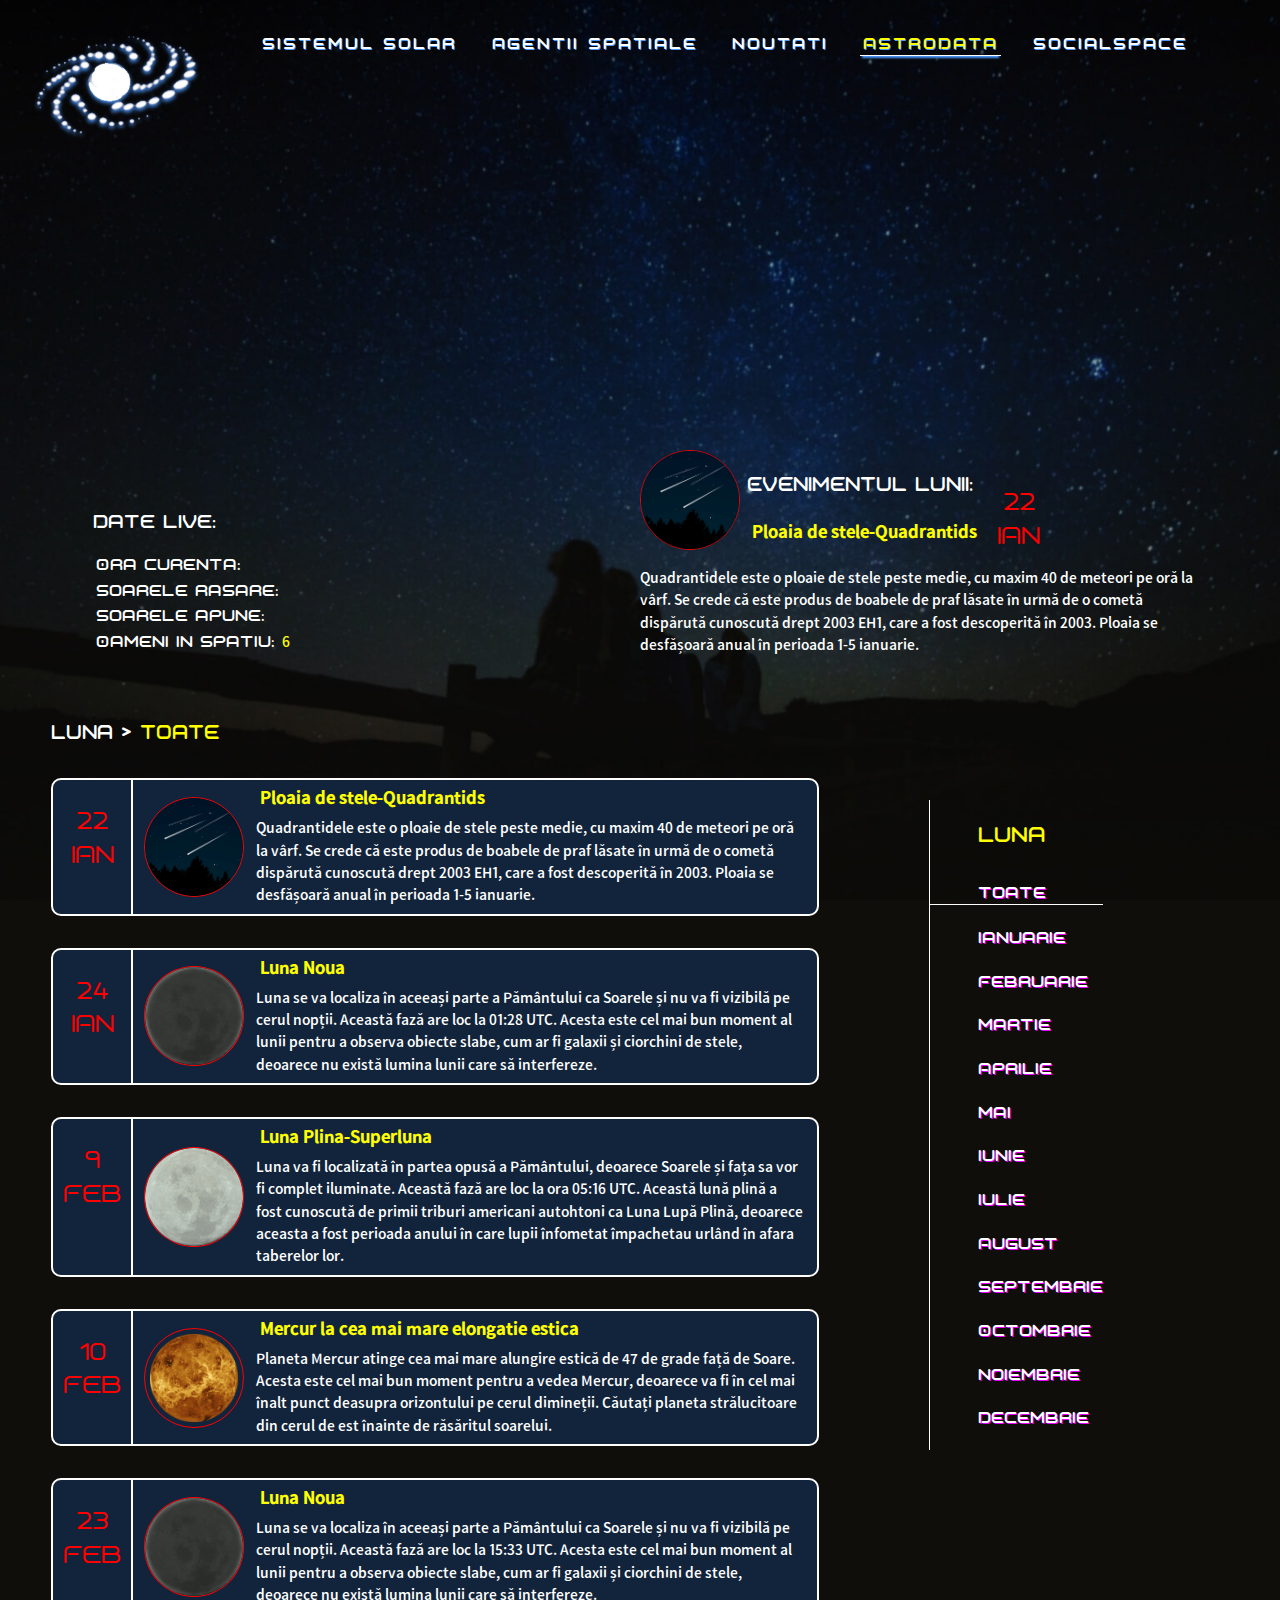
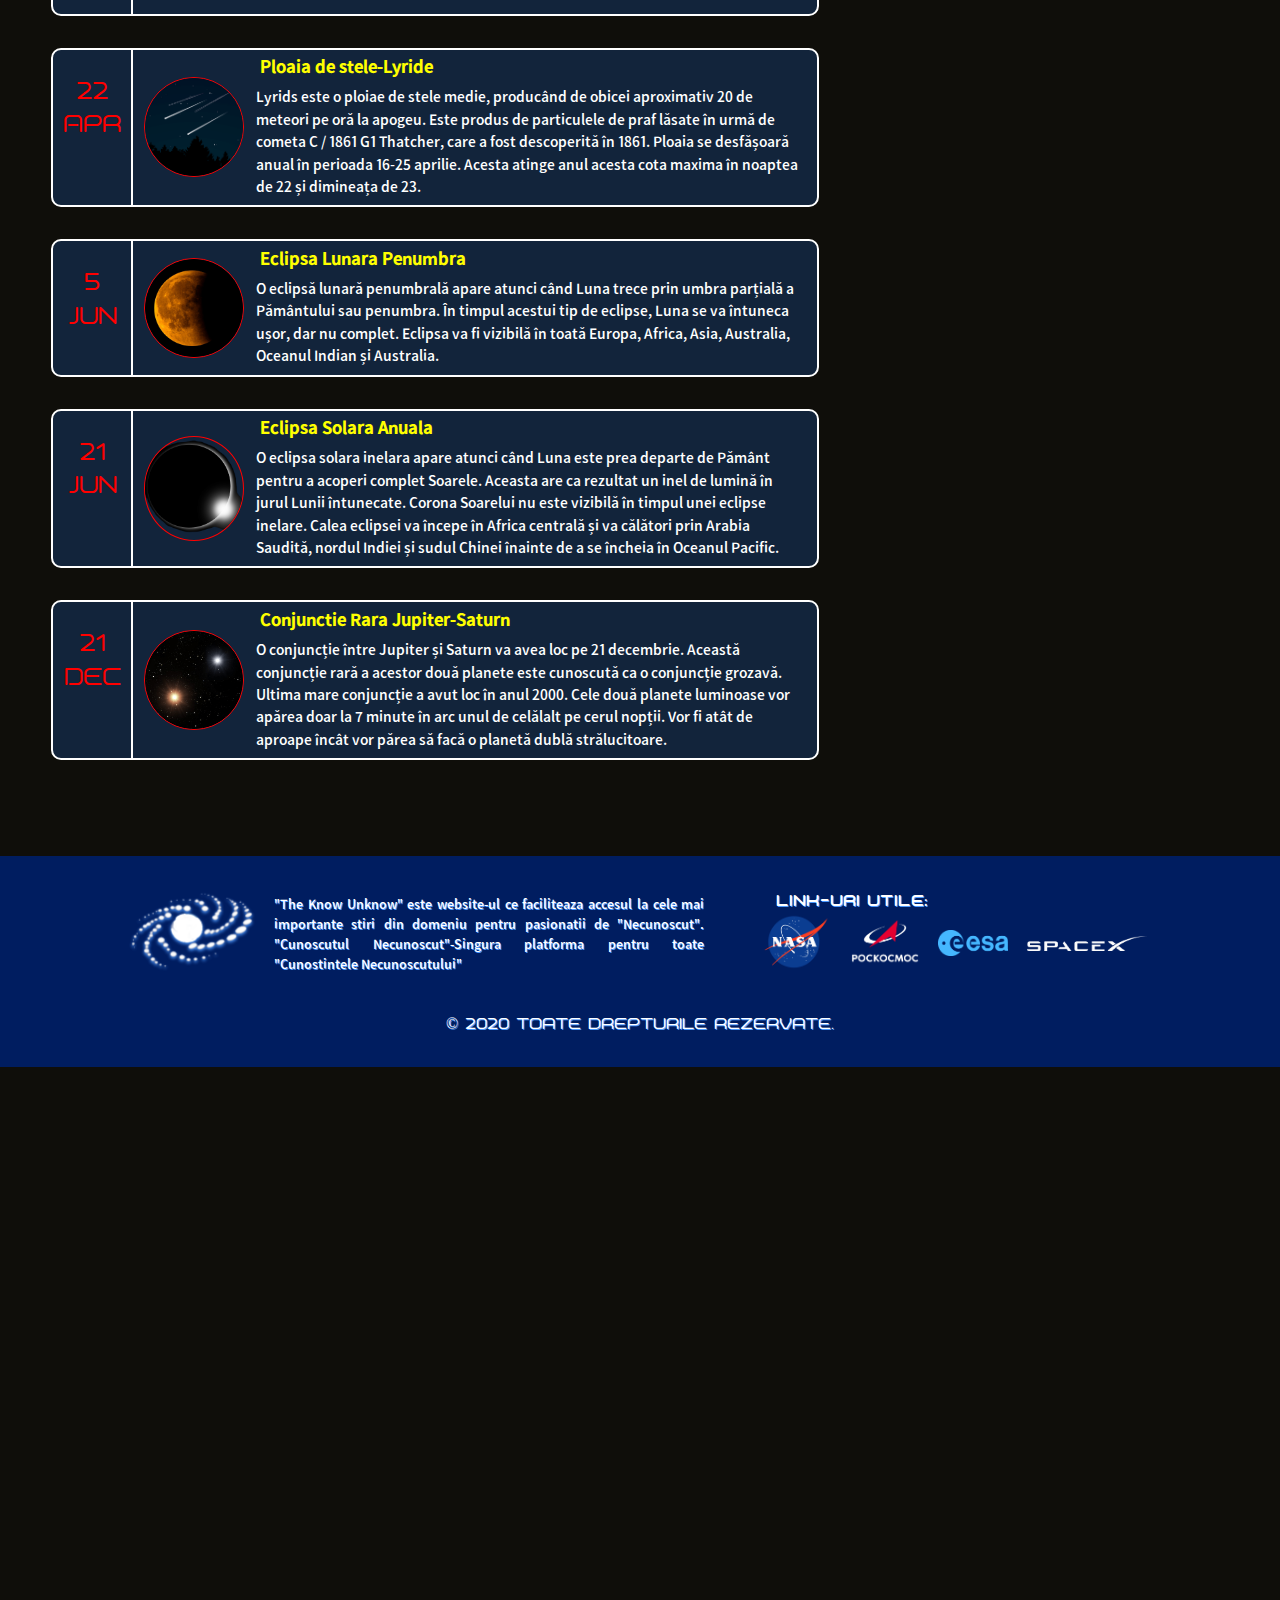
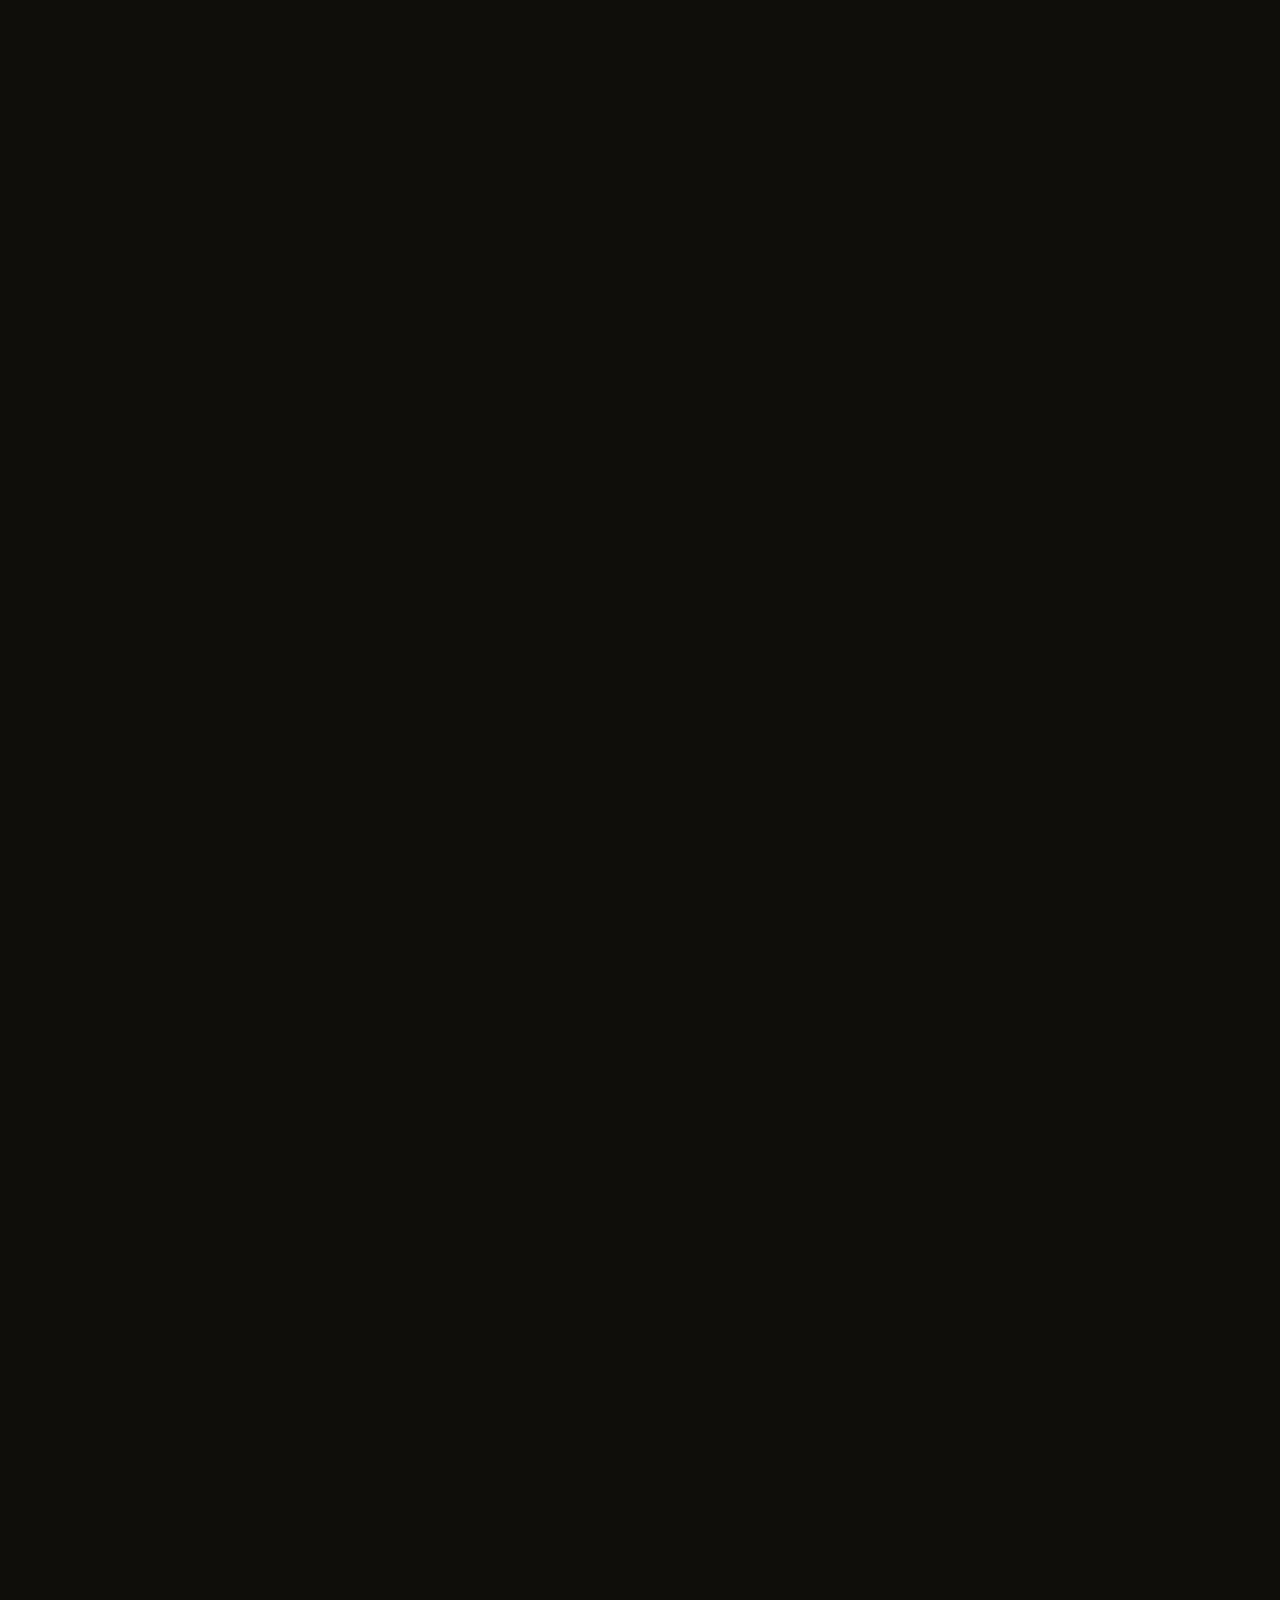
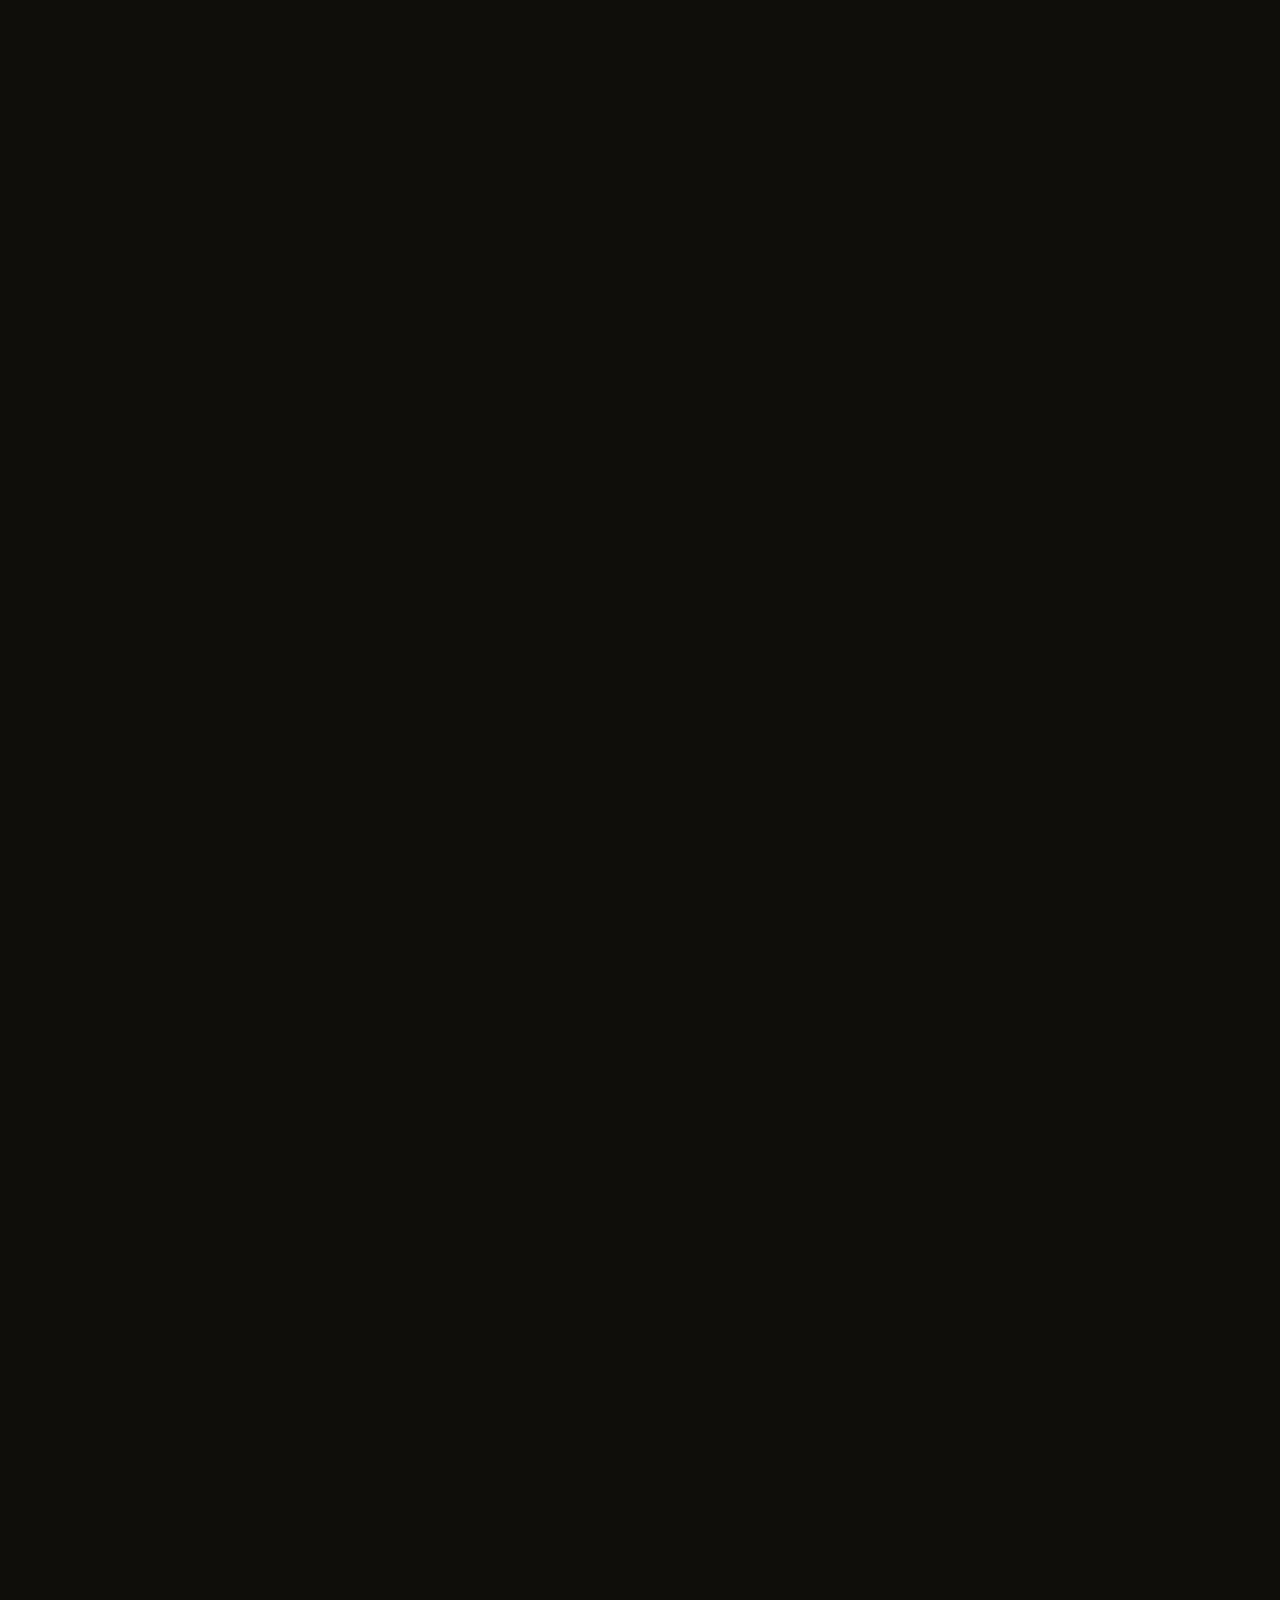
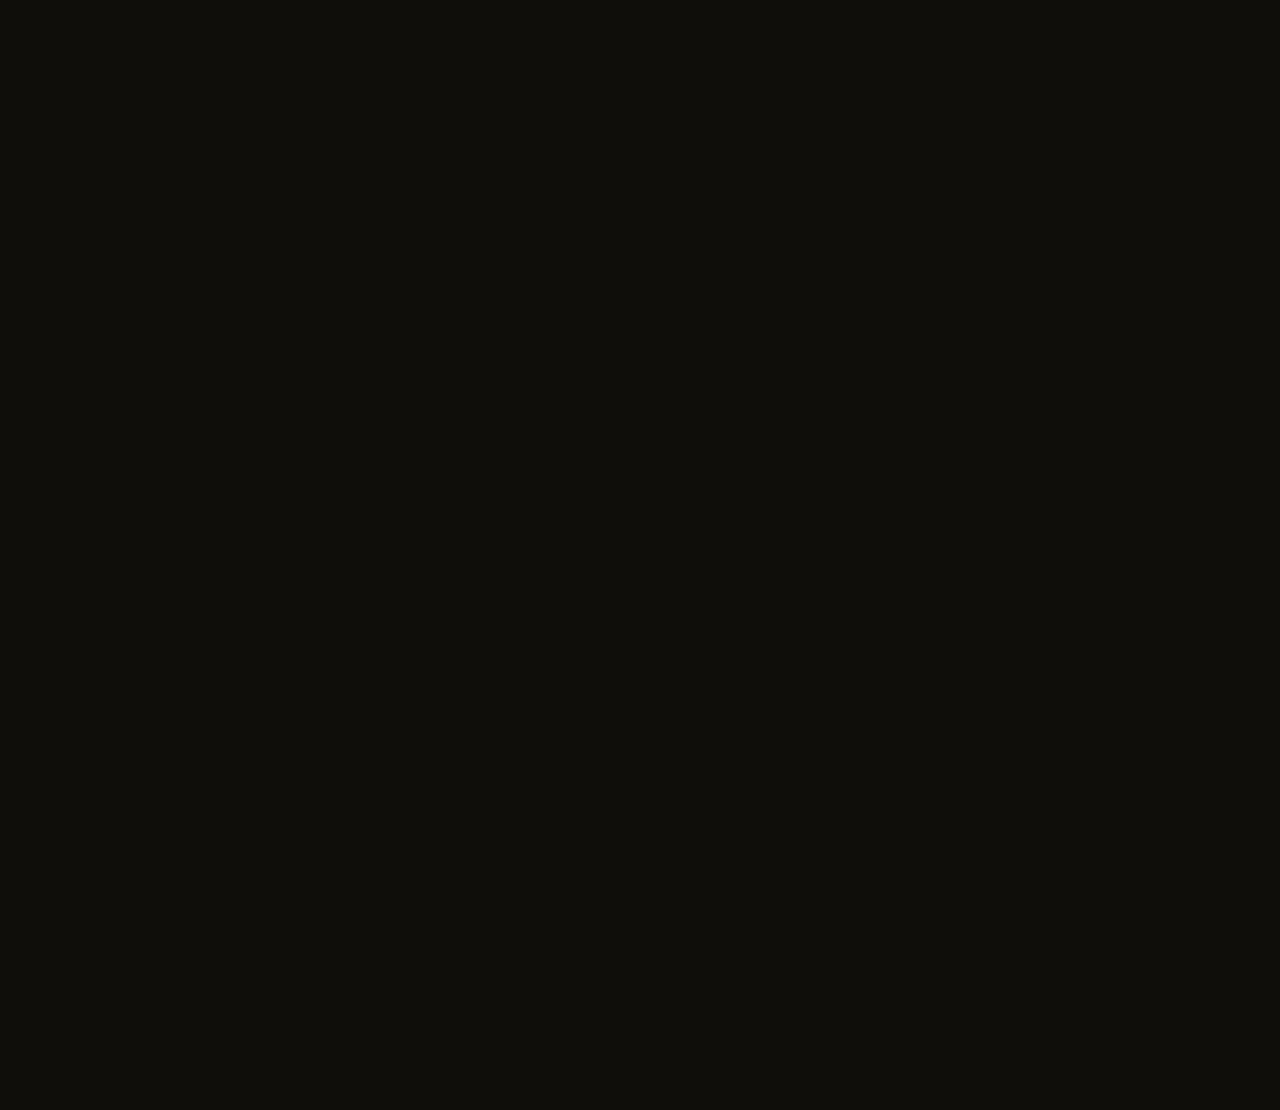
==== public/astrodata.html @ 7a8605ba "space social update" ====
<!DOCTYPE html>
<html>

    <head>
        <meta charset="utf-8">
        <title>The Known Unknown</title>
        <meta name="description"
            content="The known unknown tells the news about most recent discoveries about space and planets">
        <meta name="keywords" content="Space, planets, exploration, nasa, spacex">
        <meta name="author" content="Bogdan Mihalca">
        <!-- responsive media queries meta -->
        <meta name="viewport" content="width=device-width, initial-scale=1">
        <!-- the favIncon(top) -->
        <link rel="shortcut icon" type="image/png" href="images/logo.png" />
        <!-- CSS -->
        <link rel="stylesheet" href="css/normalize.css">
        <link rel="stylesheet" type="text/css" href="css/style.css">
        <link rel="stylesheet" type="text/css" href="js/slick/slick.css" />
        <link rel="stylesheet" href="https://use.fontawesome.com/releases/v5.8.2/css/all.css"
            integrity="sha384-oS3vJWv+0UjzBfQzYUhtDYW+Pj2yciDJxpsK1OYPAYjqT085Qq/1cq5FLXAZQ7Ay" crossorigin="anonymous">
        <!-- Javascripts -->
        <script src="https://code.jquery.com/jquery-3.4.1.min.js"
            integrity="sha256-CSXorXvZcTkaix6Yvo6HppcZGetbYMGWSFlBw8HfCJo=" crossorigin="anonymous"></script>
        <script src="js/scripts.js" type="text/javascript"></script>

        <script type="text/javascript" src="js/slick/slick.min.js"></script>
    </head>

    <body>
        <header class="default-header astrodata-header">
            <a href="index.html" class="logo"><img src="images/logo.png" alt="galaxy-logo"></a>
            <div id="hamburger-icon">
                <span></span>
                <span></span>
                <span></span>
            </div>
            <nav class="mobile-nav" id="mobile-nav">
                <ul>
                    <li>
                        <a href="#">Sistemul Solar</a>
                        <ul>
                            <li><a href="#">Soarele</a></li>
                            <li><a href="#">Mercur</a></li>
                            <li><a href="#">Venus</a></li>
                            <li><a href="#">Pamant</a></li>
                            <li><a href="mars.html">Marte</a></li>
                            <li><a href="#">Jupiter</a></li>
                            <li><a href="#">Saturn</a></li>
                            <li><a href="#">Uranus</a></li>
                            <li><a href="#">Neptun</a></li>
                        </ul>
                    </li>
                    <li>
                        <a href="#">Agentii Spatiale</a>
                        <ul>
                            <li><a href="#">Nasa</a></li>
                            <li><a href="#">Roscosmos</a></li>
                            <li><a href="#">Esa</a></li>
                            <li><a href="#">Spacex</a></li>
                        </ul>
                    </li>
                    <li><a href="news.html">Noutati</a></li>
                    <li class="active"><a href="astrodata.html">AstroData</a></li>
                    <li><a href="socialspace-login.html">SocialSpace</a></li>
                </ul>
            </nav>
            <nav class="desktop-nav">
                <ul>
                    <li class="hovering-hide">
                        <a href="#">Sistemul Solar</a>
                        <div class="planets-menu">
                            <div class="planets-line">
                                <img src="images/small-circle.png" alt="circle">
                            </div>
                            <div class="planets-slider">
                                <div><img src="images/planets/mercury.png" alt="mercury"></div>
                                <div><img src="images/planets/venus.png" alt="venus"></div>
                                <div><img src="images/planets/earth.png" alt="earth"></div>
                                <div><img src="images/planets/mars.png" alt="mars"></div>
                                <div><img src="images/planets/jupiter.png" alt="jupiter"></div>
                                <div><img src="images/planets/saturn.png" alt="saturn"></div>
                                <div><img src="images/planets/uranus.png" alt="uranus"></div>
                                <div><img src="images/planets/neptune.png" alt="neptune"></div>
                                <div><img src="images/planets/pluto.png" alt="pluto"></div>
                            </div>
                            <div class="planet-info">
                                <div class="planet-info-line">
                                    <img src="images/small-circle.png" alt="circle" id="left-circle">
                                    <img src="images/small-circle.png" alt="circle" id="right-circle">
                                </div>
                                <div class="planet-info-second-line"></div>
                                <div class="planet-info-slider">
                                    <div class="planet-card">
                                        <h1>Mercur</h1>
                                        <a href="#"><img src="images/rocket.png"></a>
                                        <p>Distanta:</p>
                                        <p id="distance">282.1 m km</p>
                                    </div>
                                    <div class="planet-card">
                                        <h1>Venus</h1>
                                        <a href="#"><img src="images/rocket.png"></a>
                                        <p>Distanta:</p>
                                        <p id="distance">349.52 m km</p>
                                    </div>
                                    <div class="planet-card">
                                        <h1>Pamant</h1>
                                        <a href="#"><img src="images/rocket.png"></a>
                                        <p>Distanta:</p>
                                        <p id="distance">0 km</p>
                                    </div>
                                    <div class="planet-card">
                                        <h1>Marte</h1>
                                        <a href="mars.html"><img src="images/rocket.png"></a>
                                        <p>Distanta:</p>
                                        <p id="distance">240.66 m km</p>
                                    </div>
                                    <div class="planet-card">
                                        <h1>Jupiter</h1>
                                        <a href="#"><img src="images/rocket.png"></a>
                                        <p>Distanta:</p>
                                        <p id="distance">379.1 m km</p>
                                    </div>
                                    <div class="planet-card">
                                        <h1>Saturn</h1>
                                        <a href="#"><img src="images/rocket.png"></a>
                                        <p>Distanta:</p>
                                        <p id="distance">1.4341 b km</p>
                                    </div>
                                    <div class="planet-card">
                                        <h1>Uranus</h1>
                                        <a href="#"><img src="images/rocket.png"></a>
                                        <p>Distanta:</p>
                                        <p id="distance">2.5263 b km</p>
                                    </div>
                                    <div class="planet-card">
                                        <h1>Neptun</h1>
                                        <a href="#"><img src="images/rocket.png"></a>
                                        <p>Distanta:</p>
                                        <p id="distance">4.6731 b km</p>
                                    </div>
                                    <div class="planet-card">
                                        <h1>Pluto</h1>
                                        <a href="#"><img src="images/rocket.png"></a>
                                        <p>Distanta:</p>
                                        <p id="distance">4.3307 b km</p>
                                    </div>
                                </div>
                            </div>
                        </div>

                    </li>
                    <li class="sub-trigger">
                        <a href="#">Agentii Spatiale</a>
                        <ul class="sub-nav">
                            <li><a href="#">Nasa</a></li>
                            <li><a href="#">Roscosmos</a></li>
                            <li><a href="#">Esa</a></li>
                            <li><a href="#">Spacex</a></li>
                            <li></li>
                        </ul>
                    </li>
                    <li><a href="news.html">Noutati</a></li>
                    <li class="active"><a href="astrodata.html">AstroData</a></li>
                    <li><a href="socialspace-login.html">SocialSpace</a></li>
                </ul>
            </nav>
        </header>
        <section id="datas-featured">
            <div id="mothly-featured">
                <h2 class="featured-mobile-title">Ploaia de stele-Quadrantids:</h2>
                <div class="rounded-red">
                    <img src="images/astrodata/shower-icon.png" alt="eclipse">
                </div>
                <div class="titles">
                    <h2 class="feature-desktop-title">Evenimentul lunii:</h2>
                    <h3>Ploaia de stele-Quadrantids</h3>
                    <p class="event-date featured-date">22<br>IAN</p>
                </div>
                <p class="event-description">Quadrantidele este o ploaie de stele peste medie, cu maxim 40 de meteori pe
                    oră la vârf. Se crede că este produs de boabele de praf lăsate în urmă de o cometă dispărută
                    cunoscută drept 2003 EH1, care a fost descoperită în 2003. Ploaia se desfășoară anual în perioada
                    1-5 ianuarie.</p>
            </div>
            <div class="live-datas">
                <h3>Date Live:</h3>
                <h4>Ora curenta: <span id="hour-live"></span></h4>
                <div class="weather-datas">
                    <h4>Vremea acum:</h4>
                    <img id="weather-img" src="images/logo.png" alt="weather">
                    <h5 class="temperature-moved"><span id="temperature"></span> &#8451;</h5>
                    <h5 id="weather-description"></h5>
                    <h5>Temp. resimtita: <span id="feels"></span> &#8451;</h5>
                    <h5>Vant: <span id="wind-speed"></span> km/h la: <span id="wind-direction"></span>&#xb0;</h5>
                </div>
                <h4>Soarele rasare: <span id="sunrise"></span></h4>
                <h4>Soarele apune: <span id="sunset"></span></h4>
                <h4>Oameni in spatiu: <span id="people">6</span></h4>
            </div>
        </section>
        <section id="datas">
            <h2>Luna > <select>
                    <option value="All">Toate</option>
                    <option value="Jan">Ianuarie</option>
                    <option value="Feb">Februarie</option>
                    <option value="Mar">Martie</option>
                    <option value="Apr">Aprilie</option>
                    <option value="Mai">Mai</option>
                    <option value="Jun">Iunie</option>
                    <option value="Jul">Iulie</option>
                    <option value="Aug">August</option>
                    <option value="Sept">Septembrie</option>
                    <option value="Oct">Octombrie</option>
                    <option value="Nov">Noiembrie</option>
                    <option value="Dec">Decembrie</option>
                </select>
                <span id="selected-month">Toate</span>
            </h2>
            <div class="event-card">
                <div class="event-date-wrapper">
                    <p class="event-date">22<br>IAN</p>
                </div>
                <img class="event-img" src="images/astrodata/shower-icon.png" alt="">
                <div class="event-text">
                    <h3>Ploaia de stele-Quadrantids</h3>
                    <p>Quadrantidele este o ploaie de stele peste medie, cu maxim 40 de meteori pe oră la vârf. Se crede
                        că este produs de boabele de praf lăsate în urmă de o cometă dispărută cunoscută drept 2003 EH1,
                        care a fost descoperită în 2003. Ploaia se desfășoară anual în perioada 1-5 ianuarie.</p>
                </div>
            </div>
            <div class="event-card">
                <div class="event-date-wrapper">
                    <p class="event-date">24<br>IAN</p>
                </div>
                <img class="event-img" src="images/astrodata/new_moon.png" alt="">
                <div class="event-text">
                    <h3>Luna Noua</h3>
                    <p>Luna se va localiza în aceeași parte a Pământului ca Soarele și nu va fi vizibilă pe cerul
                        nopții. Această fază are loc la 01:28 UTC. Acesta este cel mai bun moment al lunii pentru a
                        observa obiecte slabe, cum ar fi galaxii și ciorchini de stele, deoarece nu există lumina lunii
                        care să interfereze.</p>
                </div>
            </div>
            <div class="event-card">
                <div class="event-date-wrapper">
                    <p class="event-date">9<br>Feb</p>
                </div>
                <img class="event-img" src="images/astrodata/full-moon.png" alt="">
                <div class="event-text">
                    <h3>Luna Plina-Superluna</h3>
                    <p>Luna va fi localizată în partea opusă a Pământului, deoarece Soarele și fața sa vor fi complet
                        iluminate. Această fază are loc la ora 05:16 UTC. Această lună plină a fost cunoscută de primii
                        triburi americani autohtoni ca Luna Lupă Plină, deoarece aceasta a fost perioada anului în care
                        lupii înfometat împachetau urlând în afara taberelor lor. </p>
                </div>
            </div>
            <div class="event-card">
                <div class="event-date-wrapper">
                    <p class="event-date">10<br>Feb</p>
                </div>
                <img class="event-img" src="images/astrodata/mercur.png" alt="">
                <div class="event-text">
                    <h3>Mercur la cea mai mare elongatie estica</h3>
                    <p>Planeta Mercur atinge cea mai mare alungire estică de 47 de grade față de Soare. Acesta este cel
                        mai bun moment pentru a vedea Mercur, deoarece va fi în cel mai înalt punct deasupra orizontului
                        pe cerul dimineții. Căutați planeta strălucitoare din cerul de est înainte de răsăritul
                        soarelui.</p>
                </div>
            </div>
            <div class="event-card">
                <div class="event-date-wrapper">
                    <p class="event-date">23<br>Feb</p>
                </div>
                <img class="event-img" src="images/astrodata/new_moon.png" alt="">
                <div class="event-text">
                    <h3>Luna Noua</h3>
                    <p>Luna se va localiza în aceeași parte a Pământului ca Soarele și nu va fi vizibilă pe cerul
                        nopții. Această fază are loc la 15:33 UTC. Acesta este cel mai bun moment al lunii pentru a
                        observa obiecte slabe, cum ar fi galaxii și ciorchini de stele, deoarece nu există lumina lunii
                        care să interfereze.</p>
                </div>
            </div>
            <div class="event-card">
                <div class="event-date-wrapper">
                    <p class="event-date">22<br>Apr</p>
                </div>
                <img class="event-img" src="images/astrodata/shower-icon.png" alt="">
                <div class="event-text">
                    <h3>Ploaia de stele-Lyride</h3>
                    <p>Lyrids este o ploiae de stele medie, producând de obicei aproximativ 20 de meteori pe oră la
                        apogeu. Este produs de particulele de praf lăsate în urmă de cometa C / 1861 G1 Thatcher, care a
                        fost descoperită în 1861. Ploaia se desfășoară anual în perioada 16-25 aprilie. Acesta atinge
                        anul acesta cota maxima în noaptea de 22 și dimineața de 23.</p>
                </div>
            </div>
            <div class="event-card">
                <div class="event-date-wrapper">
                    <p class="event-date">5<br>Jun</p>
                </div>
                <img class="event-img" src="images/astrodata/moon-eclipse.png" alt="">
                <div class="event-text">
                    <h3>Eclipsa Lunara Penumbra</h3>
                    <p>O eclipsă lunară penumbrală apare atunci când Luna trece prin umbra parțială a Pământului sau
                        penumbra. În timpul acestui tip de eclipse, Luna se va întuneca ușor, dar nu complet. Eclipsa va
                        fi vizibilă în toată Europa, Africa, Asia, Australia, Oceanul Indian și Australia.</p>
                </div>
            </div>
            <div class="event-card">
                <div class="event-date-wrapper">
                    <p class="event-date">21<br>Jun</p>
                </div>
                <img class="event-img" src="images/astrodata/solar-eclipse.png" alt="">
                <div class="event-text">
                    <h3>Eclipsa Solara Anuala</h3>
                    <p>O eclipsa solara inelara apare atunci când Luna este prea departe de Pământ pentru a acoperi
                        complet Soarele. Aceasta are ca rezultat un inel de lumină în jurul Lunii întunecate. Corona
                        Soarelui nu este vizibilă în timpul unei eclipse inelare. Calea eclipsei va începe în Africa
                        centrală și va călători prin Arabia Saudită, nordul Indiei și sudul Chinei înainte de a se
                        încheia în Oceanul Pacific.</p>
                </div>
            </div>
            <div class="event-card">
                <div class="event-date-wrapper">
                    <p class="event-date">21<br>Dec</p>
                </div>
                <img class="event-img" src="images/astrodata/conjunction.png" alt="">
                <div class="event-text">
                    <h3>Conjunctie Rara Jupiter-Saturn</h3>
                    <p>O conjuncție între Jupiter și Saturn va avea loc pe 21 decembrie. Această conjuncție rară a
                        acestor două planete este cunoscută ca o conjuncție grozavă. Ultima mare conjuncție a avut loc
                        în anul 2000. Cele două planete luminoase vor apărea doar la 7 minute în arc unul de celălalt pe
                        cerul nopții. Vor fi atât de aproape încât vor părea să facă o planetă dublă strălucitoare. </p>
                </div>
            </div>
        </section>
        <aside id="events-date-aside">
            <h3>Luna</h3>
            <h4 class="active-data">Toate</h4>
            <h4>Ianuarie</h4>
            <h4>Februarie</h4>
            <h4>Martie</h4>
            <h4>Aprilie</h4>
            <h4>Mai</h4>
            <h4>Iunie</h4>
            <h4>Iulie</h4>
            <h4>August</h4>
            <h4>Septembrie</h4>
            <h4>Octombrie</h4>
            <h4>Noiembrie</h4>
            <h4>Decembrie</h4>
        </aside>
        <!-- Back to top button -->
        <a id="back-to-top"><i class="fa fa-sort-up"></i></a>
        <footer>
            <div class="footer-wraper">
                <p class="caption">"The Know Unknow" este website-ul ce faciliteaza accesul la cele mai importante stiri
                    din domeniu pentru pasionatii de "Necunoscut". "Cunoscutul Necunoscut"-Singura platforma pentru
                    toate "Cunostintele Necunoscutului"</p>
                <nav class="footer-links">
                    <p>Link-uri Utile:</p>
                    <ul>
                        <li><a href="https://www.nasa.gov"><img src="images/nasa.png" alt="nasa"></a></li>
                        <li><a href="http://en.roscosmos.ru"><img src="images/roscosmos.png" alt="roscosmos"></a></li>
                        <li><a href="https://www.esa.int"><img src="images/esa.png" alt="esa"></a></li>
                        <li class="spacex-img"><a href="https://www.spacex.com"><img src="images/spacex.png"
                                    alt="spacex"></a></li>
                    </ul>
                </nav>
                <img src="images/logo.png" alt="logo">
            </div>
            <p>&copy; 2020 Toate drepturile rezervate.</p>
        </footer>
    </body>

</html>
---- public/css/style.css ----
/*------------------------------------------
	note:The design is made using "Mobile first" approach
	
	TOC:
	   a. General Styles & Fonts
	   b. Header Styles
	   c. Featured Article Section
	   d. Aside Latest Articles
	   e. NASA Apod Section
	   f. Live From Space Section
	   g. Footer Styles
	   h. Planets Page Styles
	   i. Astrodata Page Styles
	   j. News Page Styles
	   k. Single Article Page
     l. Back to top button
     m. SocialSpace Login Page 
     n. SocialSpace Main Page
     o. SocialSpace Thread PAge
	   x. Tablet & Desktop Styles
	   
-------------------------------------------*/

/*-----------------------------
	a. General Styles & Fonts
------------------------------*/
@font-face {
  font-family: Voyager;
  src: url("../fonts/Voyager_Heavy.woff");
  font-weight: bold;
}
@font-face {
  font-family: Voyager;
  src: url("../fonts/Voyager_Light.woff");
}
@font-face {
  font-family: Merriweather;
  src: url("../fonts/Merriweather_Regular.ttf");
}
@font-face {
  font-family: Merriweather;
  src: url("../fonts/Merriweather_Bold.ttf");
  font-weight: bold;
}
@font-face {
  font-family: Merriweather;
  src: url("../fonts/Merriweather_Light.ttf");
  font-weight: 300;
}
@font-face {
  font-family: Merriweather;
  src: url("../fonts/Merriweather_Italic.ttf");
  font-style: italic;
}
@font-face {
  font-family: FallingSky;
  src: url("../fonts/FallingSky.otf");
}
@font-face {
  font-family: FallingSky;
  src: url("../fonts/FallingSkyBold.otf");
  font-weight: bold;
}
@font-face {
  font-family: FallingSky;
  src: url("../fonts/FallingSkyLight.otf");
  font-weight: 300;
}
* {
  box-sizing: border-box;
}
body {
  color: white;
  font-size: 16px;
  line-height: 1.4;
  height: 100%;
  font-family: Voyager;
  margin: 0;
  background-color: #0f0e0a;
  scroll-behavior: smooth;
}
a {
  text-decoration: none;
  outline: none;
  color: white;
}
img {
  width: 100%;
}
ul li {
  list-style: none;
}
/*-----------------------------
	b. Header Styles
------------------------------*/
.default-header {
  height: 200px;
  background-position: center;
  background-repeat: no-repeat;
  background-size: cover;
}
.default-header h2 {
  text-shadow: 1px 1px 10px #4b99ff;
  padding-left: 6%;
  font-size: 2rem;
}
.logo img {
  padding: 0.5rem 1rem;
  width: 150px;
}
/*mobile menu*/
.mobile-nav li {
  padding: 0.2rem;
}
.mobile-nav a {
  color: white;
  text-shadow: 1px 1px 10px #4b99ff;
}
.mobile-nav {
  position: fixed;
  top: 0;
  right: 0;
  padding-top: 60px;
  z-index: 1;
  display: inline-block;
  overflow-x: hidden;
  height: 100vh;
  width: 0;
  background: -webkit-linear-gradient(
    left,
    rgba(0, 0, 0, 0) 0%,
    rgba(0, 0, 0, 0.9) 30%,
    rgba(0, 0, 0, 1) 100%
  );
  background: -o-linear-gradient(
    left,
    rgba(0, 0, 0, 0) 0%,
    rgba(0, 0, 0, 0.9) 30%,
    rgba(0, 0, 0, 1) 100%
  );
  background: linear-gradient(
    to right,
    rgba(0, 0, 0, 0) 0%,
    rgba(0, 0, 0, 0.9) 30%,
    rgba(0, 0, 0, 1) 100%
  );
  transition: all 0.4s linear;
}
#hamburger-icon {
  width: 35px;
  height: 35px;
  position: absolute;
  display: inline-block;
  z-index: 2;
  top: 30px;
  right: 40px;
  transform: rotate(0deg);
  -webkit-transform: rotate(0deg);
  -moz-transform: rotate(0deg);
  -o-transform: rotate(0deg);
  transition: 0.5s ease-in-out;
  -webkit-transition: 0.5s ease-in-out;
  -moz-transition: 0.5s ease-in-out;
  -o-transition: 0.5s ease-in-out;
  cursor: pointer;
}
#hamburger-icon span {
  display: block;
  position: absolute;
  height: 3px;
  width: 100%;
  background: white;
  border-radius: 9px;
  opacity: 1;
  left: 0;
  transform: rotate(0deg);
  -webkit-transform: rotate(0deg);
  -moz-transform: rotate(0deg);
  -o-transform: rotate(0deg);
  transition: 0.25s ease-in-out;
  -webkit-transition: 0.25s ease-in-out;
  -moz-transition: 0.25s ease-in-out;
  -o-transition: 0.25s ease-in-out;
}
#hamburger-icon span:nth-child(1) {
  top: 0px;
  -webkit-transform-origin: left center;
  -moz-transform-origin: left center;
  -o-transform-origin: left center;
  transform-origin: left center;
}
#hamburger-icon span:nth-child(2) {
  top: 10px;
  -webkit-transform-origin: left center;
  -moz-transform-origin: left center;
  -o-transform-origin: left center;
  transform-origin: left center;
}
#hamburger-icon span:nth-child(3) {
  top: 20px;
  -webkit-transform-origin: left center;
  -moz-transform-origin: left center;
  -o-transform-origin: left center;
  transform-origin: left center;
}
#hamburger-icon.open span:nth-child(1) {
  -webkit-transform: rotate(45deg);
  -moz-transform: rotate(45deg);
  -o-transform: rotate(45deg);
  transform: rotate(45deg);
  top: 0px;
  left: 8px;
}
#hamburger-icon.open span:nth-child(2) {
  width: 0%;
  opacity: 0;
}
#hamburger-icon.open span:nth-child(3) {
  -webkit-transform: rotate(-45deg);
  -moz-transform: rotate(-45deg);
  -o-transform: rotate(-45deg);
  transform: rotate(-45deg);
  top: 25px;
  left: 8px;
}
.active a {
  color: yellow;
}
.desktop-nav,
.astro-img {
  display: none;
}
.home-header {
  background-image: url("../images/home_header_background.jpg");
}
.mars-header {
  background-image: url("../images/mars_header_background.jpg");
}
.astrodata-header {
  background-image: url("../images/astrodata_header_background.jpg");
}
.news-header {
  background-image: url("../images/news_header_background.jpg");
}
.socialspace-header {
  background-image: url("../images/socialspace_header_background.jpg");
}
.socialspace-login-header {
  background-image: url("../images/socialspace_login_header_background.jpg");
  height: initial !important;
}
.single-news-header {
  height: auto !important;
  margin-bottom: 2rem;
  padding-bottom: 1rem;
}

/*--------------------------------
	c. Featured Article Section
---------------------------------*/
#featured-articles {
  padding: 2rem 10%;
  position: relative;
}
.article-normal {
  border: 1px solid #1592e6;
  border-radius: 25px;
  box-shadow: 3px 3px 10px #0364d1;
  overflow: hidden;
  font-family: Merriweather;
  margin-bottom: 2rem;
  background-color: #000000;
}
.image-title {
  position: relative;
}
.image-title h2 {
  position: absolute;
  width: 100%;
  bottom: 0;
  margin: 0;
  padding: 1rem;
  font-size: 1.3rem;
  background: -webkit-linear-gradient(
    bottom,
    rgba(0, 0, 0, 0.9) 0%,
    rgba(0, 0, 0, 0.8) 50%,
    rgba(0, 0, 0, 0) 100%
  );
  background: -o-linear-gradient(
    bottom,
    rgba(0, 0, 0, 0.9) 0%,
    rgba(0, 0, 0, 0.8) 50%,
    rgba(0, 0, 0, 0) 100%
  );
  background: linear-gradient(
    to top,
    rgba(0, 0, 0, 0.9) 0%,
    rgba(0, 0, 0, 0.8) 50%,
    rgba(0, 0, 0, 0) 100%
  );
}
.image-title h3 {
  position: absolute;
  width: 100%;
  bottom: 0;
  margin: 0;
  padding: 2rem 1rem;
  font-size: 1rem;
  font-weight: 300;
  background: -webkit-linear-gradient(
    bottom,
    rgba(0, 0, 0, 0.9) 0%,
    rgba(0, 0, 0, 0.8) 50%,
    rgba(0, 0, 0, 0) 100%
  );
  background: -o-linear-gradient(
    bottom,
    rgba(0, 0, 0, 0.9) 0%,
    rgba(0, 0, 0, 0.8) 50%,
    rgba(0, 0, 0, 0) 100%
  );
  background: linear-gradient(
    to top,
    rgba(0, 0, 0, 0.9) 0%,
    rgba(0, 0, 0, 0.8) 50%,
    rgba(0, 0, 0, 0) 100%
  );
}
.article-normal .details {
  padding: 0.4rem 1rem;
  box-shadow: 0px 1px 3px -1px white;
}
.article-normal .details * {
  display: inline-block;
  margin: 0 0.2rem;
  font-weight: 300;
  font-size: 0.8rem;
}
.article-normal .details img {
  width: 20px;
  vertical-align: bottom;
}
.article-normal .author {
  font-style: italic;
}
.article-normal .text-preview {
  margin: 1rem;
}
.article-normal .view-article {
  position: relative;
  left: 80%;
  font-size: 1rem;
  bottom: 1rem;
  color: red;
}
.sml-text-btn {
  font-family: Voyager;
  color: inherit;
  cursor: pointer;
  font-size: 0.8rem;
  font-weight: bold;
  border-bottom: 1.5px solid red;
  padding-bottom: 0.4rem;
}
.sml-text-btn span {
  cursor: pointer;
  position: relative;
  color: white;
  transition: 0.5s;
}
.sml-text-btn span:after {
  font-family: "Font Awesome 5 Free";
  content: "\f101";
  font-weight: bold;
  position: absolute;
  opacity: 0;
  color: white;
  font-size: 1rem;
  top: -2px;
  right: -20px;
  transition: 0.5s;
}
.sml-text-btn:hover span {
  padding-right: 25px;
}
.sml-text-btn:hover span:after {
  opacity: 1 !important;
  right: 0;
}
.article-normal .article-galery {
  display: none;
}
.rounded-blue-btn {
  right: 0;
  background-color: #4ecbfe;
  border-radius: 5rem;
  color: white !important;
  font-weight: bold;
  font-size: 1rem;
  padding: 0.5rem;
  box-shadow: 0px 4px 4px -2px #4b99ff;
}
.rounded-blue-btn:hover {
  cursor: pointer;
  transition: all 0.5s;
  padding: 0.3rem;
  box-shadow: 0px 8px 8px -2px #4b99ff;
}
.align-right {
  position: absolute;
  right: 10%;
  bottom: 0.7rem;
}
/*-------------------------------
	d. Aside Latest Articles
---------------------------------*/
#latest-articles {
  display: none;
}
.scrollbar-custom {
  overflow-y: scroll;
  height: 138vh;
  width: 95%;
  margin: 0 auto;
}
.scrollbar-custom::-webkit-scrollbar-track {
  -webkit-box-shadow: inset 0 0 6px rgba(0, 0, 0, 0.3);
  border-radius: 10px;
  border: 2px solid #0d6db1;
  background-color: rgba(0, 0, 0, 0.1);
}

.scrollbar-custom::-webkit-scrollbar {
  width: 25px;
  background-color: rgba(0, 0, 0, 0.1);
}

.scrollbar-custom::-webkit-scrollbar-thumb {
  border-radius: 10px;
  -webkit-box-shadow: inset 0 0 6px rgba(0, 0, 0, 0.3);
  background-color: #63d2ff;
}
/*-----------------------------
	e. NASA Apod Section
------------------------------*/
#nasa-apod {
  padding: 2rem 10%;
}
#nasa-apod h4 {
  margin: 0.4rem 0;
}
#nasa-apod span {
  color: #f9f900;
}
#apod-explanation {
  display: none;
}
#apod-copy1 {
  display: none;
}
.apod {
  margin: 1rem auto;
  border-radius: 25px;
  overflow: hidden;
  border: 1px solid #f9f900;
  align-self: center;
}
/*-----------------------------
	f. live from Space
------------------------------*/
#live-from-space {
  margin-bottom: 2rem;
}
#live-from-space h2 {
  padding: 1rem 10%;
}
.videoWrapper {
  position: relative;
  padding-bottom: 56.25%; /* 16:9 */
  padding-top: 25px;
  height: 0;
}
.videoWrapper iframe {
  position: absolute;
  top: 0;
  left: 0;
  width: 100%;
  height: 100%;
}
.video {
  width: 90%;
  margin: 0 auto;
}
.live-label {
  color: white;
  text-align: center;
  display: inline-block;
  position: absolute;
  z-index: 1;
  top: 0;
  font-family: FallingSky;
  left: 0.5rem;
  font-weight: bold;
  font-size: 1rem;
  padding: 0 0.7rem;
  border-radius: 25px;
  background-color: red;
  border: 2px solid white;
}
/*------------------------
	g. Footer Styles
--------------------------*/
footer {
  text-align: center;
  background-color: #001d60;
  padding: 1rem 10%;
  text-shadow: 1px 1px #4b99ff;
}
footer ul {
  padding-left: 0;
  margin: 0.1rem;
}
footer img {
  display: block;
  width: 100px;
  margin: 0 auto;
}
footer li:hover a {
  transition: all 0.4s;
  text-shadow: 1px 1px 10px white;
}
footer a {
  font-size: 1rem;
  color: yellow;
}
footer .caption {
  font-family: FallingSky;
  font-weight: 300;
  text-align: justify;
}
.footer-links ul {
  display: flex;
  justify-content: center;
  margin-left: -20px;
  align-items: center;
  flex-wrap: wrap;
}
.footer-links li {
  width: 18%;
  margin: 0 5px;
}
.footer-links p {
  margin: 0 2.5rem;
}
.footer-links img {
  width: 50px;
}
.spacex-img {
  width: calc(100% - 60% - 40px) !important;
}
.spacex-img img {
  width: 120px !important;
}
/*-----------------------------
	h. Planets Page Styles
------------------------------*/
#gen-infos {
  padding: 1rem 6%;
}
#gen-infos .infos {
  text-align: right;
}
#gen-infos .infos div {
  text-align: left;
  display: inline-block;
  border: 1px solid white;
  background-color: #16283e;
  border-radius: 25px;
  padding: 1rem;
}
#gen-infos .infos h2 {
  font-weight: bold;
}
#gen-infos .infos p {
  font-weight: bold;
}
#gen-infos .infos span {
  color: #e0ea02;
}
#gen-infos .image .line {
  display: none;
}
#details-info {
  padding: 1rem 6%;
}
#details-info h2 {
  margin-bottom: 0;
}
#details-info p {
  margin-top: 0.4rem;
  font-family: FallingSky;
}
.text-image h2 img {
  width: 80px;
  vertical-align: bottom;
}
.text-image h2 .spacex {
  width: 200px;
}
#details-info {
  overflow: hidden;
}
.text-image {
  display: flex;
  flex-direction: column;
}
#details-info .moons {
  padding: 1rem 20%;
}
.text-image .small {
  display: flex;
  flex-wrap: wrap;
  align-items: center;
  align-content: center;
}
.text-image .wide {
  display: flex;
  flex-wrap: wrap;
  align-items: center;
  align-content: center;
}
#details-info .image-right .wide {
  margin-right: -10%;
  order: 1;
}
#details-info .image-right .small {
  order: 2;
}
#details-info .image-left .wide {
  margin-left: -10%;
}
/*-----------------------------
	i. Astrodata Page Styles
------------------------------*/
#datas-featured,
#datas {
  margin: 1rem 6%;
}
#datas h3,
#mothly-featured h3 {
  color: yellow;
  font-family: FallingSky;
  display: inline-block;
  margin: 0.3rem;
}
#datas-featured {
  position: relative;
}
#datas-featured h2,
#datas h2 {
  font-size: 1.2rem;
}
.rounded-red {
  vertical-align: bottom;
  display: inline-block;
  width: 100px;
  height: 100px;
  border-radius: 50%;
  border: 1px solid red;
}
.feature-desktop-title {
  display: none;
}
.feature-mobil-title {
  margin: 1rem;
}
.event-date {
  color: red;
  font-weight: 300;
  font-size: 1.3rem;
  display: inline-block;
  text-align: center;
}
.featured-date {
  position: absolute;
  top: 0.7rem;
  right: 1rem;
}
.titles {
  display: inline-block;
}
.event-description {
  font-family: FallingSky;
  font-weight: 300;
}
.live-datas h4 {
  margin: 0.2rem;
  font-size: 0.9rem;
}
.live-datas h5 {
  margin: 0.2rem 0.2rem 0.2rem 1rem;
  font-size: 0.8rem;
}
.live-datas span {
  color: yellow;
  font-family: FallingSky;
  font-weight: 300;
  font-size: 0.9rem;
}
#datas {
  margin: 1rem 6%;
}
.weather-datas {
  display: none;
  position: relative;
}
#weather-img {
  width: 70px;
  margin-left: 1rem;
  background-color: #1592e6;
  border-radius: 50%;
}
.temperature-moved {
  position: absolute;
  top: 1.5rem;
  left: 80px;
}
.temperature-moved {
  font-size: 1.4rem !important;
}
.temperature-moved span {
  font-size: 1.3rem !important;
}
#weather-description {
  position: absolute;
  display: inline-block;
  font-family: FallingSky;
  font-size: 1.2rem;
  font-weight: 300;
  text-transform: uppercase;
  top: 3.5rem;
  left: 80px;
}
#datas {
  margin: 1rem 6%;
}
#datas select {
  background-color: transparent;
  border: none;
  color: yellow;
  font-size: 0.9rem;
  outline: none;
  -moz-appearance: none; /* Firefox */
  -webkit-appearance: none; /* Safari and Chrome */
  appearance: none;
  padding: 0.2rem;
  text-align: center;
}
#datas select option {
  background-color: #000459;
  color: yellow;
  font-size: 0.9rem;
  border: none;
}
.event-card {
  background-color: #12243b;
  border-radius: 10px;
  border: 2px solid white;
  display: flex;
  align-items: center;
  flex-wrap: wrap;
  justify-content: flex-start;
  margin: 1rem 0;
}
.event-date-wrapper {
  width: 5rem;
  border-right: 2px solid white;
  align-self: stretch;
  display: inline-flex;
  justify-content: center;
}
.event-img {
  border: 1px solid red;
  border-radius: 50%;
  width: 80px;
  height: auto;
  margin: 0 0.7rem;
}
.event-text {
  width: calc(100% - 8rem - 80px);
}
.event-text p {
  font-family: FallingSky;
  font-weight: 300;
  font-size: 0.8rem;
  display: none;
  margin: 0 0.5rem 0.5rem 0;
}
#events-date-aside {
  display: none;
}
#selected-month {
  display: none;
}
/*-----------------------------
	i. News Page Styles
------------------------------*/
.articles-news-page {
  margin-top: -100px !important;
}
#news-page-aside {
  display: none;
}
/*-----------------------------
	k. Single Article Page
------------------------------*/
.single-article-path {
  margin: 1rem;
  font-size: 1rem;
}
.single-article-path a:hover {
  color: yellow;
}

.single-article * {
  font-family: Merriweather;
}
.single-article {
  padding: 0 6%;
}
.single-article h1 {
  margin: 1rem 0;
  font-size: 1.8rem;
  font-weight: bold;
}
.single-article .details {
  font-weight: 300;
  font-size: 0.8rem;
  margin: 0.2rem;
  padding: 0.2rem 2%;
  display: inline-block;
  border-top: 1px solid white;
}
.single-article .details img {
  width: 20px;
  vertical-align: bottom;
}
.single-article .details img,
.single-article .details .date,
.single-article .details .author {
  display: inline-block;
  margin: 0;
}
.article-text-preview {
  font-size: 1rem;
  font-weight: bold;
  margin: 1rem 0;
}
.image-copyright {
  color: gray;
  font-weight: 300;
  font-size: 0.9rem;
  font-style: italic;
  margin: 0.2rem 1rem;
}
.single-article p {
  margin: 0.5rem 0;
  font-weight: 300;
  font-size: 1rem;
}
.share-article h2 {
  font-size: 1.2rem;
  font-family: Voyager !important;
  font-weight: 300;
}
.share-article i {
  font-size: 2rem;
  margin: 0 0.5rem;
}
.share-article i:hover {
  cursor: pointer;
}
.fa-facebook-f {
  color: #4267b2;
}
.fa-twitter {
  color: #1da1f2;
}
.fa-linkedin-in {
  color: #2867b2;
}
.fa-reddit-alien {
  color: #ff4500;
}
.fa-pinterest {
  color: #bd081c;
}
.fa-flipboard {
  color: #e12828;
}
.article-comments {
  margin: 2rem 0 0 0;
  padding: 1rem 0;
  border-top: 1px solid gray;
}
.article-comments h2 {
  font-size: 1.5rem;
  font-family: Voyager !important;
  font-weight: 300;
  margin: 0;
}
.comment {
  margin: 1rem 2%;
  padding-top: 1rem;
  border-bottom: 1px solid white;
}
.comment img {
  display: inline-block;
  width: 30%;
}
.comment .comment-text {
  display: inline-block;
  width: 68%;
}
.comment .comment-text p {
  font-size: 0.8rem;
}
.comment .comment-text h2 {
  font-size: 0.9rem;
}
.comment .comment-text .date {
  font-size: 0.7rem;
}
.custom-form {
  position: relative;
  padding-bottom: 70px;
  margin-top: 0;
  margin-bottom: 5rem;
}
.custom-form h2 {
  margin: 0;
  font-family: Voyager;
  font-weight: bold;
}
.custom-form label,
.custom-form .container {
  font-family: Voyager;
  font-weight: 300;
  font-size: 1rem;
  display: inline-block;
  width: 37%;
  text-align: left;
  margin-top: 1rem;
  color: yellow;
}
.custom-form textarea {
  width: 100%;
}
.custom-form input,
.custom-form textarea {
  width: 60%;
  border-radius: 10px;
  padding: 0.5rem;
  background-color: rgba(0, 29, 96, 0.5);
  border: 1px solid yellow;
  outline: none;
  color: white;
  font-family: FallingSky;
  font-size: 1.2rem;
  box-shadow: 1px 1px 5px white;
}
.comment-lbl {
  vertical-align: top;
}
#custom-form-button {
  background-color: #e74c3c;
  color: white;
  border: 1px solid red;
  font-family: Voyager;
  font-size: 1.2rem;
  font-weight: bold;
  margin: 0.5rem;
  width: 100px;
  position: absolute;
  right: 0;
}
#custom-form-button:hover {
  cursor: pointer;
  transform: scale(1.1);
  transition: transform 0.5s;
}
/*custom checkbox from here*/
.container {
  display: block;
  position: relative;
  margin-bottom: 12px;
  cursor: pointer;
  font-size: 22px;
  -webkit-user-select: none;
  -moz-user-select: none;
  -ms-user-select: none;
  user-select: none;
}

/* Hide the browser's default checkbox */
.container input {
  position: absolute;
  opacity: 0;
  cursor: pointer;
  height: 0;
  width: 0;
}

/* Create a custom checkbox */
.checkmark {
  position: absolute;
  top: 5;
  right: 0;
  height: 25px;
  width: 25px;
  background-color: #5dade2;
  border-radius: 5px;
}

/* On mouse-over, add a grey background color */
.container:hover input ~ .checkmark {
  background-color: #e74c3c;
}

/* When the checkbox is checked, add a blue background */
.container input:checked ~ .checkmark {
  background-color: #e74c3c;
}

/* Create the checkmark/indicator (hidden when not checked) */
.checkmark:after {
  content: "";
  position: absolute;
  display: none;
}

/* Show the checkmark when checked */
.container input:checked ~ .checkmark:after {
  display: block;
}

/* Style the checkmark/indicator */
.container .checkmark:after {
  left: 9px;
  top: 5px;
  width: 5px;
  height: 10px;
  border: solid white;
  border-width: 0 3px 3px 0;
  -webkit-transform: rotate(45deg);
  -ms-transform: rotate(45deg);
  transform: rotate(45deg);
}
/*-----------------------------
	l. Back To Top Button
------------------------------*/
#back-to-top {
  display: inline-block;
  background-color: #ff9800;
  width: 50px;
  height: 40px;
  text-align: center;
  border-radius: 4px;
  position: fixed;
  bottom: 30px;
  right: 30px;
  transition: background-color 0.3s, opacity 0.5s, visibility 0.5s;
  opacity: 0;
  visibility: hidden;
  z-index: 1000;
}
#back-to-top {
  font-weight: normal;
  font-size: 4rem;
  line-height: 40px;
  vertical-align: bottom;
  color: #fff;
}
#back-to-top:hover {
  cursor: pointer;
  background-color: #4ecbfe;
}
#back-to-top:active {
  background-color: #555;
}
#back-to-top.show {
  opacity: 1;
  visibility: visible;
}
/*-----------------------------
	m. Social Space Login Page
------------------------------*/
.footer-login {
  background-color: transparent;
}
.container-login {
  display: block;
  margin: 10px auto 50px auto;
  position: relative;
  background-color: #000000;
  height: 570px;
  width: 350px;
  opacity: 0.9;
  border-radius: 25px;
  box-shadow: 5px 5px 30px #696969;
}
.container-login .header {
  color: #f5f5f5;
  padding: 15px;
  width: 350px;
  position: absolute;
  left: 20px;
  top: 0;
  font-family: "Voyager";
  letter-spacing: 5px;
  font-size: 2em;
}
.container-login #input-usern,
.container-login #input-passw,
.container-login #input-passw2,
.container-login #input-name {
  text-align: center;
  border-right: 3px solid #ff9800;
  border-left: 3px solid #ff9800;
  border-top: 3px solid #576675;
  border-bottom: 3px solid #576675;
  outline: none;
  background: transparent;
  padding: 15px;
  color: white;
  transition: all 0.5s;
  width: 300px;
  font-family: FallingSky;
}
.container-login #input-usern:hover,
.container-login #input-passw:hover,
.container-login #input-passw2:hover,
.container-login #input-name:hover {
  border-right: 3px solid #576675;
  border-left: 3px solid #576675;
  border-top: 3px solid #ff9800;
  border-bottom: 3px solid #ff9800;
}
.container-login #input-usern:focus,
.container-login #input-passw:focus,
.container-login #input-passw2:focus,
.container-login #input-name:focus {
  font-size: 20px;
  padding: 17px;
}
.container-login ::placeholder {
  color: #ff9800;
  font-size: 17px;
  font-weight: 600;
}

.content {
  position: absolute;
  left: 50%;
  transform: translate(-50%);
}

.passw {
  position: absolute;
  top: 100px;
  left: 50%;
  transform: translate(-50%);
}
.uname {
  position: absolute;
  top: 0px;
  left: 50%;
  transform: translate(-50%);
}
.usernl {
  position: absolute;
  top: 70px;
  left: 50%;
  transform: translate(-50%);
}
.passw2 {
  position: absolute;
  top: 210px;
  left: 50%;
  transform: translate(-50%);
}
.passw {
  position: absolute;
  top: 140px;
  left: 50%;
  transform: translate(-50%);
}
.passw-l {
  position: absolute;
  top: 120px;
  left: 50%;
  transform: translate(-50%);
}
#error-login {
  color: #e0ea02;
  font-size: 12px;
  position: absolute;
  top: 320px;
  margin-left: 8%;
  display: none;
}
#error-create {
  color: #e0ea02;
  font-size: 12px;
  position: absolute;
  top: 410px;
  margin-left: 8%;
  display: none;
}
.button-login {
  position: absolute;
  left: 50%;
  top: 380px;
  transform: translate(-50%);
  background: transparent;
  cursor: pointer;
  border: none;
  padding: 15px;
  font-size: 20px;
  font-family: "Voyager";
  color: red;
  outline: none;
  border-bottom: 3px solid red;
  transition: all 0.5s;
  letter-spacing: 2.5px;
}
.button-createacc {
  position: absolute;
  left: 50%;
  top: 450px;
  transform: translate(-50%);
  background: transparent;
  cursor: pointer;
  border: none;
  padding: 15px;
  font-size: 20px;
  font-family: "Voyager";
  color: red;
  outline: none;
  border-bottom: 3px solid red;
  transition: all 0.5s;
  letter-spacing: 2.5px;
}
.button-newacc {
  position: absolute;
  left: 40%;
  top: 430px;
  transform: translate(-40%);
  background: transparent;
  cursor: pointer;
  border: none;
  padding: 15px;
  font-size: 13px;
  font-family: "Voyager";
  color: red;
  outline: none;
  transition: all 0.5s;
}
.button-tologgin {
  position: absolute;
  left: 40%;
  top: 500px;
  transform: translate(-40%);
  background: transparent;
  cursor: pointer;
  border: none;
  padding: 15px;
  font-size: 13px;
  font-family: "Voyager";
  color: red;
  outline: none;
  transition: all 0.5s;
}
.google-button {
  position: absolute;
  top: 500px;
  left: 16%;
  height: 40px;
  border-width: 1px;
  background: transparent;
  color: white;
  padding: 0 10px;
  border-radius: 5px;
  white-space: nowrap;
  box-shadow: 1px 1px 0px 1px rgba(0, 0, 0, 0.05);
  -webkit-transition-property: background-color, box-shadow;
  transition-property: background-color, box-shadow;
  -webkit-transition-duration: 150ms;
  transition-duration: 150ms;
  -webkit-transition-timing-function: ease-in-out;
  transition-timing-function: ease-in-out;
  padding: 0;
}
.google-button:focus,
.google-button:hover {
  box-shadow: 1px 4px 5px 1px rgba(0, 0, 0, 0.1);
}
.google-button__icon {
  display: inline-block;
  vertical-align: middle;
  margin: 8px 0 8px 8px;
  width: 18px;
  height: 18px;
  box-sizing: border-box;
}
/*-----------------------------
	n. Social Space Main Page
------------------------------*/

.user-info {
  margin-top: -10vh;
  margin-bottom: 100px;
  padding: 0 10px;
  display: flex;
  align-items: center;
  justify-content: space-around;
}

.profile-astro {
  position: relative;
  width: 25%;
}
#user-photo {
  width: 50px;
  position: relative;
  left: 15px;
  top: 15px;
}
#user-ph-overlay {
  width: 80px;
  position: absolute;
  top: 0;
  left: 0;
}
.user-txt-info {
  margin-top: 10px;
  width: 60%;
}
.user-info p {
  font-size: 0.9rem;
}
#user-name,
#user-email {
  color: yellow;
  font-family: "FAllingSky";
}
#log-out-btn {
  background: url("../images/sosspaceimg/log-out.png");
  background-size: contain;
  background-repeat: no-repeat;
  border: 0;
  cursor: pointer;
  width: 50px;
  height: 50px;
}
#log-out-btn:hover {
  transition: all ease 0.2s;
  width: 60px;
  height: 60px;
}
#threads-section {
  margin-left: 5%;
}
#threads-section > h2 {
  margin-left: 2%;
}
#socialspace-aside {
  display: none;
}
#threadsHolder {
  margin-bottom: 100px;
  margin-top: 100px;
  margin-right: 7%;
  border-right: 2px solid white;
  box-shadow: 3px 0 2px -2px #0364d1;
}
.sospace-body {
  background-color: #020202 !important;
}
.blue-shadow-card {
  background-color: #12243b;
  border: 2px solid white;
  box-shadow: 3px 3px 4px 1px #0364d1;
}
.thread-article {
  border-radius: 15px 15px 0 15px;
  margin: 10px 20px 50px 0;
  position: relative;
}
.article-conn-line {
  width: 25px;
  height: 2px;
  background-color: white;
  position: relative;
  bottom: -2px;
  left: calc(100% - 1px);
  box-shadow: 3px 3px 10px #0364d1;
}
.thread-article h3 {
  border-bottom: 1px solid white;
  padding-left: 10px;
  margin-top: 5px;
  margin-bottom: 5px;
  font-size: 1em;
}
.thread-article p {
  margin: 5px 10px;
  color: yellow;
  font-family: FallingSky;
  font-size: 0.9em;
}
.thread-article .message {
  font-size: 0.7em;
}
.right-article-part {
  border-top: 1px solid gray;
  text-align: right;
}
.right-article-part div {
  text-align: left;
}
.right-article-part h5 {
  margin: 5px 10px 5px 5px;
  color: gainsboro;
  font-size: 0.7em;
}

.opn-thread-btn {
  background-color: #4ecbfe;
  border-radius: 0.5rem 0 0.5rem 0;
  color: white !important;
  font-weight: bold;
  font-size: 0.7em;
  padding: 0.5rem;
  box-shadow: 0px 4px 4px -2px #4b99ff;
  cursor: pointer;
  display: inline-block;
  margin-left: 5%;
  justify-self: right;
  outline: none;
}
.load {
  position: relative;
  left: 40%;
  top: 40px;
  width: 100px;
  height: 100px;
  border-radius: 50%;
  background: linear-gradient(
    45deg,
    transparent,
    transparent 40%,
    rgb(55, 75, 255)
  );
  animation: animate 1s linear infinite;
}
@keyframes animate {
  0% {
    transform: rotate(0deg);
    filter: hue-rotate(0deg);
  }
  100% {
    transform: rotate(360deg);
    filter: hue-rotate(90deg);
  }
}
.load:before {
  content: "";
  position: absolute;
  top: 5px;
  left: 5px;
  right: 5px;
  bottom: 5px;
  background: black;
  border-radius: 50%;
  z-index: 1000;
}
.load:after {
  content: "";
  position: absolute;
  top: 0px;
  left: 0px;
  right: 0px;
  bottom: 0px;
  background: linear-gradient(
    45deg,
    transparent,
    transparent 40%,
    rgb(55, 75, 255)
  );
  border-radius: 50%;
  z-index: 1000;
  z-index: 1;
  filter: blur(20px);
}
.new-thread-btn {
  background-color: #4ecbfe;
  border-radius: 5rem;
  color: white !important;
  font-weight: bold;
  font-size: 1rem;
  padding: 0.5rem;
  cursor: pointer;
  float: right;
  margin-right: 10%;
  margin-bottom: 20px;
  transition: all 0.5s;
}
.make-hv-orange:hover {
  background-color: #ff9800;
}
.modal {
  display: none;
  position: fixed;
  z-index: 3;
  padding-top: 100px;
  left: 0;
  top: 0;
  width: 100%;
  height: 100%;
  overflow: auto;
  background-color: rgb(18 24 32);
  transition: all 2s;
}
.modal-content {
  background-color: #12243b;
  margin: auto;
  padding: 20px;
  border: 1px solid #888;
  width: 90%;
}
.close-modal {
  color: #aaaaaa;
  position: relative;
  left: 97%;
  bottom: 35px;
  font-size: 50px;
  font-weight: bold;
}

.close-modal:hover,
.close-modal:focus {
  color: #ff9800;
  text-decoration: none;
  cursor: pointer;
}
.modal-inner {
  margin-top: -70px;
}
.new-thread-form label {
  font-weight: 300;
  font-size: 1rem;
  color: yellow;
  display: block;
  margin: 30px 0 10px 0;
}
.new-thread-form input,
.new-thread-form textarea {
  width: 100%;
  border-radius: 10px;
  padding: 0.5rem;
  background-color: rgba(0, 29, 96, 0.5);
  border: 1px solid yellow;
  outline: none;
  color: white;
  font-family: FallingSky;
  font-size: 1rem;
  font-weight: 300;
  box-shadow: 1px 1px 5px white;
}
#newThreadCreate {
  color: white;
  background-color: #e74c3c;
  position: relative;
  padding: 5px 10px;
  border-radius: 10px;
  cursor: pointer;
  font-weight: 700;
  letter-spacing: 1.5px;
  left: 100%;
  transform: translateX(-100%);
  transition: all 0.5s;
}
#newThreadCreate:hover {
  background-color: yellow;
  color: #e74c3c;
}
#error-newThread {
  color: red;
  font-size: 12px;
  font-family: FallingSky;
  display: none;
}
.newth-terms {
  font-size: 0.8em;
  font-family: FallingSky;
}
/*-----------------------------
	o. SocialSpace Thread Page
------------------------------*/
.thread-details {
  margin-left: 3%;
  margin-right: 3%;
  border-bottom: 1px solid white;
}
.thread-details h5 {
  margin: 5px 0;
  color: gray;
}
.th-title-back {
  padding: 0 10px;
  display: inline-block;
  border-bottom: 1px solid white;
  font-size: 1.1em;
}
#messageHolder {
  margin-right: 3%;
  border-right: 2px solid white;
  box-shadow: 3px 0 2px -2px #0364d1;
}
.th-title-back {
  color: yellow;
}
.message-article {
  border-radius: 10px 10px 0 10px;
  margin: 25px 0 25px 0;
  padding: 10px;
  border-bottom: 2px solid white;
  box-shadow: -3px 3px 4px 1px #0364d1;
  position: relative;
}

.msg-user-area {
  display: inline-flex;
  padding-bottom: 10px;
  flex-direction: row;
  align-items: flex-end;
  padding-right: 3%;
  border-bottom: 1px solid gray;
}
.profile-astro-msg {
  width: 100px;
  position: relative;
}
.user-photo-msg {
  padding-top: 17px;
  padding-left: 18px;
  width: 60px;
}
.user-ph-overlay-msg {
  position: absolute;
  width: 70px;
  left: 5%;
  top: 0;
}
.user-name-msg {
  color: yellow;
  font-size: 1em;
  margin-bottom: 0;
}
.message-box p {
  font-family: FallingSky;
  font-weight: 300;
  font-size: 1em;
}

.details-msg p {
  margin: 0;
  display: inline-block;
  border-top: 1px solid white;
  font-size: 0.8em;
}
#post-message {
  margin-bottom: 50px;
}
#post-message h2 {
  font-size: 1em;
  border-top: 1px solid white;
  display: inline-block;
}
#error-newMessage {
  color: red;
  font-size: 12px;
  font-family: FallingSky;
  margin: 0;
  margin-top: -20px;
  display: none;
}
#newMessage {
  font-family: FallingSky;
  font-weight: 300;
  font-size: 0.9em;
  padding: 1px 6px;
  display: block;
  width: 95%;
  min-height: 40px;
  border-bottom: 1px solid white;
  outline: none;
  border-radius: 5px 5px 0 5px;
  background-color: rgba(0, 29, 96, 0.5);
}
#newMessage[contenteditable]:empty::before {
  content: "write a message";
  color: gray;
}
#newMessagePost {
  margin-right: 5%;
  padding: 5px 10px;
  float: right;
  margin-top: -15px;
  background-color: #4ecbfe;
  border-radius: 5px;
  border: 1px solid white;
  color: white;
  cursor: pointer;
  transition: all 0.5s;
  outline: none;
}
#newMessagePost:hover {
  background-color: red;
}
.dlt-msg-btn {
  background-color: transparent;
  color: red;
  border: 0;
  font-size: 1.5em;
  cursor: pointer;
}
.upt-msg-btn {
  background-color: transparent;
  color: #4ecbfe;
  border: 0;
  font-size: 1.5em;
  cursor: pointer;
}
.auth-msg-options {
  position: absolute;
  right: 20px;
}
#ConfirmDelete {
  background-color: tomato;
  color: white;
  border: 0;
  border-radius: 5px;
  padding: 5px 10px;
}
#CancelDelete {
  margin-left: 20px;
  background-color: #4b99ff;
  color: white;
  border: 0;
  border-radius: 5px;
  padding: 5px 10px;
}
#updateMessage {
  display: block;
  min-height: 40px;
  border-bottom: 1px solid white;
  outline: none;
  padding-left: 10px;
  border-radius: 5px 5px 0 5px;
  background-color: rgba(250, 204, 0, 0.8);
}
#error-editMessage {
  color: red;
  font-size: 12px;
  font-family: FallingSky;
  margin: 0;
  margin-top: -20px;
  display: none;
}
#updateMessagePost {
  color: white;
  background-color: mediumseagreen;
  border: 0;
  border-radius: 5px;
  padding: 5px 10px;
  cursor: pointer;
  position: absolute;
  width: 70px;
  right: 90px;
  bottom: 30px;
}
#cancelUpdateMessage {
  color: white;
  background-color: #4b99ff;
  border: 0;
  border-radius: 5px;
  padding: 5px 10px;
  cursor: pointer;
  position: absolute;
  width: 70px;
  right: 10px;
  bottom: 30px;
}
/*-------------------------------
	x. Tablet & Desktop Styles
---------------------------------*/

/*Tablet*/
@media only screen and (min-width: 768px) {
  /*-----------------------------
		b. Header Styles
	------------------------------*/
  .default-header {
    height: 300px;
  }
  .default-header h2 {
    padding: 0;
    position: absolute;
    left: 6%;
    font-size: 3rem;
  }

  /*--------------------------------
		c. Featured Article Section
	---------------------------------*/
  .article-normal {
    display: flex;
  }
  .article-normal .content-preview {
    width: 70%;
  }
  .article-normal .article-galery {
    display: inline-flex;
    flex-direction: column;
    align-items: stretch;
    flex-wrap: wrap;
    width: 30%;
  }
  .article-normal .article-galery div {
    flex-grow: 1;
  }
  .image-title .tag-top {
    position: absolute;
    top: 1rem;
    left: 1rem;
    background: rgba(0, 0, 0, 0.5);
    padding: 0.3rem 0.7rem;
  }
  .image-title .tag-top p {
    font-family: Voyager;
    font-weight: bold;
    font-size: 1rem;
    letter-spacing: 0.2rem;
    margin: 0;
  }
  /*-----------------------------
		e. NASA Apod Section
	------------------------------*/
  #apod-explanation {
    display: block;
    font-family: FallingSky;
    font-size: 0.8rem;
    font-weight: 300;
  }

  /*------------------------
		g. Footer Styles
	--------------------------*/
  footer {
    padding: 1rem 5%;
  }
  .footer-nav ul {
    display: flex;
    justify-content: space-between;
  }
  footer li {
    margin: 0.2rem 0.5rem;
  }
  footer .footer-wraper {
    text-align: left;
    display: flex;
    align-items: center;
    justify-content: center;
    font-weight: bold;
    flex-wrap: wrap;
  }
  footer img {
    display: inline-block;
    width: 150px;
    margin: 0 0.5rem;
    order: 1;
  }
  .footer-links {
    order: 2;
    margin-left: 2rem;
  }
  .footer-links ul {
    margin-left: auto;
  }
  /*-----------------------------
		h. Planets Page Styles
	------------------------------*/
  #gen-infos {
    padding: 1rem 4%;
    margin-top: -20%;
  }
  #gen-infos .infos {
    margin-top: 15%;
    vertical-align: top;
    display: inline-block;
    width: 45%;
  }
  #gen-infos .image {
    display: inline-block;
    width: 54%;
    position: relative;
  }
  #gen-infos .image .line {
    display: initial;
    width: 65%;
    height: 40%;
    border-top: 1px solid white;
    border-left: 1px solid white;
    position: absolute;
    top: 15%;
    left: -0.5rem;
  }
  #gen-infos .image .line img {
    width: 50px;
    height: 50px;
    position: absolute;
    top: -25px;
    right: -25px;
  }
  #details-info .image-right .small {
    margin-top: -130px;
  }
  #details-info .image-left .small {
    margin-top: -80px;
  }
  /*-----------------------------
		i. Astrodata Page Styles
	------------------------------*/
  #datas-featured {
    display: flex;
    justify-content: space-between;
    align-items: flex-end;
  }
  #mothly-featured,
  .live-datas {
    display: inline-block;
  }
  #mothly-featured {
    width: 60%;
    position: relative;
    order: 2;
  }
  .live-datas {
    width: 40%;
  }
  .event-date {
    font-size: 1.5rem;
  }
  .event-text p {
    display: block;
  }
  .event-img {
    width: 100px;
  }
  /*-----------------------------
		k. Single Article Page
	------------------------------*/
  .featured-article-img {
    display: block;
    width: 100%;
    margin: 1rem auto;
  }
  .image-copyright {
    margin-left: 6%;
  }
  .single-article {
    padding: 0 12%;
  }
  .comment {
    width: 80%;
  }
  .comment img {
    display: inline-block;
    width: 150px;
  }
  .comment .comment-text {
    display: inline-block;
    width: calc(100% - 160px);
  }
  .comment .comment-text p {
    font-size: 1rem;
  }
  .comment .comment-text h2 {
    font-size: 1.2rem;
  }
  .comment .comment-text .date {
    font-size: 0.9rem;
  }
  /*-----------------------------
	m. Social Space Login Page
  ------------------------------*/
  .user-txt-info {
    width: initial;
  }
  /*-----------------------------
	n. Social Space Main Page
  ------------------------------*/
  .user-info {
    margin-top: -15vh;
  }
  .user-info {
    margin-top: -10vh;
    margin-bottom: 100px;
    display: flex;
    align-items: center;
    justify-content: left;
  }
  .profile-astro {
    width: auto;
    margin: 0 50px;
  }
  .right-article-part h5 {
    display: inline-block;
    margin-left: 5%;
  }
  .modal-content {
    width: 75%;
  }
}

/*Desktop*/
@media only screen and (min-width: 1024px) {
  /*------------------------
		b. Header Styles
	--------------------------*/
  .logo img {
    width: 230px;
    margin: 0 auto;
  }
  /*hidding the mobile navigation*/
  .mobile-nav,
  #hamburger-icon {
    display: none;
  }
  .default-header {
    height: 100vh;
  }

  /*desktop menu*/
  .active a:first-child {
    color: yellow;
    border-bottom: 1px solid white;
    box-shadow: 0px 4px 2px -2px #4b99ff;
  }
  .desktop-nav {
    width: calc(80% - 4rem);
    display: inline-block;
    vertical-align: top;
    margin: 0.5rem;
  }
  .desktop-nav > ul {
    display: flex;
    justify-content: space-around;
    padding-left: 0;
  }
  .desktop-nav li {
    padding: 0.5rem;
    display: inline-block;
    vertical-align: top;
  }
  .desktop-nav > ul > li:hover > a {
    transition: 0.2s all;
    border-bottom: 1px solid white;
    box-shadow: 0px 4px 2px -2px #4b99ff;
  }
  .sub-nav {
    z-index: 1;
    position: absolute;
    padding-left: 0;
    padding-top: 1rem;
    margin-top: -1px;
    margin-left: 1px;
    border-left: 1px solid white;
    border-radius: 2px;
    border-bottom: 1px solid white;
    box-shadow: -2px 2px 2px #4b99ff;
    visibility: hidden;
  }
  .desktop-nav a {
    color: white;
    padding: 0.2rem;
    font-size: 1.2vw;
    font-weight: bold;
    letter-spacing: 2px;
    text-shadow: 1px 1px #4b99ff;
  }
  .planets-menu {
    position: absolute;
    width: 75%;
    z-index: 2;
  }
  .planets-line {
    height: 18vh;
    width: 5rem;
    position: absolute;
    margin-top: -2px;
    margin-left: 1px;
    border-left: 1px solid white;
    border-bottom: 1px solid white;
    border-radius: 2px;
    box-shadow: -2px 2px 2px #4b99ff;
  }
  .planets-line img {
    width: 50px;
    height: 50px;
    position: absolute;
    bottom: -25px;
    right: -25px;
    z-index: 2;
  }
  .planets-slider {
    display: inline-block;
    width: 70%;
    margin-top: 1rem;
    margin-left: 5.3rem;
  }
  .slick-list {
    padding: 60px 0 100px 0 !important;
    outline: none !important;
  }
  .slick-slide {
    outline: none !important;
    margin: 0.5rem 1rem;
    cursor: pointer;
  }
  .slick-center {
    -webkit-transform: scale(1.5);
    -moz-transform: scale(1.5);
    transform: scale(1.5) translateY(45px);
    transition: transform 0.5s ease;
  }
  .planet-info {
    text-align: center;
    margin-top: -40px;
    position: relative;
    margin-left: 85px;
  }
  .planet-info-line {
    position: relative;
    width: 20%;
    margin-left: 28%;
    border-bottom-left-radius: 50px;
    border-bottom-right-radius: 50px;
    border-bottom: 2px solid white;
    height: 50px;
    box-shadow: 0px 4px 4px -2px #4b99ff;
  }
  .planet-info-line #left-circle {
    width: 50px;
    height: 50px;
    position: absolute;
    top: -25px;
    left: -25px;
    z-index: 5;
  }
  .planet-info-line #right-circle {
    width: 50px;
    height: 50px;
    position: absolute;
    top: -25px;
    right: -25px;
    z-index: 5;
  }
  .planet-info-second-line {
    width: 50%;
    height: 20vh;
    position: absolute;
    margin-top: -50px;
    margin-left: -2%;
    border-right: 1px solid white;
    border-bottom: 2px solid white;
    box-shadow: 2px 2px 2px #4b99ff;
    z-index: 2;
  }
  .planet-info-slider {
    display: inline-block;
    position: absolute;
    width: 18rem;
    overflow: hidden;
    left: -40px;
    top: 20vh;
    transform: translateY(-60px);
  }
  .planet-card {
    background-color: rgba(25, 25, 112, 0.7);
    border: 2px solid white;
    border-radius: 10px;
    padding: 0.5rem;
    width: 15rem;
    text-align: left;
    box-shadow: 0px 1px 5px 1px #4b99ff;
  }
  .planet-card h1 {
    margin: 0;
    font-size: 1.7rem;
    font-weight: bold;
    text-shadow: 1px 1px #4b99ff;
  }
  .planet-card a {
    position: absolute;
    bottom: 0;
    right: 0;
    padding: 1rem;
  }
  .planet-card img {
    width: 50px;
  }
  .planet-card p {
    font-size: 1.3rem;
    margin: 0.5rem;
  }
  .planet-card .distance {
    font-size: 1rem;
    text-align: right;
    margin-right: 90px;
  }
  .planet-info .slick-slider {
    position: absolute;
  }
  .planet-info .slick-list {
    padding: 0 !important;
  }
  .astro-img {
    display: initial;
    position: absolute;
    bottom: 0;
    right: 0;
    width: 25%;
    opacity: 0.3;
  }
  .hovering-hide .planets-menu {
    visibility: hidden;
  }
  .hovering-hide:hover .planets-menu,
  .sub-trigger:hover .sub-nav {
    visibility: visible;
    z-index: 3;
  }
  .default-header h2 {
    font-size: 5rem;
    bottom: 40%;
  }

  /*--------------------------------
		c. Featured Article Section
	---------------------------------*/
  #featured-articles {
    padding: 2rem 2%;
    margin: 0 2% 0 6%;
    width: 60%;
    display: inline-block;
  }
  .align-right {
    bottom: 0;
    right: 3%;
  }

  /*--------------------------------
		d. Aside Latest Articles
	---------------------------------*/

  #latest-articles {
    display: inline-block;
    vertical-align: top;
    width: 25%;
    margin: 2rem 4% 2rem 1rem;
    border: 1px solid #1592e6;
    border-radius: 25px;
    height: 150vh;
    box-shadow: 3px 3px 10px #0364d1;
    background-color: rgba(0, 76, 255, 0.3);
  }
  #latest-articles h2 {
    text-align: center;
  }
  #latest-articles .forced-overflow {
    height: 10000px;
  }

  .article-card-small {
    width: 90%;
    margin: 0 auto 2rem auto;
    border-radius: 15px;
    overflow: hidden;
  }
  .image-tag {
    position: relative;
  }
  .image-tag p {
    position: absolute;
    top: 0;
    right: 0;
    background-color: black;
    font-size: 0.8rem;
    font-family: Merryweather;
    font-weight: 300;
    padding: 0.5rem 1rem;
  }
  .article-card-small .details {
    background-color: black;
    margin-top: -10px;
    padding: 1rem;
    position: relative;
  }
  .article-card-small .details h3 {
    display: inline-block;
    width: 48%;
    text-align: center;
    font-family: FallingSky;
    font-size: 1.3rem;
    letter-spacing: 2px;
    font-weight: bold;
    margin: 0 1%;
  }
  .article-card-small .details p {
    font-family: FallingSky;
  }
  .article-card-small .details .category-tag {
    font-size: 0.8rem;
    width: 50%;
    text-align: center;
    padding: 2%;
    font-family: Voyager;
    font-weight: bold;
    background-color: #4ecbfe;
    position: absolute;
    top: 0.5rem;
    right: 0;
  }
  .view-latest {
    position: relative;
    left: 70%;
    bottom: 1rem;
  }
  /*-----------------------------
		e. NASA Apod Section
	------------------------------*/
  #nasa-apod {
    display: flex;
    justify-content: center;
    margin: 2rem 0;
    padding: 0 5%;
    background: rgb(15, 14, 10);
    background: -webkit-linear-gradient(
      left,
      rgba(15, 14, 10, 1) 0%,
      rgba(15, 14, 10, 1) 40%,
      rgba(136, 153, 255, 1) 100%
    );
    background: -o-linear-gradient(
      left,
      rgba(15, 14, 10, 1) 0%,
      rgba(15, 14, 10, 1) 40%,
      rgba(136, 153, 255, 1) 100%
    );
    background: linear-gradient(
      to right,
      rgba(15, 14, 10, 1) 0%,
      rgba(15, 14, 10, 1) 40%,
      rgba(136, 153, 255, 0.6) 100%
    );
  }
  .apod-details,
  .apod {
    align-self: center;
    display: inline-block;
    width: 40%;
    margin: 1rem 2.2%;
  }
  .apod {
    border: 1.5px solid #f9f900;
    margin: 2.5rem 2.5%;
    width: 40%;
    box-shadow: 4px 4px 10px -2px white;
  }
  /*-----------------------------
		f. live from Space
	------------------------------*/
  .video {
    width: 70%;
  }
  .live-label {
    font-size: 1.5rem;
    top: -1rem;
  }
  /*-----------------------------
		g. Footer Styles
	------------------------------*/
  footer {
    padding: 1rem 2%;
  }
  .footer-wrapper {
    justify-content: center;
    flex-wrap: nowrap;
  }
  .footer-links img {
    width: 70px;
  }
  footer .caption {
    order: 2;
    width: 35%;
    font-size: 0.9rem;
  }
  /*-----------------------------
		h. Planets Page Styles
	------------------------------*/
  #details-info .moons {
    padding: 0;
  }
  .text-image {
    margin: 2rem 0;
    display: flex;
    flex-direction: row;
    flex-wrap: nowrap;
    justify-content: space-between;
  }
  .text-image .small {
    width: 38%;
    display: flex;
    flex-wrap: wrap;
    align-items: center;
    align-content: center;
  }
  .text-image .wide {
    display: flex;
    flex-wrap: wrap;
    align-items: center;
    align-content: center;
    width: 58%;
  }
  #details-info .image-right .small,
  #details-info .image-left .small {
    width: 40%;
    margin-top: 0;
  }
  #details-info .image-right .wide {
    width: 70%;
    order: 3;
  }
  #details-info .image-left .wide {
    width: 70%;
  }
  /*-----------------------------
		i. Astrodata Page Styles
	------------------------------*/
  #datas-featured {
    margin-top: -50vh;
  }
  #mothly-featured {
    width: 50%;
  }
  .featured-date {
    right: calc(100% - 25rem);
  }
  .live-datas {
    padding: 1rem;
  }
  .live-datas h4 {
    font-size: 1rem;
  }
  .featured-mobile-title {
    display: none;
  }
  .feature-desktop-title {
    display: block;
  }
  .live-datas h5 {
    font-size: 0.9rem;
  }
  .live-datas span {
    font-size: 1rem;
  }
  #datas select {
    display: none;
  }
  #datas {
    display: inline-block;
    width: 60%;
    margin: 1rem 4% 4rem 4%;
  }
  .event-card {
    margin-top: 2rem;
    margin-bottom: 2rem;
  }
  #events-date-aside {
    display: inline-block;
    margin-top: 7rem;
    margin-left: 4%;
    vertical-align: top;
    padding-right: 3;
    border-left: 1px solid white;
  }
  #events-date-aside * {
    padding-left: 3rem;
  }
  #events-date-aside h3 {
    font-size: 1.3rem;
    color: yellow;
    margin-bottom: 2rem;
  }
  #events-date-aside h4 {
    text-shadow: 1px 1px #e600ff;
  }
  #events-date-aside h4:hover {
    cursor: pointer;
    color: yellow;
  }
  .active-data {
    border-bottom: 1px solid white;
  }
  .event-text p {
    font-size: 1rem;
  }
  #selected-month {
    display: inline;
    color: yellow;
  }
  /*-----------------------------
		i. News Page Styles
	------------------------------*/
  .articles-news-page {
    margin-top: -25vh !important;
  }
  #news-page-aside {
    display: inline-block;
    width: 30%;
    vertical-align: top;
    margin-top: -20vh;
    padding-left: 3rem;
  }
  #news-page-aside .categories a {
    display: inline-block;
    margin: 0.5rem;
    letter-spacing: 0.1rem;
    padding: 0.5rem 1rem;
    border: 1px solid #4ecbfe;
    border-radius: 25px;
  }
  #news-page-aside .categories a:hover {
    color: #4ecbfe;
    box-shadow: 1px 1px 3px white;
  }
  #news-page-aside .categories h3 {
    color: #4ecbfe;
  }
  #most-read-articles .news-side-art {
    width: 80% !important;
    border: 1px solid yellow;
    box-shadow: 3px 2px 10px white;
    margin: 2rem auto 2rem 0;
  }
  #most-read-articles {
    margin-top: 5rem;
  }
  #most-read-articles h3 {
    color: yellow;
  }
  /*-----------------------------
		k. Single Article Page
	------------------------------*/
  #single-article-header {
    height: auto;
  }
  .single-article-path {
    margin: 1rem auto 1rem 3rem;
  }
  .custom-form label,
  .custom-form .container {
    width: 10rem;
  }
  .custom-form {
    width: 60%;
  }
  #custom-form-button {
    right: 14%;
  }
  /*-----------------------------
	m. Social Space Login Page
  ------------------------------*/
  .socialspace-login-header {
    height: 100% !important;
  }
  .container-login {
    margin-top: -100px;
  }
  /*-----------------------------
	n. Social Space Main Page
  ------------------------------*/
  .user-info {
    margin-top: -50vh;
  }
  #threads-section {
    display: inline-block;
    width: 60%;
    margin-right: 3%;
    margin-bottom: 100px;
  }
  #socialspace-aside {
    display: inline-block;
    vertical-align: top;
    width: 30%;
  }
  .modal-content {
    width: 40%;
  }
}
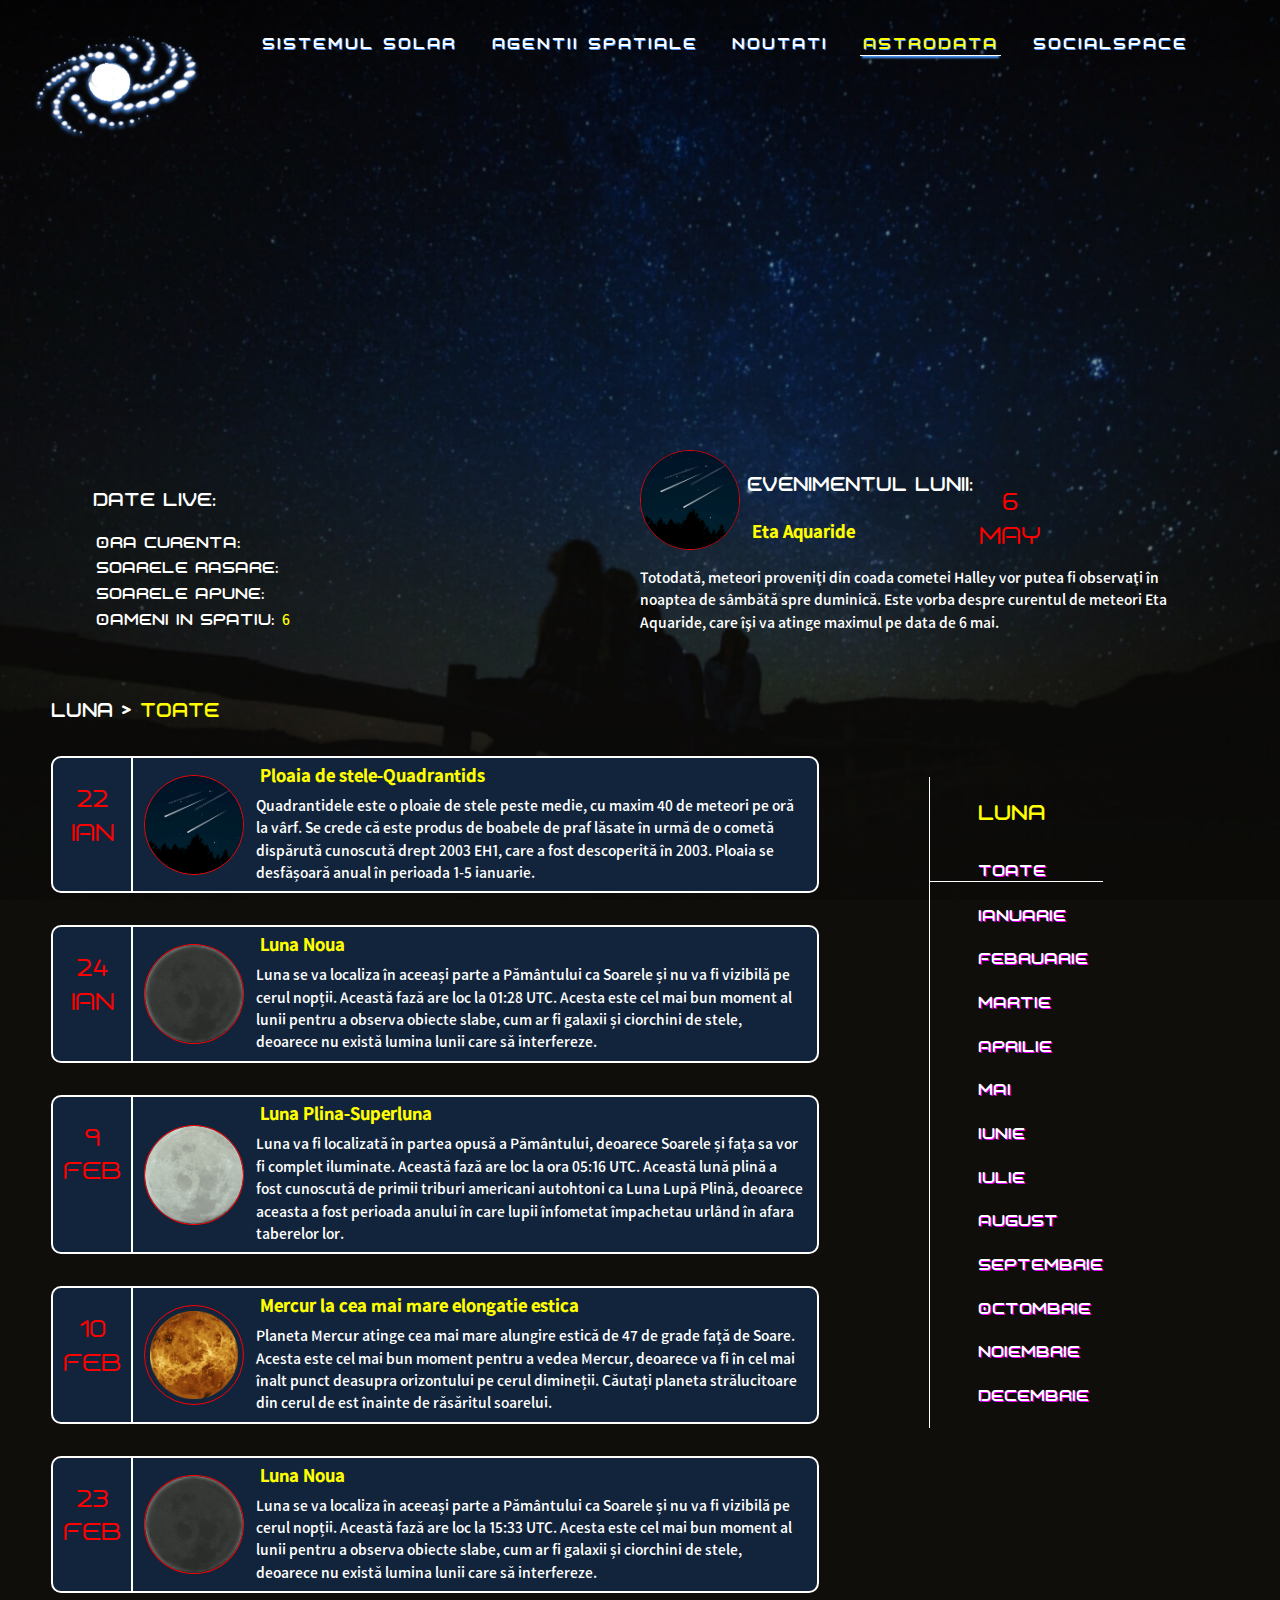
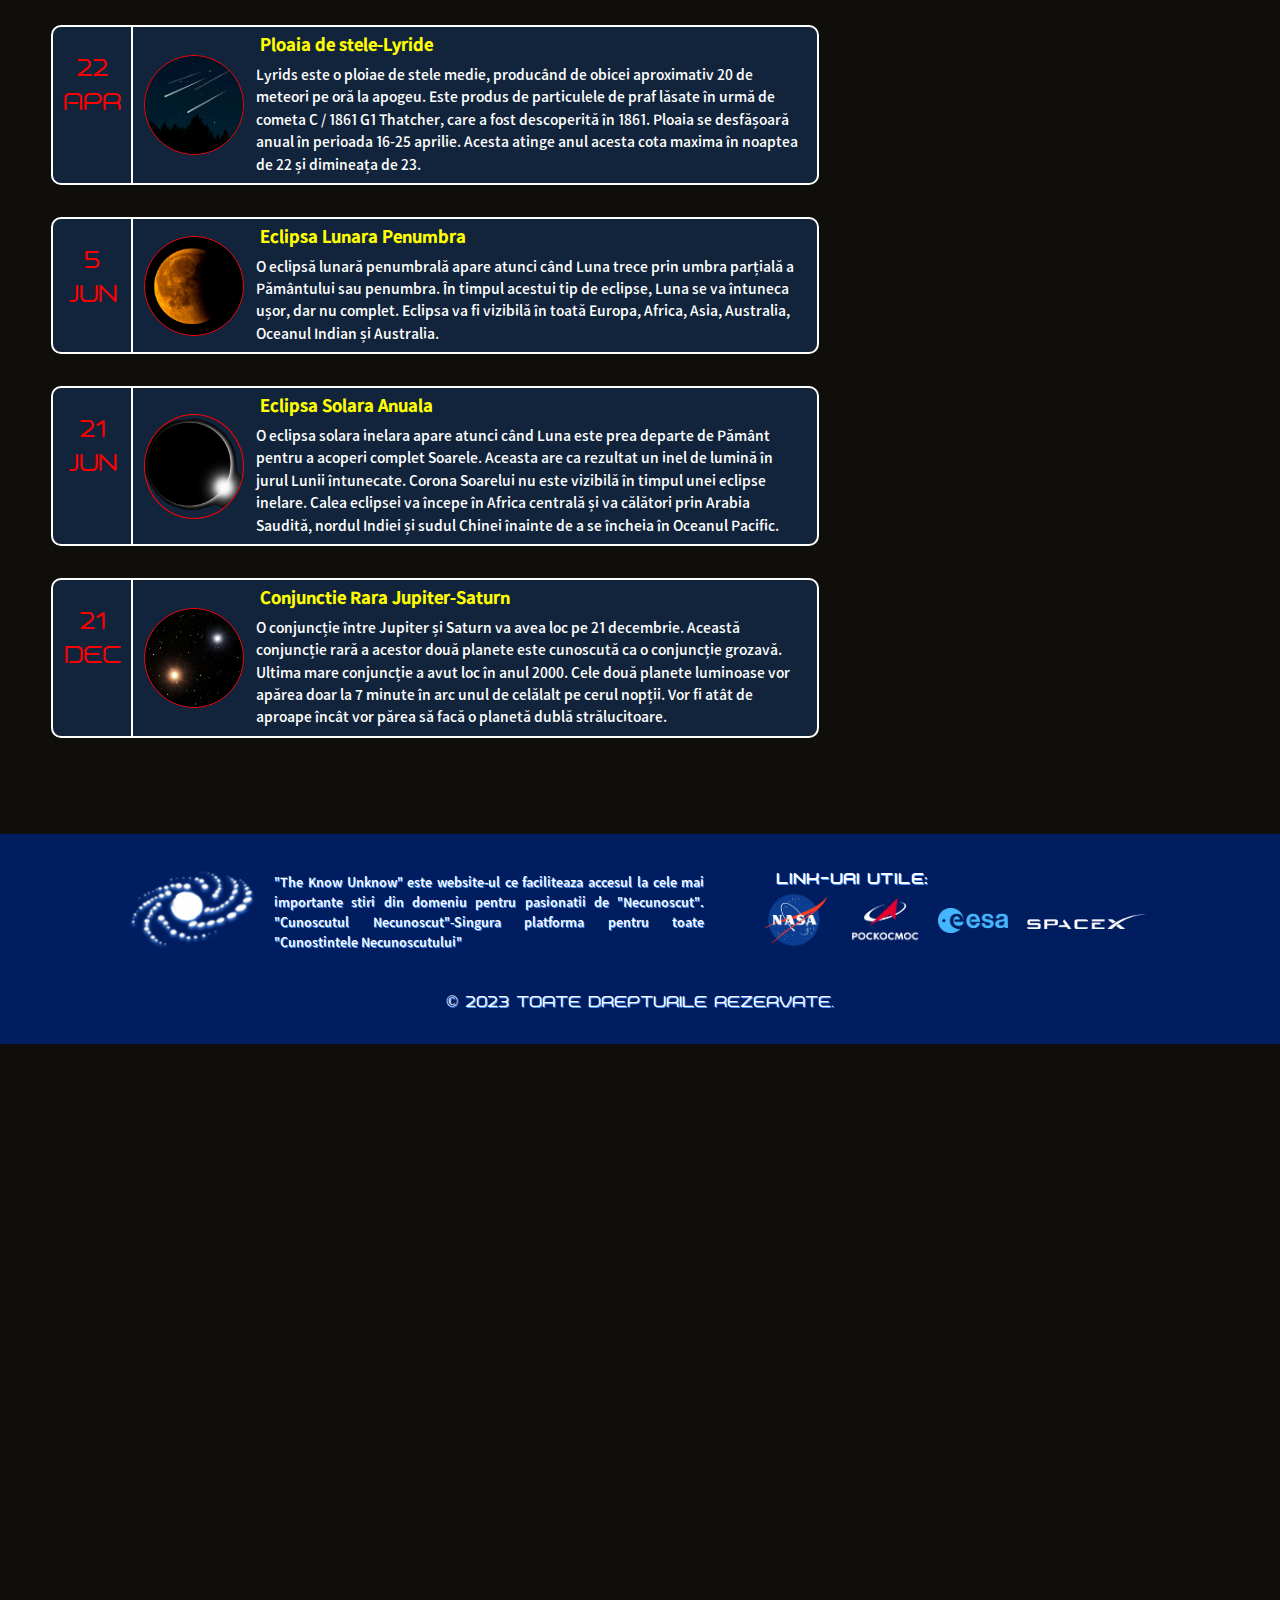
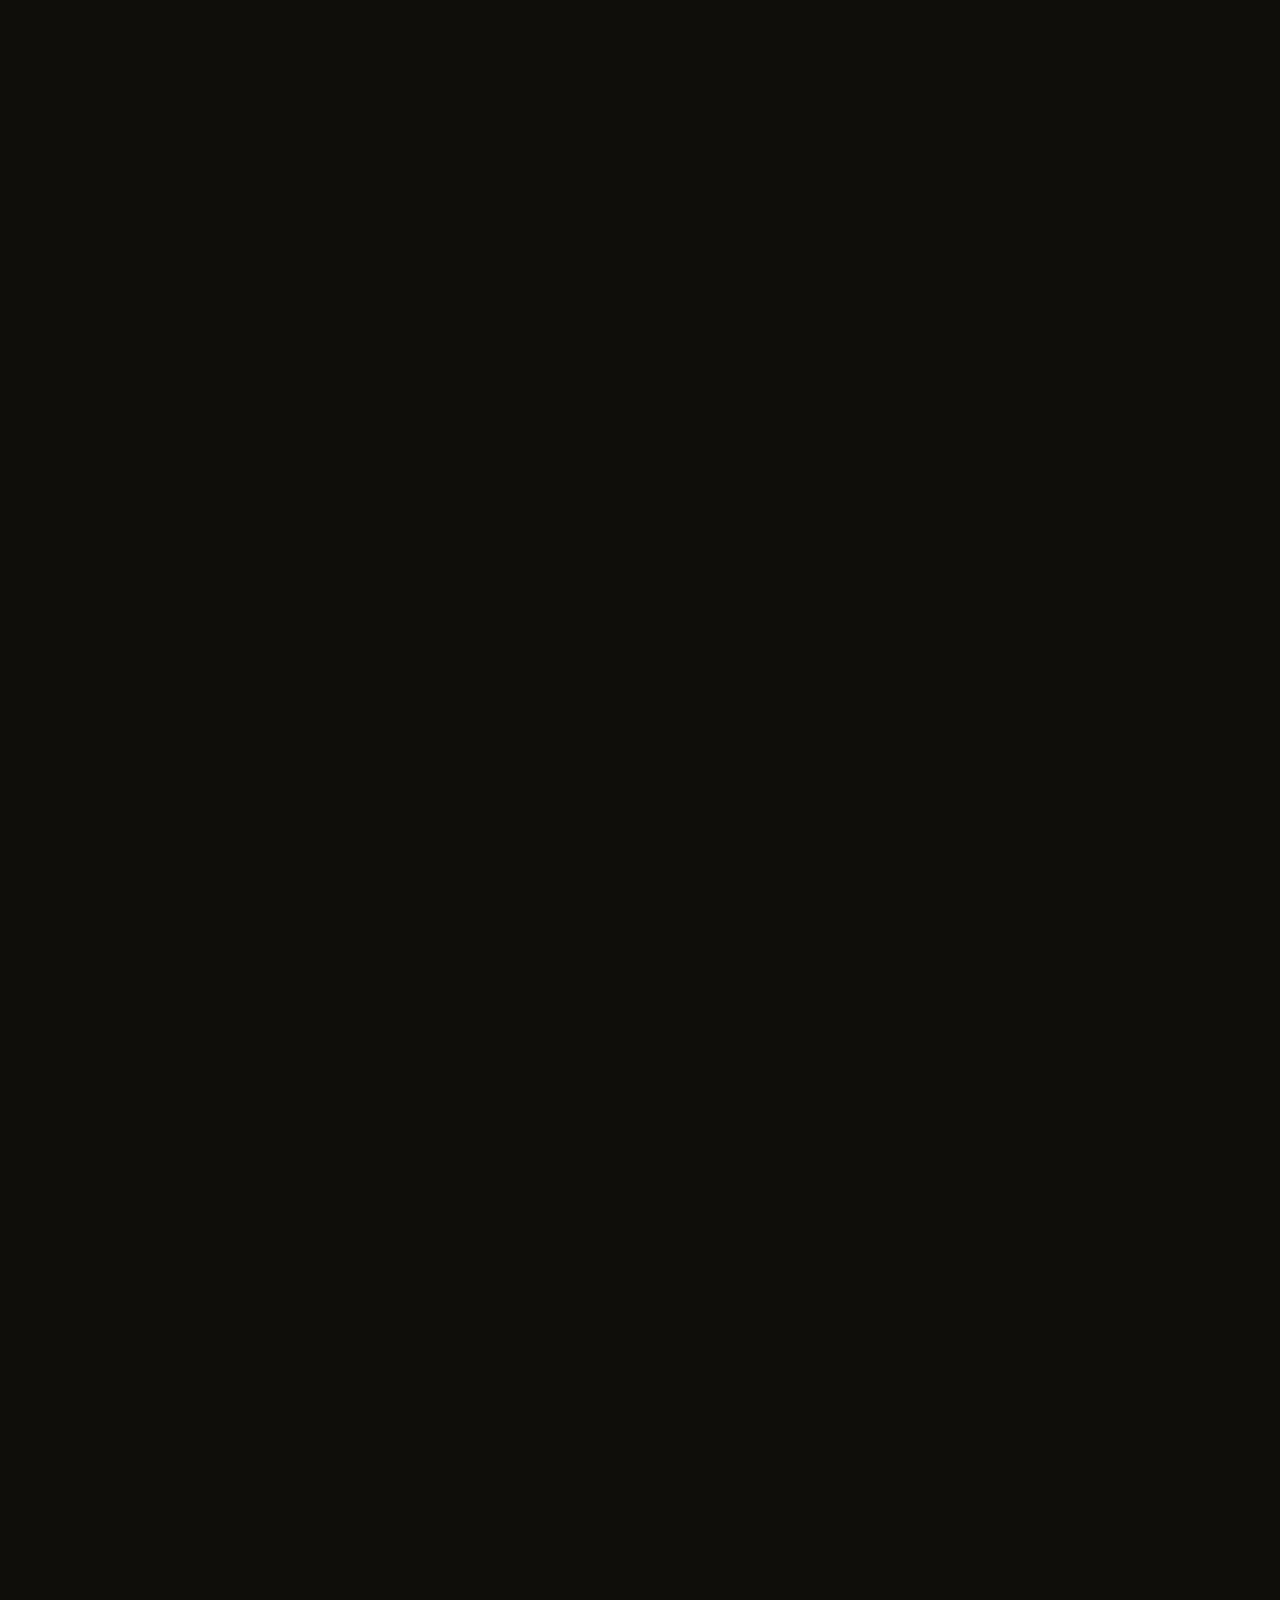
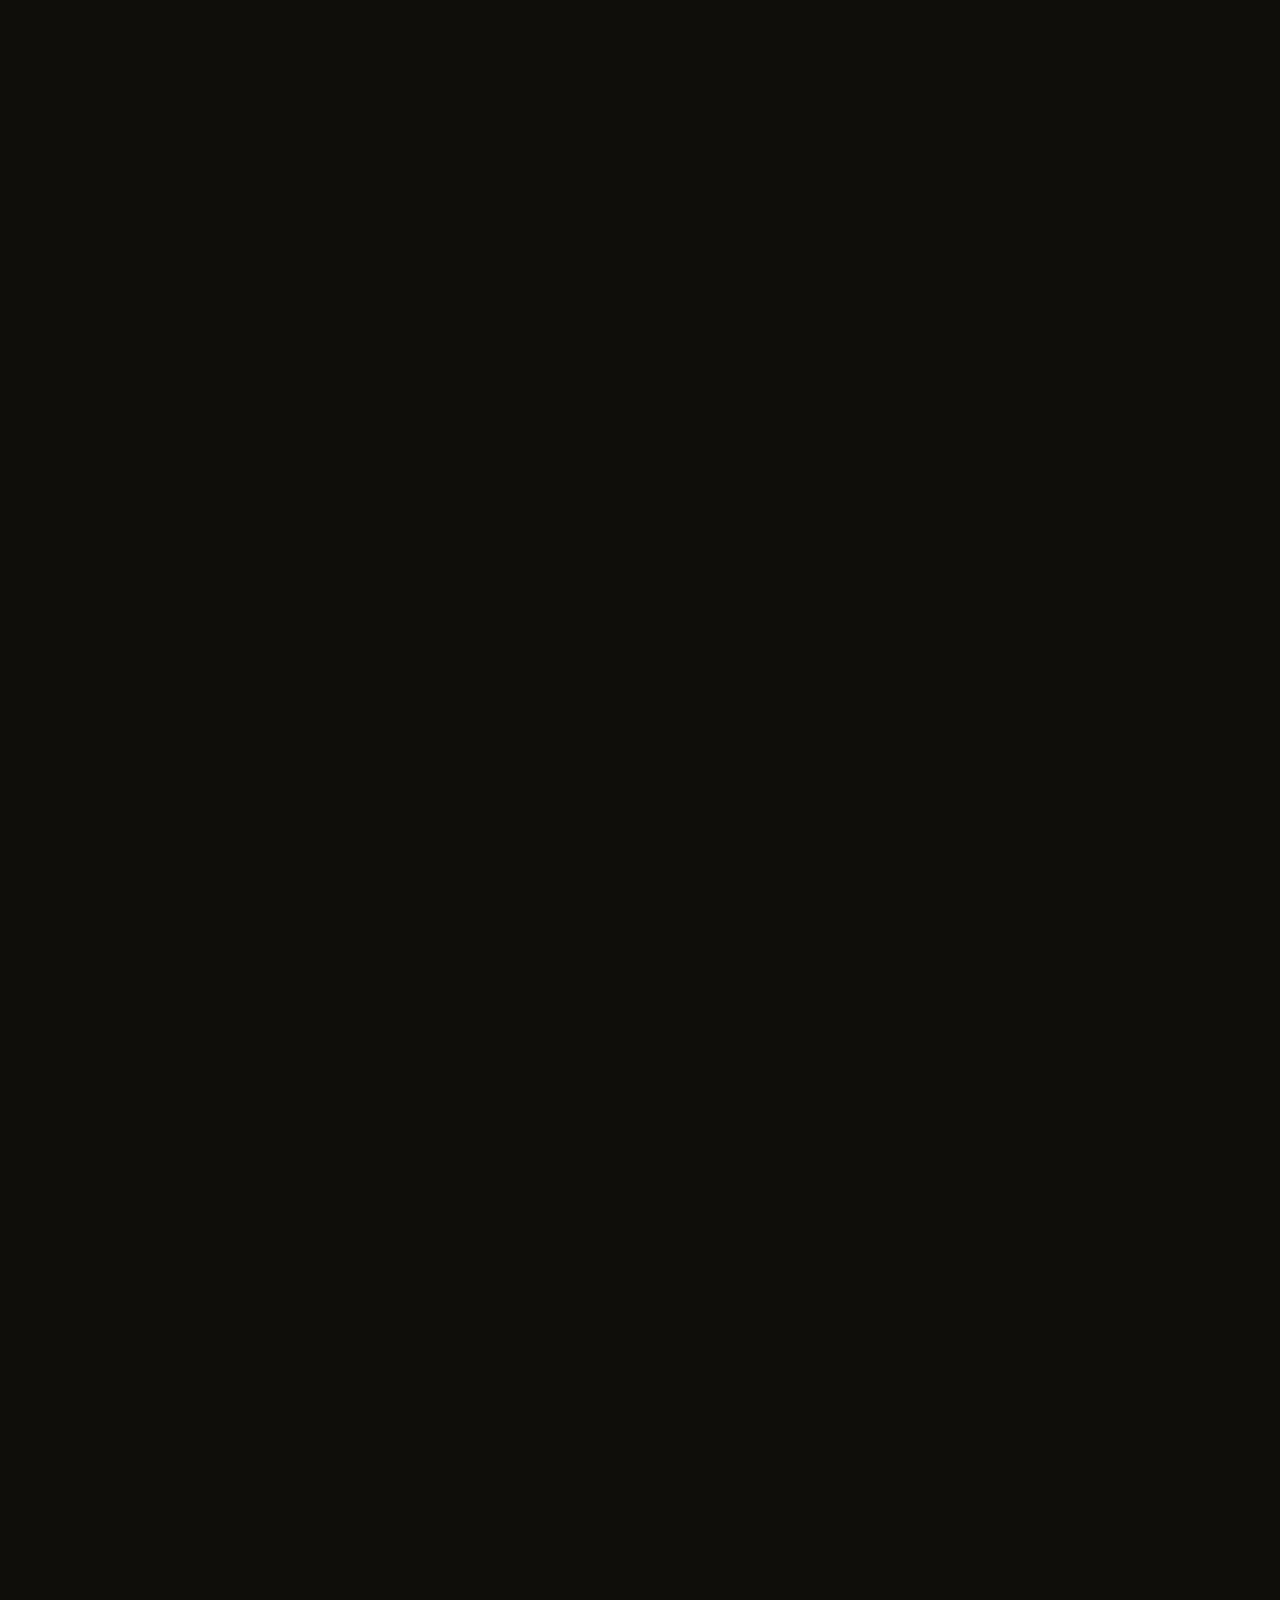
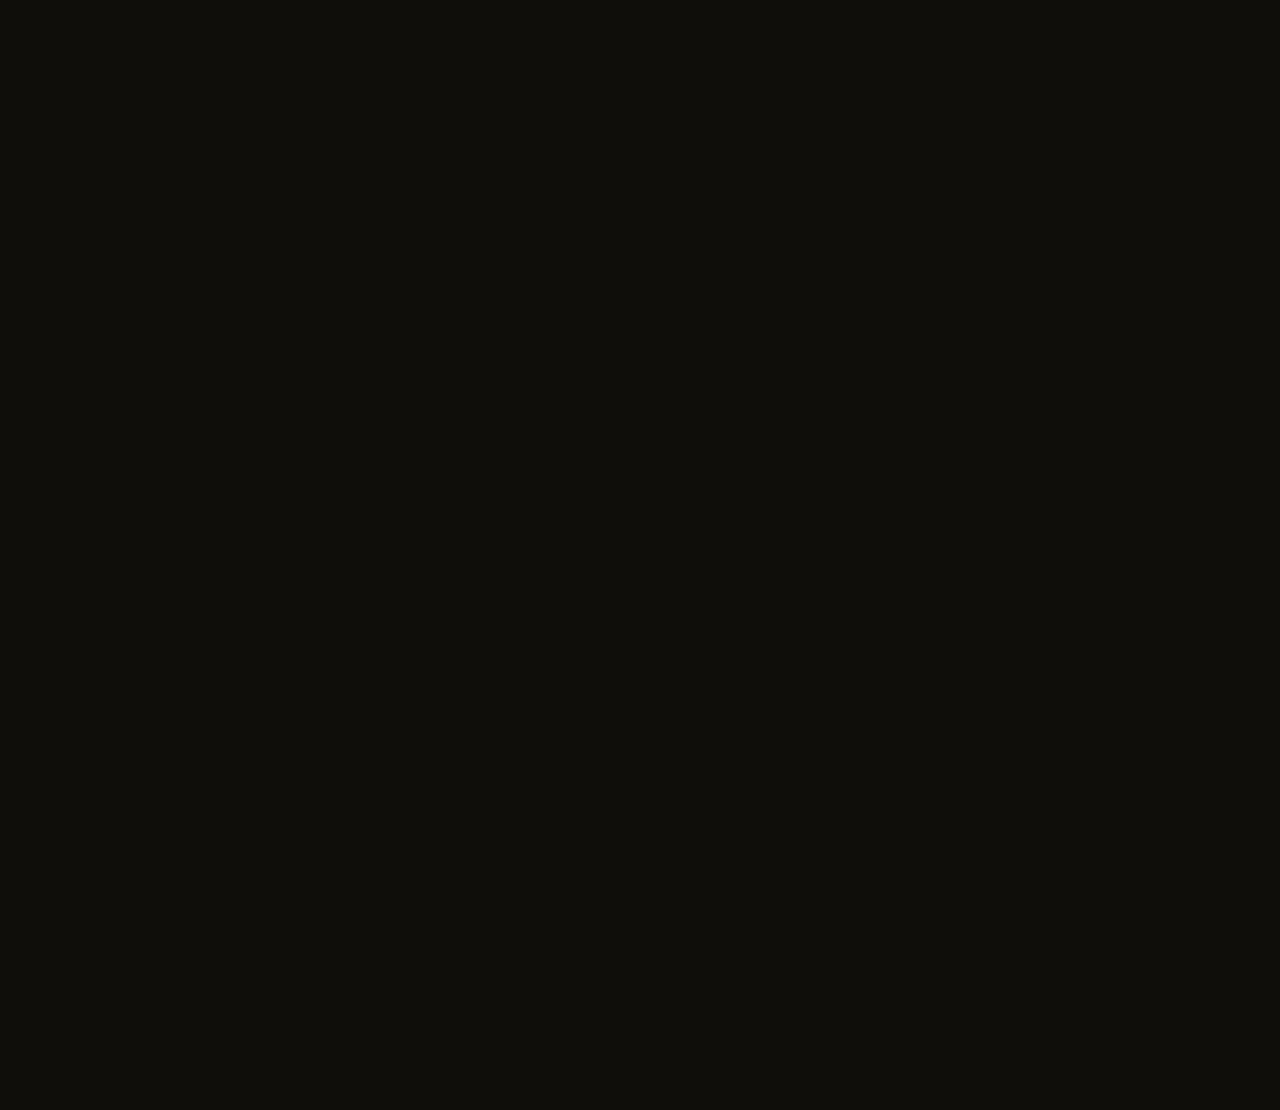
==== commit 1e2880c9: "updated data" ====
--- a/public/astrodata.html
+++ b/public/astrodata.html
@@ -1,374 +1,373 @@
 <!DOCTYPE html>
 <html>
 
-    <head>
-        <meta charset="utf-8">
-        <title>The Known Unknown</title>
-        <meta name="description"
-            content="The known unknown tells the news about most recent discoveries about space and planets">
-        <meta name="keywords" content="Space, planets, exploration, nasa, spacex">
-        <meta name="author" content="Bogdan Mihalca">
-        <!-- responsive media queries meta -->
-        <meta name="viewport" content="width=device-width, initial-scale=1">
-        <!-- the favIncon(top) -->
-        <link rel="shortcut icon" type="image/png" href="images/logo.png" />
-        <!-- CSS -->
-        <link rel="stylesheet" href="css/normalize.css">
-        <link rel="stylesheet" type="text/css" href="css/style.css">
-        <link rel="stylesheet" type="text/css" href="js/slick/slick.css" />
-        <link rel="stylesheet" href="https://use.fontawesome.com/releases/v5.8.2/css/all.css"
-            integrity="sha384-oS3vJWv+0UjzBfQzYUhtDYW+Pj2yciDJxpsK1OYPAYjqT085Qq/1cq5FLXAZQ7Ay" crossorigin="anonymous">
-        <!-- Javascripts -->
-        <script src="https://code.jquery.com/jquery-3.4.1.min.js"
-            integrity="sha256-CSXorXvZcTkaix6Yvo6HppcZGetbYMGWSFlBw8HfCJo=" crossorigin="anonymous"></script>
-        <script src="js/scripts.js" type="text/javascript"></script>
-
-        <script type="text/javascript" src="js/slick/slick.min.js"></script>
-    </head>
-
-    <body>
-        <header class="default-header astrodata-header">
-            <a href="index.html" class="logo"><img src="images/logo.png" alt="galaxy-logo"></a>
-            <div id="hamburger-icon">
-                <span></span>
-                <span></span>
-                <span></span>
-            </div>
-            <nav class="mobile-nav" id="mobile-nav">
+<head>
+    <meta charset="utf-8">
+    <title>The Known Unknown</title>
+    <meta name="description"
+        content="The known unknown tells the news about most recent discoveries about space and planets">
+    <meta name="keywords" content="Space, planets, exploration, nasa, spacex">
+    <meta name="author" content="Bogdan Mihalca">
+    <!-- responsive media queries meta -->
+    <meta name="viewport" content="width=device-width, initial-scale=1">
+    <!-- the favIncon(top) -->
+    <link rel="shortcut icon" type="image/png" href="images/logo.png" />
+    <!-- CSS -->
+    <link rel="stylesheet" href="css/normalize.css">
+    <link rel="stylesheet" type="text/css" href="css/style.css">
+    <link rel="stylesheet" type="text/css" href="js/slick/slick.css" />
+    <link rel="stylesheet" href="https://use.fontawesome.com/releases/v5.8.2/css/all.css"
+        integrity="sha384-oS3vJWv+0UjzBfQzYUhtDYW+Pj2yciDJxpsK1OYPAYjqT085Qq/1cq5FLXAZQ7Ay" crossorigin="anonymous">
+    <!-- Javascripts -->
+    <script src="https://code.jquery.com/jquery-3.4.1.min.js"
+        integrity="sha256-CSXorXvZcTkaix6Yvo6HppcZGetbYMGWSFlBw8HfCJo=" crossorigin="anonymous"></script>
+    <script src="js/scripts.js" type="text/javascript"></script>
+
+    <script type="text/javascript" src="js/slick/slick.min.js"></script>
+</head>
+
+<body>
+    <header class="default-header astrodata-header">
+        <a href="index.html" class="logo"><img src="images/logo.png" alt="galaxy-logo"></a>
+        <div id="hamburger-icon">
+            <span></span>
+            <span></span>
+            <span></span>
+        </div>
+        <nav class="mobile-nav" id="mobile-nav">
+            <ul>
+                <li>
+                    <a href="#">Sistemul Solar</a>
+                    <ul>
+                        <li><a href="#">Soarele</a></li>
+                        <li><a href="#">Mercur</a></li>
+                        <li><a href="#">Venus</a></li>
+                        <li><a href="#">Pamant</a></li>
+                        <li><a href="mars.html">Marte</a></li>
+                        <li><a href="#">Jupiter</a></li>
+                        <li><a href="#">Saturn</a></li>
+                        <li><a href="#">Uranus</a></li>
+                        <li><a href="#">Neptun</a></li>
+                    </ul>
+                </li>
+                <li>
+                    <a href="#">Agentii Spatiale</a>
+                    <ul>
+                        <li><a href="#">Nasa</a></li>
+                        <li><a href="#">Roscosmos</a></li>
+                        <li><a href="#">Esa</a></li>
+                        <li><a href="#">Spacex</a></li>
+                    </ul>
+                </li>
+                <li><a href="news.html">Noutati</a></li>
+                <li class="active"><a href="astrodata.html">AstroData</a></li>
+                <li><a href="socialspace-login.html">SocialSpace</a></li>
+            </ul>
+        </nav>
+        <nav class="desktop-nav">
+            <ul>
+                <li class="hovering-hide">
+                    <a href="#">Sistemul Solar</a>
+                    <div class="planets-menu">
+                        <div class="planets-line">
+                            <img src="images/small-circle.png" alt="circle">
+                        </div>
+                        <div class="planets-slider">
+                            <div><img src="images/planets/mercury.png" alt="mercury"></div>
+                            <div><img src="images/planets/venus.png" alt="venus"></div>
+                            <div><img src="images/planets/earth.png" alt="earth"></div>
+                            <div><img src="images/planets/mars.png" alt="mars"></div>
+                            <div><img src="images/planets/jupiter.png" alt="jupiter"></div>
+                            <div><img src="images/planets/saturn.png" alt="saturn"></div>
+                            <div><img src="images/planets/uranus.png" alt="uranus"></div>
+                            <div><img src="images/planets/neptune.png" alt="neptune"></div>
+                            <div><img src="images/planets/pluto.png" alt="pluto"></div>
+                        </div>
+                        <div class="planet-info">
+                            <div class="planet-info-line">
+                                <img src="images/small-circle.png" alt="circle" id="left-circle">
+                                <img src="images/small-circle.png" alt="circle" id="right-circle">
+                            </div>
+                            <div class="planet-info-second-line"></div>
+                            <div class="planet-info-slider">
+                                <div class="planet-card">
+                                    <h1>Mercur</h1>
+                                    <a href="#"><img src="images/rocket.png"></a>
+                                    <p>Distanta:</p>
+                                    <p id="distance">282.1 m km</p>
+                                </div>
+                                <div class="planet-card">
+                                    <h1>Venus</h1>
+                                    <a href="#"><img src="images/rocket.png"></a>
+                                    <p>Distanta:</p>
+                                    <p id="distance">349.52 m km</p>
+                                </div>
+                                <div class="planet-card">
+                                    <h1>Pamant</h1>
+                                    <a href="#"><img src="images/rocket.png"></a>
+                                    <p>Distanta:</p>
+                                    <p id="distance">0 km</p>
+                                </div>
+                                <div class="planet-card">
+                                    <h1>Marte</h1>
+                                    <a href="mars.html"><img src="images/rocket.png"></a>
+                                    <p>Distanta:</p>
+                                    <p id="distance">240.66 m km</p>
+                                </div>
+                                <div class="planet-card">
+                                    <h1>Jupiter</h1>
+                                    <a href="#"><img src="images/rocket.png"></a>
+                                    <p>Distanta:</p>
+                                    <p id="distance">379.1 m km</p>
+                                </div>
+                                <div class="planet-card">
+                                    <h1>Saturn</h1>
+                                    <a href="#"><img src="images/rocket.png"></a>
+                                    <p>Distanta:</p>
+                                    <p id="distance">1.4341 b km</p>
+                                </div>
+                                <div class="planet-card">
+                                    <h1>Uranus</h1>
+                                    <a href="#"><img src="images/rocket.png"></a>
+                                    <p>Distanta:</p>
+                                    <p id="distance">2.5263 b km</p>
+                                </div>
+                                <div class="planet-card">
+                                    <h1>Neptun</h1>
+                                    <a href="#"><img src="images/rocket.png"></a>
+                                    <p>Distanta:</p>
+                                    <p id="distance">4.6731 b km</p>
+                                </div>
+                                <div class="planet-card">
+                                    <h1>Pluto</h1>
+                                    <a href="#"><img src="images/rocket.png"></a>
+                                    <p>Distanta:</p>
+                                    <p id="distance">4.3307 b km</p>
+                                </div>
+                            </div>
+                        </div>
+                    </div>
+
+                </li>
+                <li class="sub-trigger">
+                    <a href="#">Agentii Spatiale</a>
+                    <ul class="sub-nav">
+                        <li><a href="#">Nasa</a></li>
+                        <li><a href="#">Roscosmos</a></li>
+                        <li><a href="#">Esa</a></li>
+                        <li><a href="#">Spacex</a></li>
+                        <li></li>
+                    </ul>
+                </li>
+                <li><a href="news.html">Noutati</a></li>
+                <li class="active"><a href="astrodata.html">AstroData</a></li>
+                <li><a href="socialspace-login.html">SocialSpace</a></li>
+            </ul>
+        </nav>
+    </header>
+    <section id="datas-featured">
+        <div id="mothly-featured">
+            <h2 class="featured-mobile-title">Eta Aquaride:</h2>
+            <div class="rounded-red">
+                <img src="images/astrodata/shower-icon.png" alt="eclipse">
+            </div>
+            <div class="titles">
+                <h2 class="feature-desktop-title">Evenimentul lunii:</h2>
+                <h3>Eta Aquaride</h3>
+                <p class="event-date featured-date">6<br>MAY</p>
+            </div>
+            <p class="event-description">Totodată, meteori proveniţi din coada cometei Halley vor putea fi observaţi în
+                noaptea de sâmbătă spre duminică. Este
+                vorba despre curentul de meteori Eta Aquaride, care îşi va atinge maximul pe data de 6 mai.</p>
+        </div>
+        <div class="live-datas">
+            <h3>Date Live:</h3>
+            <h4>Ora curenta: <span id="hour-live"></span></h4>
+            <div class="weather-datas">
+                <h4>Vremea acum:</h4>
+                <img id="weather-img" src="images/logo.png" alt="weather">
+                <h5 class="temperature-moved"><span id="temperature"></span> &#8451;</h5>
+                <h5 id="weather-description"></h5>
+                <h5>Temp. resimtita: <span id="feels"></span> &#8451;</h5>
+                <h5>Vant: <span id="wind-speed"></span> km/h la: <span id="wind-direction"></span>&#xb0;</h5>
+            </div>
+            <h4>Soarele rasare: <span id="sunrise"></span></h4>
+            <h4>Soarele apune: <span id="sunset"></span></h4>
+            <h4>Oameni in spatiu: <span id="people">6</span></h4>
+        </div>
+    </section>
+    <section id="datas">
+        <h2>Luna > <select>
+                <option value="All">Toate</option>
+                <option value="Jan">Ianuarie</option>
+                <option value="Feb">Februarie</option>
+                <option value="Mar">Martie</option>
+                <option value="Apr">Aprilie</option>
+                <option value="Mai">Mai</option>
+                <option value="Jun">Iunie</option>
+                <option value="Jul">Iulie</option>
+                <option value="Aug">August</option>
+                <option value="Sept">Septembrie</option>
+                <option value="Oct">Octombrie</option>
+                <option value="Nov">Noiembrie</option>
+                <option value="Dec">Decembrie</option>
+            </select>
+            <span id="selected-month">Toate</span>
+        </h2>
+        <div class="event-card">
+            <div class="event-date-wrapper">
+                <p class="event-date">22<br>IAN</p>
+            </div>
+            <img class="event-img" src="images/astrodata/shower-icon.png" alt="">
+            <div class="event-text">
+                <h3>Ploaia de stele-Quadrantids</h3>
+                <p>Quadrantidele este o ploaie de stele peste medie, cu maxim 40 de meteori pe oră la vârf. Se crede
+                    că este produs de boabele de praf lăsate în urmă de o cometă dispărută cunoscută drept 2003 EH1,
+                    care a fost descoperită în 2003. Ploaia se desfășoară anual în perioada 1-5 ianuarie.</p>
+            </div>
+        </div>
+        <div class="event-card">
+            <div class="event-date-wrapper">
+                <p class="event-date">24<br>IAN</p>
+            </div>
+            <img class="event-img" src="images/astrodata/new_moon.png" alt="">
+            <div class="event-text">
+                <h3>Luna Noua</h3>
+                <p>Luna se va localiza în aceeași parte a Pământului ca Soarele și nu va fi vizibilă pe cerul
+                    nopții. Această fază are loc la 01:28 UTC. Acesta este cel mai bun moment al lunii pentru a
+                    observa obiecte slabe, cum ar fi galaxii și ciorchini de stele, deoarece nu există lumina lunii
+                    care să interfereze.</p>
+            </div>
+        </div>
+        <div class="event-card">
+            <div class="event-date-wrapper">
+                <p class="event-date">9<br>Feb</p>
+            </div>
+            <img class="event-img" src="images/astrodata/full-moon.png" alt="">
+            <div class="event-text">
+                <h3>Luna Plina-Superluna</h3>
+                <p>Luna va fi localizată în partea opusă a Pământului, deoarece Soarele și fața sa vor fi complet
+                    iluminate. Această fază are loc la ora 05:16 UTC. Această lună plină a fost cunoscută de primii
+                    triburi americani autohtoni ca Luna Lupă Plină, deoarece aceasta a fost perioada anului în care
+                    lupii înfometat împachetau urlând în afara taberelor lor. </p>
+            </div>
+        </div>
+        <div class="event-card">
+            <div class="event-date-wrapper">
+                <p class="event-date">10<br>Feb</p>
+            </div>
+            <img class="event-img" src="images/astrodata/mercur.png" alt="">
+            <div class="event-text">
+                <h3>Mercur la cea mai mare elongatie estica</h3>
+                <p>Planeta Mercur atinge cea mai mare alungire estică de 47 de grade față de Soare. Acesta este cel
+                    mai bun moment pentru a vedea Mercur, deoarece va fi în cel mai înalt punct deasupra orizontului
+                    pe cerul dimineții. Căutați planeta strălucitoare din cerul de est înainte de răsăritul
+                    soarelui.</p>
+            </div>
+        </div>
+        <div class="event-card">
+            <div class="event-date-wrapper">
+                <p class="event-date">23<br>Feb</p>
+            </div>
+            <img class="event-img" src="images/astrodata/new_moon.png" alt="">
+            <div class="event-text">
+                <h3>Luna Noua</h3>
+                <p>Luna se va localiza în aceeași parte a Pământului ca Soarele și nu va fi vizibilă pe cerul
+                    nopții. Această fază are loc la 15:33 UTC. Acesta este cel mai bun moment al lunii pentru a
+                    observa obiecte slabe, cum ar fi galaxii și ciorchini de stele, deoarece nu există lumina lunii
+                    care să interfereze.</p>
+            </div>
+        </div>
+        <div class="event-card">
+            <div class="event-date-wrapper">
+                <p class="event-date">22<br>Apr</p>
+            </div>
+            <img class="event-img" src="images/astrodata/shower-icon.png" alt="">
+            <div class="event-text">
+                <h3>Ploaia de stele-Lyride</h3>
+                <p>Lyrids este o ploiae de stele medie, producând de obicei aproximativ 20 de meteori pe oră la
+                    apogeu. Este produs de particulele de praf lăsate în urmă de cometa C / 1861 G1 Thatcher, care a
+                    fost descoperită în 1861. Ploaia se desfășoară anual în perioada 16-25 aprilie. Acesta atinge
+                    anul acesta cota maxima în noaptea de 22 și dimineața de 23.</p>
+            </div>
+        </div>
+        <div class="event-card">
+            <div class="event-date-wrapper">
+                <p class="event-date">5<br>Jun</p>
+            </div>
+            <img class="event-img" src="images/astrodata/moon-eclipse.png" alt="">
+            <div class="event-text">
+                <h3>Eclipsa Lunara Penumbra</h3>
+                <p>O eclipsă lunară penumbrală apare atunci când Luna trece prin umbra parțială a Pământului sau
+                    penumbra. În timpul acestui tip de eclipse, Luna se va întuneca ușor, dar nu complet. Eclipsa va
+                    fi vizibilă în toată Europa, Africa, Asia, Australia, Oceanul Indian și Australia.</p>
+            </div>
+        </div>
+        <div class="event-card">
+            <div class="event-date-wrapper">
+                <p class="event-date">21<br>Jun</p>
+            </div>
+            <img class="event-img" src="images/astrodata/solar-eclipse.png" alt="">
+            <div class="event-text">
+                <h3>Eclipsa Solara Anuala</h3>
+                <p>O eclipsa solara inelara apare atunci când Luna este prea departe de Pământ pentru a acoperi
+                    complet Soarele. Aceasta are ca rezultat un inel de lumină în jurul Lunii întunecate. Corona
+                    Soarelui nu este vizibilă în timpul unei eclipse inelare. Calea eclipsei va începe în Africa
+                    centrală și va călători prin Arabia Saudită, nordul Indiei și sudul Chinei înainte de a se
+                    încheia în Oceanul Pacific.</p>
+            </div>
+        </div>
+        <div class="event-card">
+            <div class="event-date-wrapper">
+                <p class="event-date">21<br>Dec</p>
+            </div>
+            <img class="event-img" src="images/astrodata/conjunction.png" alt="">
+            <div class="event-text">
+                <h3>Conjunctie Rara Jupiter-Saturn</h3>
+                <p>O conjuncție între Jupiter și Saturn va avea loc pe 21 decembrie. Această conjuncție rară a
+                    acestor două planete este cunoscută ca o conjuncție grozavă. Ultima mare conjuncție a avut loc
+                    în anul 2000. Cele două planete luminoase vor apărea doar la 7 minute în arc unul de celălalt pe
+                    cerul nopții. Vor fi atât de aproape încât vor părea să facă o planetă dublă strălucitoare. </p>
+            </div>
+        </div>
+    </section>
+    <aside id="events-date-aside">
+        <h3>Luna</h3>
+        <h4 class="active-data">Toate</h4>
+        <h4>Ianuarie</h4>
+        <h4>Februarie</h4>
+        <h4>Martie</h4>
+        <h4>Aprilie</h4>
+        <h4>Mai</h4>
+        <h4>Iunie</h4>
+        <h4>Iulie</h4>
+        <h4>August</h4>
+        <h4>Septembrie</h4>
+        <h4>Octombrie</h4>
+        <h4>Noiembrie</h4>
+        <h4>Decembrie</h4>
+    </aside>
+    <!-- Back to top button -->
+    <a id="back-to-top"><i class="fa fa-sort-up"></i></a>
+    <footer>
+        <div class="footer-wraper">
+            <p class="caption">"The Know Unknow" este website-ul ce faciliteaza accesul la cele mai importante stiri
+                din domeniu pentru pasionatii de "Necunoscut". "Cunoscutul Necunoscut"-Singura platforma pentru
+                toate "Cunostintele Necunoscutului"</p>
+            <nav class="footer-links">
+                <p>Link-uri Utile:</p>
                 <ul>
-                    <li>
-                        <a href="#">Sistemul Solar</a>
-                        <ul>
-                            <li><a href="#">Soarele</a></li>
-                            <li><a href="#">Mercur</a></li>
-                            <li><a href="#">Venus</a></li>
-                            <li><a href="#">Pamant</a></li>
-                            <li><a href="mars.html">Marte</a></li>
-                            <li><a href="#">Jupiter</a></li>
-                            <li><a href="#">Saturn</a></li>
-                            <li><a href="#">Uranus</a></li>
-                            <li><a href="#">Neptun</a></li>
-                        </ul>
-                    </li>
-                    <li>
-                        <a href="#">Agentii Spatiale</a>
-                        <ul>
-                            <li><a href="#">Nasa</a></li>
-                            <li><a href="#">Roscosmos</a></li>
-                            <li><a href="#">Esa</a></li>
-                            <li><a href="#">Spacex</a></li>
-                        </ul>
-                    </li>
-                    <li><a href="news.html">Noutati</a></li>
-                    <li class="active"><a href="astrodata.html">AstroData</a></li>
-                    <li><a href="socialspace-login.html">SocialSpace</a></li>
+                    <li><a href="https://www.nasa.gov"><img src="images/nasa.png" alt="nasa"></a></li>
+                    <li><a href="http://en.roscosmos.ru"><img src="images/roscosmos.png" alt="roscosmos"></a></li>
+                    <li><a href="https://www.esa.int"><img src="images/esa.png" alt="esa"></a></li>
+                    <li class="spacex-img"><a href="https://www.spacex.com"><img src="images/spacex.png"
+                                alt="spacex"></a></li>
                 </ul>
             </nav>
-            <nav class="desktop-nav">
-                <ul>
-                    <li class="hovering-hide">
-                        <a href="#">Sistemul Solar</a>
-                        <div class="planets-menu">
-                            <div class="planets-line">
-                                <img src="images/small-circle.png" alt="circle">
-                            </div>
-                            <div class="planets-slider">
-                                <div><img src="images/planets/mercury.png" alt="mercury"></div>
-                                <div><img src="images/planets/venus.png" alt="venus"></div>
-                                <div><img src="images/planets/earth.png" alt="earth"></div>
-                                <div><img src="images/planets/mars.png" alt="mars"></div>
-                                <div><img src="images/planets/jupiter.png" alt="jupiter"></div>
-                                <div><img src="images/planets/saturn.png" alt="saturn"></div>
-                                <div><img src="images/planets/uranus.png" alt="uranus"></div>
-                                <div><img src="images/planets/neptune.png" alt="neptune"></div>
-                                <div><img src="images/planets/pluto.png" alt="pluto"></div>
-                            </div>
-                            <div class="planet-info">
-                                <div class="planet-info-line">
-                                    <img src="images/small-circle.png" alt="circle" id="left-circle">
-                                    <img src="images/small-circle.png" alt="circle" id="right-circle">
-                                </div>
-                                <div class="planet-info-second-line"></div>
-                                <div class="planet-info-slider">
-                                    <div class="planet-card">
-                                        <h1>Mercur</h1>
-                                        <a href="#"><img src="images/rocket.png"></a>
-                                        <p>Distanta:</p>
-                                        <p id="distance">282.1 m km</p>
-                                    </div>
-                                    <div class="planet-card">
-                                        <h1>Venus</h1>
-                                        <a href="#"><img src="images/rocket.png"></a>
-                                        <p>Distanta:</p>
-                                        <p id="distance">349.52 m km</p>
-                                    </div>
-                                    <div class="planet-card">
-                                        <h1>Pamant</h1>
-                                        <a href="#"><img src="images/rocket.png"></a>
-                                        <p>Distanta:</p>
-                                        <p id="distance">0 km</p>
-                                    </div>
-                                    <div class="planet-card">
-                                        <h1>Marte</h1>
-                                        <a href="mars.html"><img src="images/rocket.png"></a>
-                                        <p>Distanta:</p>
-                                        <p id="distance">240.66 m km</p>
-                                    </div>
-                                    <div class="planet-card">
-                                        <h1>Jupiter</h1>
-                                        <a href="#"><img src="images/rocket.png"></a>
-                                        <p>Distanta:</p>
-                                        <p id="distance">379.1 m km</p>
-                                    </div>
-                                    <div class="planet-card">
-                                        <h1>Saturn</h1>
-                                        <a href="#"><img src="images/rocket.png"></a>
-                                        <p>Distanta:</p>
-                                        <p id="distance">1.4341 b km</p>
-                                    </div>
-                                    <div class="planet-card">
-                                        <h1>Uranus</h1>
-                                        <a href="#"><img src="images/rocket.png"></a>
-                                        <p>Distanta:</p>
-                                        <p id="distance">2.5263 b km</p>
-                                    </div>
-                                    <div class="planet-card">
-                                        <h1>Neptun</h1>
-                                        <a href="#"><img src="images/rocket.png"></a>
-                                        <p>Distanta:</p>
-                                        <p id="distance">4.6731 b km</p>
-                                    </div>
-                                    <div class="planet-card">
-                                        <h1>Pluto</h1>
-                                        <a href="#"><img src="images/rocket.png"></a>
-                                        <p>Distanta:</p>
-                                        <p id="distance">4.3307 b km</p>
-                                    </div>
-                                </div>
-                            </div>
-                        </div>
-
-                    </li>
-                    <li class="sub-trigger">
-                        <a href="#">Agentii Spatiale</a>
-                        <ul class="sub-nav">
-                            <li><a href="#">Nasa</a></li>
-                            <li><a href="#">Roscosmos</a></li>
-                            <li><a href="#">Esa</a></li>
-                            <li><a href="#">Spacex</a></li>
-                            <li></li>
-                        </ul>
-                    </li>
-                    <li><a href="news.html">Noutati</a></li>
-                    <li class="active"><a href="astrodata.html">AstroData</a></li>
-                    <li><a href="socialspace-login.html">SocialSpace</a></li>
-                </ul>
-            </nav>
-        </header>
-        <section id="datas-featured">
-            <div id="mothly-featured">
-                <h2 class="featured-mobile-title">Ploaia de stele-Quadrantids:</h2>
-                <div class="rounded-red">
-                    <img src="images/astrodata/shower-icon.png" alt="eclipse">
-                </div>
-                <div class="titles">
-                    <h2 class="feature-desktop-title">Evenimentul lunii:</h2>
-                    <h3>Ploaia de stele-Quadrantids</h3>
-                    <p class="event-date featured-date">22<br>IAN</p>
-                </div>
-                <p class="event-description">Quadrantidele este o ploaie de stele peste medie, cu maxim 40 de meteori pe
-                    oră la vârf. Se crede că este produs de boabele de praf lăsate în urmă de o cometă dispărută
-                    cunoscută drept 2003 EH1, care a fost descoperită în 2003. Ploaia se desfășoară anual în perioada
-                    1-5 ianuarie.</p>
-            </div>
-            <div class="live-datas">
-                <h3>Date Live:</h3>
-                <h4>Ora curenta: <span id="hour-live"></span></h4>
-                <div class="weather-datas">
-                    <h4>Vremea acum:</h4>
-                    <img id="weather-img" src="images/logo.png" alt="weather">
-                    <h5 class="temperature-moved"><span id="temperature"></span> &#8451;</h5>
-                    <h5 id="weather-description"></h5>
-                    <h5>Temp. resimtita: <span id="feels"></span> &#8451;</h5>
-                    <h5>Vant: <span id="wind-speed"></span> km/h la: <span id="wind-direction"></span>&#xb0;</h5>
-                </div>
-                <h4>Soarele rasare: <span id="sunrise"></span></h4>
-                <h4>Soarele apune: <span id="sunset"></span></h4>
-                <h4>Oameni in spatiu: <span id="people">6</span></h4>
-            </div>
-        </section>
-        <section id="datas">
-            <h2>Luna > <select>
-                    <option value="All">Toate</option>
-                    <option value="Jan">Ianuarie</option>
-                    <option value="Feb">Februarie</option>
-                    <option value="Mar">Martie</option>
-                    <option value="Apr">Aprilie</option>
-                    <option value="Mai">Mai</option>
-                    <option value="Jun">Iunie</option>
-                    <option value="Jul">Iulie</option>
-                    <option value="Aug">August</option>
-                    <option value="Sept">Septembrie</option>
-                    <option value="Oct">Octombrie</option>
-                    <option value="Nov">Noiembrie</option>
-                    <option value="Dec">Decembrie</option>
-                </select>
-                <span id="selected-month">Toate</span>
-            </h2>
-            <div class="event-card">
-                <div class="event-date-wrapper">
-                    <p class="event-date">22<br>IAN</p>
-                </div>
-                <img class="event-img" src="images/astrodata/shower-icon.png" alt="">
-                <div class="event-text">
-                    <h3>Ploaia de stele-Quadrantids</h3>
-                    <p>Quadrantidele este o ploaie de stele peste medie, cu maxim 40 de meteori pe oră la vârf. Se crede
-                        că este produs de boabele de praf lăsate în urmă de o cometă dispărută cunoscută drept 2003 EH1,
-                        care a fost descoperită în 2003. Ploaia se desfășoară anual în perioada 1-5 ianuarie.</p>
-                </div>
-            </div>
-            <div class="event-card">
-                <div class="event-date-wrapper">
-                    <p class="event-date">24<br>IAN</p>
-                </div>
-                <img class="event-img" src="images/astrodata/new_moon.png" alt="">
-                <div class="event-text">
-                    <h3>Luna Noua</h3>
-                    <p>Luna se va localiza în aceeași parte a Pământului ca Soarele și nu va fi vizibilă pe cerul
-                        nopții. Această fază are loc la 01:28 UTC. Acesta este cel mai bun moment al lunii pentru a
-                        observa obiecte slabe, cum ar fi galaxii și ciorchini de stele, deoarece nu există lumina lunii
-                        care să interfereze.</p>
-                </div>
-            </div>
-            <div class="event-card">
-                <div class="event-date-wrapper">
-                    <p class="event-date">9<br>Feb</p>
-                </div>
-                <img class="event-img" src="images/astrodata/full-moon.png" alt="">
-                <div class="event-text">
-                    <h3>Luna Plina-Superluna</h3>
-                    <p>Luna va fi localizată în partea opusă a Pământului, deoarece Soarele și fața sa vor fi complet
-                        iluminate. Această fază are loc la ora 05:16 UTC. Această lună plină a fost cunoscută de primii
-                        triburi americani autohtoni ca Luna Lupă Plină, deoarece aceasta a fost perioada anului în care
-                        lupii înfometat împachetau urlând în afara taberelor lor. </p>
-                </div>
-            </div>
-            <div class="event-card">
-                <div class="event-date-wrapper">
-                    <p class="event-date">10<br>Feb</p>
-                </div>
-                <img class="event-img" src="images/astrodata/mercur.png" alt="">
-                <div class="event-text">
-                    <h3>Mercur la cea mai mare elongatie estica</h3>
-                    <p>Planeta Mercur atinge cea mai mare alungire estică de 47 de grade față de Soare. Acesta este cel
-                        mai bun moment pentru a vedea Mercur, deoarece va fi în cel mai înalt punct deasupra orizontului
-                        pe cerul dimineții. Căutați planeta strălucitoare din cerul de est înainte de răsăritul
-                        soarelui.</p>
-                </div>
-            </div>
-            <div class="event-card">
-                <div class="event-date-wrapper">
-                    <p class="event-date">23<br>Feb</p>
-                </div>
-                <img class="event-img" src="images/astrodata/new_moon.png" alt="">
-                <div class="event-text">
-                    <h3>Luna Noua</h3>
-                    <p>Luna se va localiza în aceeași parte a Pământului ca Soarele și nu va fi vizibilă pe cerul
-                        nopții. Această fază are loc la 15:33 UTC. Acesta este cel mai bun moment al lunii pentru a
-                        observa obiecte slabe, cum ar fi galaxii și ciorchini de stele, deoarece nu există lumina lunii
-                        care să interfereze.</p>
-                </div>
-            </div>
-            <div class="event-card">
-                <div class="event-date-wrapper">
-                    <p class="event-date">22<br>Apr</p>
-                </div>
-                <img class="event-img" src="images/astrodata/shower-icon.png" alt="">
-                <div class="event-text">
-                    <h3>Ploaia de stele-Lyride</h3>
-                    <p>Lyrids este o ploiae de stele medie, producând de obicei aproximativ 20 de meteori pe oră la
-                        apogeu. Este produs de particulele de praf lăsate în urmă de cometa C / 1861 G1 Thatcher, care a
-                        fost descoperită în 1861. Ploaia se desfășoară anual în perioada 16-25 aprilie. Acesta atinge
-                        anul acesta cota maxima în noaptea de 22 și dimineața de 23.</p>
-                </div>
-            </div>
-            <div class="event-card">
-                <div class="event-date-wrapper">
-                    <p class="event-date">5<br>Jun</p>
-                </div>
-                <img class="event-img" src="images/astrodata/moon-eclipse.png" alt="">
-                <div class="event-text">
-                    <h3>Eclipsa Lunara Penumbra</h3>
-                    <p>O eclipsă lunară penumbrală apare atunci când Luna trece prin umbra parțială a Pământului sau
-                        penumbra. În timpul acestui tip de eclipse, Luna se va întuneca ușor, dar nu complet. Eclipsa va
-                        fi vizibilă în toată Europa, Africa, Asia, Australia, Oceanul Indian și Australia.</p>
-                </div>
-            </div>
-            <div class="event-card">
-                <div class="event-date-wrapper">
-                    <p class="event-date">21<br>Jun</p>
-                </div>
-                <img class="event-img" src="images/astrodata/solar-eclipse.png" alt="">
-                <div class="event-text">
-                    <h3>Eclipsa Solara Anuala</h3>
-                    <p>O eclipsa solara inelara apare atunci când Luna este prea departe de Pământ pentru a acoperi
-                        complet Soarele. Aceasta are ca rezultat un inel de lumină în jurul Lunii întunecate. Corona
-                        Soarelui nu este vizibilă în timpul unei eclipse inelare. Calea eclipsei va începe în Africa
-                        centrală și va călători prin Arabia Saudită, nordul Indiei și sudul Chinei înainte de a se
-                        încheia în Oceanul Pacific.</p>
-                </div>
-            </div>
-            <div class="event-card">
-                <div class="event-date-wrapper">
-                    <p class="event-date">21<br>Dec</p>
-                </div>
-                <img class="event-img" src="images/astrodata/conjunction.png" alt="">
-                <div class="event-text">
-                    <h3>Conjunctie Rara Jupiter-Saturn</h3>
-                    <p>O conjuncție între Jupiter și Saturn va avea loc pe 21 decembrie. Această conjuncție rară a
-                        acestor două planete este cunoscută ca o conjuncție grozavă. Ultima mare conjuncție a avut loc
-                        în anul 2000. Cele două planete luminoase vor apărea doar la 7 minute în arc unul de celălalt pe
-                        cerul nopții. Vor fi atât de aproape încât vor părea să facă o planetă dublă strălucitoare. </p>
-                </div>
-            </div>
-        </section>
-        <aside id="events-date-aside">
-            <h3>Luna</h3>
-            <h4 class="active-data">Toate</h4>
-            <h4>Ianuarie</h4>
-            <h4>Februarie</h4>
-            <h4>Martie</h4>
-            <h4>Aprilie</h4>
-            <h4>Mai</h4>
-            <h4>Iunie</h4>
-            <h4>Iulie</h4>
-            <h4>August</h4>
-            <h4>Septembrie</h4>
-            <h4>Octombrie</h4>
-            <h4>Noiembrie</h4>
-            <h4>Decembrie</h4>
-        </aside>
-        <!-- Back to top button -->
-        <a id="back-to-top"><i class="fa fa-sort-up"></i></a>
-        <footer>
-            <div class="footer-wraper">
-                <p class="caption">"The Know Unknow" este website-ul ce faciliteaza accesul la cele mai importante stiri
-                    din domeniu pentru pasionatii de "Necunoscut". "Cunoscutul Necunoscut"-Singura platforma pentru
-                    toate "Cunostintele Necunoscutului"</p>
-                <nav class="footer-links">
-                    <p>Link-uri Utile:</p>
-                    <ul>
-                        <li><a href="https://www.nasa.gov"><img src="images/nasa.png" alt="nasa"></a></li>
-                        <li><a href="http://en.roscosmos.ru"><img src="images/roscosmos.png" alt="roscosmos"></a></li>
-                        <li><a href="https://www.esa.int"><img src="images/esa.png" alt="esa"></a></li>
-                        <li class="spacex-img"><a href="https://www.spacex.com"><img src="images/spacex.png"
-                                    alt="spacex"></a></li>
-                    </ul>
-                </nav>
-                <img src="images/logo.png" alt="logo">
-            </div>
-            <p>&copy; 2020 Toate drepturile rezervate.</p>
-        </footer>
-    </body>
+            <img src="images/logo.png" alt="logo">
+        </div>
+        <p>&copy; 2023 Toate drepturile rezervate.</p>
+    </footer>
+</body>
 
 </html>--- a/public/css/style.css
+++ b/public/css/style.css
@@ -29,46 +29,56 @@
   src: url("../fonts/Voyager_Heavy.woff");
   font-weight: bold;
 }
+
 @font-face {
   font-family: Voyager;
   src: url("../fonts/Voyager_Light.woff");
 }
+
 @font-face {
   font-family: Merriweather;
   src: url("../fonts/Merriweather_Regular.ttf");
 }
+
 @font-face {
   font-family: Merriweather;
   src: url("../fonts/Merriweather_Bold.ttf");
   font-weight: bold;
 }
+
 @font-face {
   font-family: Merriweather;
   src: url("../fonts/Merriweather_Light.ttf");
   font-weight: 300;
 }
+
 @font-face {
   font-family: Merriweather;
   src: url("../fonts/Merriweather_Italic.ttf");
   font-style: italic;
 }
+
 @font-face {
   font-family: FallingSky;
   src: url("../fonts/FallingSky.otf");
 }
+
 @font-face {
   font-family: FallingSky;
   src: url("../fonts/FallingSkyBold.otf");
   font-weight: bold;
 }
+
 @font-face {
   font-family: FallingSky;
   src: url("../fonts/FallingSkyLight.otf");
   font-weight: 300;
 }
+
 * {
   box-sizing: border-box;
 }
+
 body {
   color: white;
   font-size: 16px;
@@ -79,17 +89,21 @@
   background-color: #0f0e0a;
   scroll-behavior: smooth;
 }
+
 a {
   text-decoration: none;
   outline: none;
   color: white;
 }
+
 img {
   width: 100%;
 }
+
 ul li {
   list-style: none;
 }
+
 /*-----------------------------
 	b. Header Styles
 ------------------------------*/
@@ -99,23 +113,28 @@
   background-repeat: no-repeat;
   background-size: cover;
 }
+
 .default-header h2 {
   text-shadow: 1px 1px 10px #4b99ff;
   padding-left: 6%;
   font-size: 2rem;
 }
+
 .logo img {
   padding: 0.5rem 1rem;
   width: 150px;
 }
+
 /*mobile menu*/
 .mobile-nav li {
   padding: 0.2rem;
 }
+
 .mobile-nav a {
   color: white;
   text-shadow: 1px 1px 10px #4b99ff;
 }
+
 .mobile-nav {
   position: fixed;
   top: 0;
@@ -126,26 +145,21 @@
   overflow-x: hidden;
   height: 100vh;
   width: 0;
-  background: -webkit-linear-gradient(
-    left,
-    rgba(0, 0, 0, 0) 0%,
-    rgba(0, 0, 0, 0.9) 30%,
-    rgba(0, 0, 0, 1) 100%
-  );
-  background: -o-linear-gradient(
-    left,
-    rgba(0, 0, 0, 0) 0%,
-    rgba(0, 0, 0, 0.9) 30%,
-    rgba(0, 0, 0, 1) 100%
-  );
-  background: linear-gradient(
-    to right,
-    rgba(0, 0, 0, 0) 0%,
-    rgba(0, 0, 0, 0.9) 30%,
-    rgba(0, 0, 0, 1) 100%
-  );
+  background: -webkit-linear-gradient(left,
+      rgba(0, 0, 0, 0) 0%,
+      rgba(0, 0, 0, 0.9) 30%,
+      rgba(0, 0, 0, 1) 100%);
+  background: -o-linear-gradient(left,
+      rgba(0, 0, 0, 0) 0%,
+      rgba(0, 0, 0, 0.9) 30%,
+      rgba(0, 0, 0, 1) 100%);
+  background: linear-gradient(to right,
+      rgba(0, 0, 0, 0) 0%,
+      rgba(0, 0, 0, 0.9) 30%,
+      rgba(0, 0, 0, 1) 100%);
   transition: all 0.4s linear;
 }
+
 #hamburger-icon {
   width: 35px;
   height: 35px;
@@ -164,6 +178,7 @@
   -o-transition: 0.5s ease-in-out;
   cursor: pointer;
 }
+
 #hamburger-icon span {
   display: block;
   position: absolute;
@@ -182,6 +197,7 @@
   -moz-transition: 0.25s ease-in-out;
   -o-transition: 0.25s ease-in-out;
 }
+
 #hamburger-icon span:nth-child(1) {
   top: 0px;
   -webkit-transform-origin: left center;
@@ -189,6 +205,7 @@
   -o-transform-origin: left center;
   transform-origin: left center;
 }
+
 #hamburger-icon span:nth-child(2) {
   top: 10px;
   -webkit-transform-origin: left center;
@@ -196,6 +213,7 @@
   -o-transform-origin: left center;
   transform-origin: left center;
 }
+
 #hamburger-icon span:nth-child(3) {
   top: 20px;
   -webkit-transform-origin: left center;
@@ -203,6 +221,7 @@
   -o-transform-origin: left center;
   transform-origin: left center;
 }
+
 #hamburger-icon.open span:nth-child(1) {
   -webkit-transform: rotate(45deg);
   -moz-transform: rotate(45deg);
@@ -211,10 +230,12 @@
   top: 0px;
   left: 8px;
 }
+
 #hamburger-icon.open span:nth-child(2) {
   width: 0%;
   opacity: 0;
 }
+
 #hamburger-icon.open span:nth-child(3) {
   -webkit-transform: rotate(-45deg);
   -moz-transform: rotate(-45deg);
@@ -223,32 +244,42 @@
   top: 25px;
   left: 8px;
 }
+
 .active a {
   color: yellow;
 }
+
 .desktop-nav,
 .astro-img {
   display: none;
 }
+
 .home-header {
   background-image: url("../images/home_header_background.jpg");
 }
+
 .mars-header {
   background-image: url("../images/mars_header_background.jpg");
 }
+
 .astrodata-header {
   background-image: url("../images/astrodata_header_background.jpg");
 }
+
 .news-header {
   background-image: url("../images/news_header_background.jpg");
 }
-.socialspace-header {
+
+.social-bg {
   background-image: url("../images/socialspace_header_background.jpg");
-}
+  min-height: 100vh;
+}
+
 .socialspace-login-header {
   background-image: url("../images/socialspace_login_header_background.jpg");
   height: initial !important;
 }
+
 .single-news-header {
   height: auto !important;
   margin-bottom: 2rem;
@@ -262,6 +293,7 @@
   padding: 2rem 10%;
   position: relative;
 }
+
 .article-normal {
   border: 1px solid #1592e6;
   border-radius: 25px;
@@ -271,9 +303,11 @@
   margin-bottom: 2rem;
   background-color: #000000;
 }
+
 .image-title {
   position: relative;
 }
+
 .image-title h2 {
   position: absolute;
   width: 100%;
@@ -281,25 +315,20 @@
   margin: 0;
   padding: 1rem;
   font-size: 1.3rem;
-  background: -webkit-linear-gradient(
-    bottom,
-    rgba(0, 0, 0, 0.9) 0%,
-    rgba(0, 0, 0, 0.8) 50%,
-    rgba(0, 0, 0, 0) 100%
-  );
-  background: -o-linear-gradient(
-    bottom,
-    rgba(0, 0, 0, 0.9) 0%,
-    rgba(0, 0, 0, 0.8) 50%,
-    rgba(0, 0, 0, 0) 100%
-  );
-  background: linear-gradient(
-    to top,
-    rgba(0, 0, 0, 0.9) 0%,
-    rgba(0, 0, 0, 0.8) 50%,
-    rgba(0, 0, 0, 0) 100%
-  );
-}
+  background: -webkit-linear-gradient(bottom,
+      rgba(0, 0, 0, 0.9) 0%,
+      rgba(0, 0, 0, 0.8) 50%,
+      rgba(0, 0, 0, 0) 100%);
+  background: -o-linear-gradient(bottom,
+      rgba(0, 0, 0, 0.9) 0%,
+      rgba(0, 0, 0, 0.8) 50%,
+      rgba(0, 0, 0, 0) 100%);
+  background: linear-gradient(to top,
+      rgba(0, 0, 0, 0.9) 0%,
+      rgba(0, 0, 0, 0.8) 50%,
+      rgba(0, 0, 0, 0) 100%);
+}
+
 .image-title h3 {
   position: absolute;
   width: 100%;
@@ -308,45 +337,45 @@
   padding: 2rem 1rem;
   font-size: 1rem;
   font-weight: 300;
-  background: -webkit-linear-gradient(
-    bottom,
-    rgba(0, 0, 0, 0.9) 0%,
-    rgba(0, 0, 0, 0.8) 50%,
-    rgba(0, 0, 0, 0) 100%
-  );
-  background: -o-linear-gradient(
-    bottom,
-    rgba(0, 0, 0, 0.9) 0%,
-    rgba(0, 0, 0, 0.8) 50%,
-    rgba(0, 0, 0, 0) 100%
-  );
-  background: linear-gradient(
-    to top,
-    rgba(0, 0, 0, 0.9) 0%,
-    rgba(0, 0, 0, 0.8) 50%,
-    rgba(0, 0, 0, 0) 100%
-  );
-}
+  background: -webkit-linear-gradient(bottom,
+      rgba(0, 0, 0, 0.9) 0%,
+      rgba(0, 0, 0, 0.8) 50%,
+      rgba(0, 0, 0, 0) 100%);
+  background: -o-linear-gradient(bottom,
+      rgba(0, 0, 0, 0.9) 0%,
+      rgba(0, 0, 0, 0.8) 50%,
+      rgba(0, 0, 0, 0) 100%);
+  background: linear-gradient(to top,
+      rgba(0, 0, 0, 0.9) 0%,
+      rgba(0, 0, 0, 0.8) 50%,
+      rgba(0, 0, 0, 0) 100%);
+}
+
 .article-normal .details {
   padding: 0.4rem 1rem;
   box-shadow: 0px 1px 3px -1px white;
 }
+
 .article-normal .details * {
   display: inline-block;
   margin: 0 0.2rem;
   font-weight: 300;
   font-size: 0.8rem;
 }
+
 .article-normal .details img {
   width: 20px;
   vertical-align: bottom;
 }
+
 .article-normal .author {
   font-style: italic;
 }
+
 .article-normal .text-preview {
   margin: 1rem;
 }
+
 .article-normal .view-article {
   position: relative;
   left: 80%;
@@ -354,6 +383,7 @@
   bottom: 1rem;
   color: red;
 }
+
 .sml-text-btn {
   font-family: Voyager;
   color: inherit;
@@ -363,12 +393,14 @@
   border-bottom: 1.5px solid red;
   padding-bottom: 0.4rem;
 }
+
 .sml-text-btn span {
   cursor: pointer;
   position: relative;
   color: white;
   transition: 0.5s;
 }
+
 .sml-text-btn span:after {
   font-family: "Font Awesome 5 Free";
   content: "\f101";
@@ -381,16 +413,20 @@
   right: -20px;
   transition: 0.5s;
 }
+
 .sml-text-btn:hover span {
   padding-right: 25px;
 }
+
 .sml-text-btn:hover span:after {
   opacity: 1 !important;
   right: 0;
 }
+
 .article-normal .article-galery {
   display: none;
 }
+
 .rounded-blue-btn {
   right: 0;
   background-color: #4ecbfe;
@@ -401,29 +437,34 @@
   padding: 0.5rem;
   box-shadow: 0px 4px 4px -2px #4b99ff;
 }
+
 .rounded-blue-btn:hover {
   cursor: pointer;
   transition: all 0.5s;
   padding: 0.3rem;
   box-shadow: 0px 8px 8px -2px #4b99ff;
 }
+
 .align-right {
   position: absolute;
   right: 10%;
   bottom: 0.7rem;
 }
+
 /*-------------------------------
 	d. Aside Latest Articles
 ---------------------------------*/
 #latest-articles {
   display: none;
 }
+
 .scrollbar-custom {
   overflow-y: scroll;
   height: 138vh;
   width: 95%;
   margin: 0 auto;
 }
+
 .scrollbar-custom::-webkit-scrollbar-track {
   -webkit-box-shadow: inset 0 0 6px rgba(0, 0, 0, 0.3);
   border-radius: 10px;
@@ -441,24 +482,30 @@
   -webkit-box-shadow: inset 0 0 6px rgba(0, 0, 0, 0.3);
   background-color: #63d2ff;
 }
+
 /*-----------------------------
 	e. NASA Apod Section
 ------------------------------*/
 #nasa-apod {
   padding: 2rem 10%;
 }
+
 #nasa-apod h4 {
   margin: 0.4rem 0;
 }
+
 #nasa-apod span {
   color: #f9f900;
 }
+
 #apod-explanation {
   display: none;
 }
+
 #apod-copy1 {
   display: none;
 }
+
 .apod {
   margin: 1rem auto;
   border-radius: 25px;
@@ -466,21 +513,26 @@
   border: 1px solid #f9f900;
   align-self: center;
 }
+
 /*-----------------------------
 	f. live from Space
 ------------------------------*/
 #live-from-space {
   margin-bottom: 2rem;
 }
+
 #live-from-space h2 {
   padding: 1rem 10%;
 }
+
 .videoWrapper {
   position: relative;
-  padding-bottom: 56.25%; /* 16:9 */
+  padding-bottom: 56.25%;
+  /* 16:9 */
   padding-top: 25px;
   height: 0;
 }
+
 .videoWrapper iframe {
   position: absolute;
   top: 0;
@@ -488,10 +540,12 @@
   width: 100%;
   height: 100%;
 }
+
 .video {
   width: 90%;
   margin: 0 auto;
 }
+
 .live-label {
   color: white;
   text-align: center;
@@ -508,6 +562,7 @@
   background-color: red;
   border: 2px solid white;
 }
+
 /*------------------------
 	g. Footer Styles
 --------------------------*/
@@ -517,28 +572,34 @@
   padding: 1rem 10%;
   text-shadow: 1px 1px #4b99ff;
 }
+
 footer ul {
   padding-left: 0;
   margin: 0.1rem;
 }
+
 footer img {
   display: block;
   width: 100px;
   margin: 0 auto;
 }
+
 footer li:hover a {
   transition: all 0.4s;
   text-shadow: 1px 1px 10px white;
 }
+
 footer a {
   font-size: 1rem;
   color: yellow;
 }
+
 footer .caption {
   font-family: FallingSky;
   font-weight: 300;
   text-align: justify;
 }
+
 .footer-links ul {
   display: flex;
   justify-content: center;
@@ -546,31 +607,39 @@
   align-items: center;
   flex-wrap: wrap;
 }
+
 .footer-links li {
   width: 18%;
   margin: 0 5px;
 }
+
 .footer-links p {
   margin: 0 2.5rem;
 }
+
 .footer-links img {
   width: 50px;
 }
+
 .spacex-img {
   width: calc(100% - 60% - 40px) !important;
 }
+
 .spacex-img img {
   width: 120px !important;
 }
+
 /*-----------------------------
 	h. Planets Page Styles
 ------------------------------*/
 #gen-infos {
   padding: 1rem 6%;
 }
+
 #gen-infos .infos {
   text-align: right;
 }
+
 #gen-infos .infos div {
   text-align: left;
   display: inline-block;
@@ -579,67 +648,85 @@
   border-radius: 25px;
   padding: 1rem;
 }
+
 #gen-infos .infos h2 {
   font-weight: bold;
 }
+
 #gen-infos .infos p {
   font-weight: bold;
 }
+
 #gen-infos .infos span {
   color: #e0ea02;
 }
+
 #gen-infos .image .line {
   display: none;
 }
+
 #details-info {
   padding: 1rem 6%;
 }
+
 #details-info h2 {
   margin-bottom: 0;
 }
+
 #details-info p {
   margin-top: 0.4rem;
   font-family: FallingSky;
 }
+
 .text-image h2 img {
   width: 80px;
   vertical-align: bottom;
 }
+
 .text-image h2 .spacex {
   width: 200px;
 }
+
 #details-info {
   overflow: hidden;
 }
+
 .text-image {
   display: flex;
   flex-direction: column;
 }
+
 #details-info .moons {
   padding: 1rem 20%;
 }
+
 .text-image .small {
   display: flex;
   flex-wrap: wrap;
   align-items: center;
   align-content: center;
 }
+
 .text-image .wide {
   display: flex;
   flex-wrap: wrap;
   align-items: center;
   align-content: center;
 }
+
 #details-info .image-right .wide {
   margin-right: -10%;
   order: 1;
 }
+
 #details-info .image-right .small {
   order: 2;
 }
+
 #details-info .image-left .wide {
   margin-left: -10%;
 }
+
 /*-----------------------------
 	i. Astrodata Page Styles
 ------------------------------*/
@@ -647,6 +734,7 @@
 #datas {
   margin: 1rem 6%;
 }
+
 #datas h3,
 #mothly-featured h3 {
   color: yellow;
@@ -654,13 +742,16 @@
   display: inline-block;
   margin: 0.3rem;
 }
+
 #datas-featured {
   position: relative;
 }
+
 #datas-featured h2,
 #datas h2 {
   font-size: 1.2rem;
 }
+
 .rounded-red {
   vertical-align: bottom;
   display: inline-block;
@@ -669,12 +760,15 @@
   border-radius: 50%;
   border: 1px solid red;
 }
+
 .feature-desktop-title {
   display: none;
 }
+
 .feature-mobil-title {
   margin: 1rem;
 }
+
 .event-date {
   color: red;
   font-weight: 300;
@@ -682,56 +776,69 @@
   display: inline-block;
   text-align: center;
 }
+
 .featured-date {
   position: absolute;
   top: 0.7rem;
   right: 1rem;
 }
+
 .titles {
   display: inline-block;
 }
+
 .event-description {
   font-family: FallingSky;
   font-weight: 300;
 }
+
 .live-datas h4 {
   margin: 0.2rem;
   font-size: 0.9rem;
 }
+
 .live-datas h5 {
   margin: 0.2rem 0.2rem 0.2rem 1rem;
   font-size: 0.8rem;
 }
+
 .live-datas span {
   color: yellow;
   font-family: FallingSky;
   font-weight: 300;
   font-size: 0.9rem;
 }
+
 #datas {
   margin: 1rem 6%;
 }
+
 .weather-datas {
   display: none;
   position: relative;
 }
+
 #weather-img {
   width: 70px;
   margin-left: 1rem;
   background-color: #1592e6;
   border-radius: 50%;
 }
+
 .temperature-moved {
   position: absolute;
   top: 1.5rem;
   left: 80px;
 }
+
 .temperature-moved {
   font-size: 1.4rem !important;
 }
+
 .temperature-moved span {
   font-size: 1.3rem !important;
 }
+
 #weather-description {
   position: absolute;
   display: inline-block;
@@ -742,27 +849,33 @@
   top: 3.5rem;
   left: 80px;
 }
+
 #datas {
   margin: 1rem 6%;
 }
+
 #datas select {
   background-color: transparent;
   border: none;
   color: yellow;
   font-size: 0.9rem;
   outline: none;
-  -moz-appearance: none; /* Firefox */
-  -webkit-appearance: none; /* Safari and Chrome */
+  -moz-appearance: none;
+  /* Firefox */
+  -webkit-appearance: none;
+  /* Safari and Chrome */
   appearance: none;
   padding: 0.2rem;
   text-align: center;
 }
+
 #datas select option {
   background-color: #000459;
   color: yellow;
   font-size: 0.9rem;
   border: none;
 }
+
 .event-card {
   background-color: #12243b;
   border-radius: 10px;
@@ -773,6 +886,7 @@
   justify-content: flex-start;
   margin: 1rem 0;
 }
+
 .event-date-wrapper {
   width: 5rem;
   border-right: 2px solid white;
@@ -780,6 +894,7 @@
   display: inline-flex;
   justify-content: center;
 }
+
 .event-img {
   border: 1px solid red;
   border-radius: 50%;
@@ -787,9 +902,11 @@
   height: auto;
   margin: 0 0.7rem;
 }
+
 .event-text {
   width: calc(100% - 8rem - 80px);
 }
+
 .event-text p {
   font-family: FallingSky;
   font-weight: 300;
@@ -797,21 +914,26 @@
   display: none;
   margin: 0 0.5rem 0.5rem 0;
 }
+
 #events-date-aside {
   display: none;
 }
+
 #selected-month {
   display: none;
 }
+
 /*-----------------------------
 	i. News Page Styles
 ------------------------------*/
 .articles-news-page {
   margin-top: -100px !important;
 }
+
 #news-page-aside {
   display: none;
 }
+
 /*-----------------------------
 	k. Single Article Page
 ------------------------------*/
@@ -819,6 +941,7 @@
   margin: 1rem;
   font-size: 1rem;
 }
+
 .single-article-path a:hover {
   color: yellow;
 }
@@ -826,14 +949,17 @@
 .single-article * {
   font-family: Merriweather;
 }
+
 .single-article {
   padding: 0 6%;
 }
+
 .single-article h1 {
   margin: 1rem 0;
   font-size: 1.8rem;
   font-weight: bold;
 }
+
 .single-article .details {
   font-weight: 300;
   font-size: 0.8rem;
@@ -842,21 +968,25 @@
   display: inline-block;
   border-top: 1px solid white;
 }
+
 .single-article .details img {
   width: 20px;
   vertical-align: bottom;
 }
+
 .single-article .details img,
 .single-article .details .date,
 .single-article .details .author {
   display: inline-block;
   margin: 0;
 }
+
 .article-text-preview {
   font-size: 1rem;
   font-weight: bold;
   margin: 1rem 0;
 }
+
 .image-copyright {
   color: gray;
   font-weight: 300;
@@ -864,85 +994,106 @@
   font-style: italic;
   margin: 0.2rem 1rem;
 }
+
 .single-article p {
   margin: 0.5rem 0;
   font-weight: 300;
   font-size: 1rem;
 }
+
 .share-article h2 {
   font-size: 1.2rem;
   font-family: Voyager !important;
   font-weight: 300;
 }
+
 .share-article i {
   font-size: 2rem;
   margin: 0 0.5rem;
 }
+
 .share-article i:hover {
   cursor: pointer;
 }
+
 .fa-facebook-f {
   color: #4267b2;
 }
+
 .fa-twitter {
   color: #1da1f2;
 }
+
 .fa-linkedin-in {
   color: #2867b2;
 }
+
 .fa-reddit-alien {
   color: #ff4500;
 }
+
 .fa-pinterest {
   color: #bd081c;
 }
+
 .fa-flipboard {
   color: #e12828;
 }
+
 .article-comments {
   margin: 2rem 0 0 0;
   padding: 1rem 0;
   border-top: 1px solid gray;
 }
+
 .article-comments h2 {
   font-size: 1.5rem;
   font-family: Voyager !important;
   font-weight: 300;
   margin: 0;
 }
+
 .comment {
   margin: 1rem 2%;
   padding-top: 1rem;
   border-bottom: 1px solid white;
 }
+
 .comment img {
   display: inline-block;
   width: 30%;
 }
+
 .comment .comment-text {
   display: inline-block;
   width: 68%;
 }
+
 .comment .comment-text p {
   font-size: 0.8rem;
 }
+
 .comment .comment-text h2 {
   font-size: 0.9rem;
 }
+
 .comment .comment-text .date {
   font-size: 0.7rem;
 }
+
 .custom-form {
   position: relative;
   padding-bottom: 70px;
   margin-top: 0;
   margin-bottom: 5rem;
 }
+
 .custom-form h2 {
   margin: 0;
   font-family: Voyager;
   font-weight: bold;
 }
+
 .custom-form label,
 .custom-form .container {
   font-family: Voyager;
@@ -954,9 +1105,11 @@
   margin-top: 1rem;
   color: yellow;
 }
+
 .custom-form textarea {
   width: 100%;
 }
+
 .custom-form input,
 .custom-form textarea {
   width: 60%;
@@ -970,9 +1123,11 @@
   font-size: 1.2rem;
   box-shadow: 1px 1px 5px white;
 }
+
 .comment-lbl {
   vertical-align: top;
 }
+
 #custom-form-button {
   background-color: #e74c3c;
   color: white;
@@ -985,11 +1140,13 @@
   position: absolute;
   right: 0;
 }
+
 #custom-form-button:hover {
   cursor: pointer;
   transform: scale(1.1);
   transition: transform 0.5s;
 }
+
 /*custom checkbox from here*/
 .container {
   display: block;
@@ -1024,12 +1181,12 @@
 }
 
 /* On mouse-over, add a grey background color */
-.container:hover input ~ .checkmark {
+.container:hover input~.checkmark {
   background-color: #e74c3c;
 }
 
 /* When the checkbox is checked, add a blue background */
-.container input:checked ~ .checkmark {
+.container input:checked~.checkmark {
   background-color: #e74c3c;
 }
 
@@ -1041,7 +1198,7 @@
 }
 
 /* Show the checkmark when checked */
-.container input:checked ~ .checkmark:after {
+.container input:checked~.checkmark:after {
   display: block;
 }
 
@@ -1057,6 +1214,7 @@
   -ms-transform: rotate(45deg);
   transform: rotate(45deg);
 }
+
 /*-----------------------------
 	l. Back To Top Button
 ------------------------------*/
@@ -1075,6 +1233,7 @@
   visibility: hidden;
   z-index: 1000;
 }
+
 #back-to-top {
   font-weight: normal;
   font-size: 4rem;
@@ -1082,23 +1241,28 @@
   vertical-align: bottom;
   color: #fff;
 }
+
 #back-to-top:hover {
   cursor: pointer;
   background-color: #4ecbfe;
 }
+
 #back-to-top:active {
   background-color: #555;
 }
+
 #back-to-top.show {
   opacity: 1;
   visibility: visible;
 }
+
 /*-----------------------------
 	m. Social Space Login Page
 ------------------------------*/
 .footer-login {
   background-color: transparent;
 }
+
 .container-login {
   display: block;
   margin: 10px auto 50px auto;
@@ -1110,6 +1274,7 @@
   border-radius: 25px;
   box-shadow: 5px 5px 30px #696969;
 }
+
 .container-login .header {
   color: #f5f5f5;
   padding: 15px;
@@ -1121,6 +1286,7 @@
   letter-spacing: 5px;
   font-size: 2em;
 }
+
 .container-login #input-usern,
 .container-login #input-passw,
 .container-login #input-passw2,
@@ -1138,6 +1304,7 @@
   width: 300px;
   font-family: FallingSky;
 }
+
 .container-login #input-usern:hover,
 .container-login #input-passw:hover,
 .container-login #input-passw2:hover,
@@ -1147,6 +1314,7 @@
   border-top: 3px solid #ff9800;
   border-bottom: 3px solid #ff9800;
 }
+
 .container-login #input-usern:focus,
 .container-login #input-passw:focus,
 .container-login #input-passw2:focus,
@@ -1154,6 +1322,7 @@
   font-size: 20px;
   padding: 17px;
 }
+
 .container-login ::placeholder {
   color: #ff9800;
   font-size: 17px;
@@ -1172,36 +1341,42 @@
   left: 50%;
   transform: translate(-50%);
 }
+
 .uname {
   position: absolute;
   top: 0px;
   left: 50%;
   transform: translate(-50%);
 }
+
 .usernl {
   position: absolute;
   top: 70px;
   left: 50%;
   transform: translate(-50%);
 }
+
 .passw2 {
   position: absolute;
   top: 210px;
   left: 50%;
   transform: translate(-50%);
 }
+
 .passw {
   position: absolute;
   top: 140px;
   left: 50%;
   transform: translate(-50%);
 }
+
 .passw-l {
   position: absolute;
   top: 120px;
   left: 50%;
   transform: translate(-50%);
 }
+
 #error-login {
   color: #e0ea02;
   font-size: 12px;
@@ -1210,6 +1385,7 @@
   margin-left: 8%;
   display: none;
 }
+
 #error-create {
   color: #e0ea02;
   font-size: 12px;
@@ -1218,6 +1394,7 @@
   margin-left: 8%;
   display: none;
 }
+
 .button-login {
   position: absolute;
   left: 50%;
@@ -1235,6 +1412,7 @@
   transition: all 0.5s;
   letter-spacing: 2.5px;
 }
+
 .button-createacc {
   position: absolute;
   left: 50%;
@@ -1252,6 +1430,7 @@
   transition: all 0.5s;
   letter-spacing: 2.5px;
 }
+
 .button-newacc {
   position: absolute;
   left: 40%;
@@ -1267,6 +1446,7 @@
   outline: none;
   transition: all 0.5s;
 }
+
 .button-tologgin {
   position: absolute;
   left: 40%;
@@ -1282,6 +1462,7 @@
   outline: none;
   transition: all 0.5s;
 }
+
 .google-button {
   position: absolute;
   top: 500px;
@@ -1302,10 +1483,12 @@
   transition-timing-function: ease-in-out;
   padding: 0;
 }
+
 .google-button:focus,
 .google-button:hover {
   box-shadow: 1px 4px 5px 1px rgba(0, 0, 0, 0.1);
 }
+
 .google-button__icon {
   display: inline-block;
   vertical-align: middle;
@@ -1314,6 +1497,7 @@
   height: 18px;
   box-sizing: border-box;
 }
+
 /*-----------------------------
 	n. Social Space Main Page
 ------------------------------*/
@@ -1331,30 +1515,36 @@
   position: relative;
   width: 25%;
 }
+
 #user-photo {
   width: 50px;
   position: relative;
   left: 15px;
   top: 15px;
 }
+
 #user-ph-overlay {
   width: 80px;
   position: absolute;
   top: 0;
   left: 0;
 }
+
 .user-txt-info {
   margin-top: 10px;
   width: 60%;
 }
+
 .user-info p {
   font-size: 0.9rem;
 }
+
 #user-name,
 #user-email {
   color: yellow;
   font-family: "FAllingSky";
 }
+
 #log-out-btn {
   background: url("../images/sosspaceimg/log-out.png");
   background-size: contain;
@@ -1364,20 +1554,25 @@
   width: 50px;
   height: 50px;
 }
+
 #log-out-btn:hover {
   transition: all ease 0.2s;
   width: 60px;
   height: 60px;
 }
+
 #threads-section {
   margin-left: 5%;
 }
-#threads-section > h2 {
+
+#threads-section>h2 {
   margin-left: 2%;
 }
+
 #socialspace-aside {
   display: none;
 }
+
 #threadsHolder {
   margin-bottom: 100px;
   margin-top: 100px;
@@ -1385,19 +1580,23 @@
   border-right: 2px solid white;
   box-shadow: 3px 0 2px -2px #0364d1;
 }
+
 .sospace-body {
   background-color: #020202 !important;
 }
+
 .blue-shadow-card {
   background-color: #12243b;
   border: 2px solid white;
   box-shadow: 3px 3px 4px 1px #0364d1;
 }
+
 .thread-article {
   border-radius: 15px 15px 0 15px;
   margin: 10px 20px 50px 0;
   position: relative;
 }
+
 .article-conn-line {
   width: 25px;
   height: 2px;
@@ -1407,6 +1606,7 @@
   left: calc(100% - 1px);
   box-shadow: 3px 3px 10px #0364d1;
 }
+
 .thread-article h3 {
   border-bottom: 1px solid white;
   padding-left: 10px;
@@ -1414,22 +1614,27 @@
   margin-bottom: 5px;
   font-size: 1em;
 }
+
 .thread-article p {
   margin: 5px 10px;
   color: yellow;
   font-family: FallingSky;
   font-size: 0.9em;
 }
+
 .thread-article .message {
   font-size: 0.7em;
 }
+
 .right-article-part {
   border-top: 1px solid gray;
   text-align: right;
 }
+
 .right-article-part div {
   text-align: left;
 }
+
 .right-article-part h5 {
   margin: 5px 10px 5px 5px;
   color: gainsboro;
@@ -1450,6 +1655,7 @@
   justify-self: right;
   outline: none;
 }
+
 .load {
   position: relative;
   left: 40%;
@@ -1457,24 +1663,25 @@
   width: 100px;
   height: 100px;
   border-radius: 50%;
-  background: linear-gradient(
-    45deg,
-    transparent,
-    transparent 40%,
-    rgb(55, 75, 255)
-  );
+  background: linear-gradient(45deg,
+      transparent,
+      transparent 40%,
+      rgb(55, 75, 255));
   animation: animate 1s linear infinite;
 }
+
 @keyframes animate {
   0% {
     transform: rotate(0deg);
     filter: hue-rotate(0deg);
   }
+
   100% {
     transform: rotate(360deg);
     filter: hue-rotate(90deg);
   }
 }
+
 .load:before {
   content: "";
   position: absolute;
@@ -1486,6 +1693,7 @@
   border-radius: 50%;
   z-index: 1000;
 }
+
 .load:after {
   content: "";
   position: absolute;
@@ -1493,17 +1701,16 @@
   left: 0px;
   right: 0px;
   bottom: 0px;
-  background: linear-gradient(
-    45deg,
-    transparent,
-    transparent 40%,
-    rgb(55, 75, 255)
-  );
+  background: linear-gradient(45deg,
+      transparent,
+      transparent 40%,
+      rgb(55, 75, 255));
   border-radius: 50%;
   z-index: 1000;
   z-index: 1;
   filter: blur(20px);
 }
+
 .new-thread-btn {
   background-color: #4ecbfe;
   border-radius: 5rem;
@@ -1517,9 +1724,11 @@
   margin-bottom: 20px;
   transition: all 0.5s;
 }
+
 .make-hv-orange:hover {
   background-color: #ff9800;
 }
+
 .modal {
   display: none;
   position: fixed;
@@ -1533,6 +1742,7 @@
   background-color: rgb(18 24 32);
   transition: all 2s;
 }
+
 .modal-content {
   background-color: #12243b;
   margin: auto;
@@ -1540,6 +1750,7 @@
   border: 1px solid #888;
   width: 90%;
 }
+
 .close-modal {
   color: #aaaaaa;
   position: relative;
@@ -1555,9 +1766,11 @@
   text-decoration: none;
   cursor: pointer;
 }
+
 .modal-inner {
   margin-top: -70px;
 }
+
 .new-thread-form label {
   font-weight: 300;
   font-size: 1rem;
@@ -1565,6 +1778,7 @@
   display: block;
   margin: 30px 0 10px 0;
 }
+
 .new-thread-form input,
 .new-thread-form textarea {
   width: 100%;
@@ -1579,6 +1793,7 @@
   font-weight: 300;
   box-shadow: 1px 1px 5px white;
 }
+
 #newThreadCreate {
   color: white;
   background-color: #e74c3c;
@@ -1592,20 +1807,24 @@
   transform: translateX(-100%);
   transition: all 0.5s;
 }
+
 #newThreadCreate:hover {
   background-color: yellow;
   color: #e74c3c;
 }
+
 #error-newThread {
   color: red;
   font-size: 12px;
   font-family: FallingSky;
   display: none;
 }
+
 .newth-terms {
   font-size: 0.8em;
   font-family: FallingSky;
 }
+
 /*-----------------------------
 	o. SocialSpace Thread Page
 ------------------------------*/
@@ -1614,24 +1833,29 @@
   margin-right: 3%;
   border-bottom: 1px solid white;
 }
+
 .thread-details h5 {
   margin: 5px 0;
   color: gray;
 }
+
 .th-title-back {
   padding: 0 10px;
   display: inline-block;
   border-bottom: 1px solid white;
   font-size: 1.1em;
 }
+
 #messageHolder {
   margin-right: 3%;
   border-right: 2px solid white;
   box-shadow: 3px 0 2px -2px #0364d1;
 }
+
 .th-title-back {
   color: yellow;
 }
+
 .message-article {
   border-radius: 10px 10px 0 10px;
   margin: 25px 0 25px 0;
@@ -1649,26 +1873,31 @@
   padding-right: 3%;
   border-bottom: 1px solid gray;
 }
+
 .profile-astro-msg {
   width: 100px;
   position: relative;
 }
+
 .user-photo-msg {
   padding-top: 17px;
   padding-left: 18px;
   width: 60px;
 }
+
 .user-ph-overlay-msg {
   position: absolute;
   width: 70px;
   left: 5%;
   top: 0;
 }
+
 .user-name-msg {
   color: yellow;
   font-size: 1em;
   margin-bottom: 0;
 }
+
 .message-box p {
   font-family: FallingSky;
   font-weight: 300;
@@ -1681,14 +1910,17 @@
   border-top: 1px solid white;
   font-size: 0.8em;
 }
+
 #post-message {
   margin-bottom: 50px;
 }
+
 #post-message h2 {
   font-size: 1em;
   border-top: 1px solid white;
   display: inline-block;
 }
+
 #error-newMessage {
   color: red;
   font-size: 12px;
@@ -1697,6 +1929,7 @@
   margin-top: -20px;
   display: none;
 }
+
 #newMessage {
   font-family: FallingSky;
   font-weight: 300;
@@ -1710,10 +1943,12 @@
   border-radius: 5px 5px 0 5px;
   background-color: rgba(0, 29, 96, 0.5);
 }
+
 #newMessage[contenteditable]:empty::before {
   content: "write a message";
   color: gray;
 }
+
 #newMessagePost {
   margin-right: 5%;
   padding: 5px 10px;
@@ -1727,9 +1962,11 @@
   transition: all 0.5s;
   outline: none;
 }
+
 #newMessagePost:hover {
   background-color: red;
 }
+
 .dlt-msg-btn {
   background-color: transparent;
   color: red;
@@ -1737,6 +1974,7 @@
   font-size: 1.5em;
   cursor: pointer;
 }
+
 .upt-msg-btn {
   background-color: transparent;
   color: #4ecbfe;
@@ -1744,10 +1982,12 @@
   font-size: 1.5em;
   cursor: pointer;
 }
+
 .auth-msg-options {
   position: absolute;
   right: 20px;
 }
+
 #ConfirmDelete {
   background-color: tomato;
   color: white;
@@ -1755,6 +1995,7 @@
   border-radius: 5px;
   padding: 5px 10px;
 }
+
 #CancelDelete {
   margin-left: 20px;
   background-color: #4b99ff;
@@ -1763,6 +2004,7 @@
   border-radius: 5px;
   padding: 5px 10px;
 }
+
 #updateMessage {
   display: block;
   min-height: 40px;
@@ -1772,6 +2014,7 @@
   border-radius: 5px 5px 0 5px;
   background-color: rgba(250, 204, 0, 0.8);
 }
+
 #error-editMessage {
   color: red;
   font-size: 12px;
@@ -1780,6 +2023,7 @@
   margin-top: -20px;
   display: none;
 }
+
 #updateMessagePost {
   color: white;
   background-color: mediumseagreen;
@@ -1792,6 +2036,7 @@
   right: 90px;
   bottom: 30px;
 }
+
 #cancelUpdateMessage {
   color: white;
   background-color: #4b99ff;
@@ -1804,18 +2049,21 @@
   right: 10px;
   bottom: 30px;
 }
+
 /*-------------------------------
 	x. Tablet & Desktop Styles
 ---------------------------------*/
 
 /*Tablet*/
 @media only screen and (min-width: 768px) {
+
   /*-----------------------------
 		b. Header Styles
 	------------------------------*/
   .default-header {
     height: 300px;
   }
+
   .default-header h2 {
     padding: 0;
     position: absolute;
@@ -1829,9 +2077,11 @@
   .article-normal {
     display: flex;
   }
+
   .article-normal .content-preview {
     width: 70%;
   }
+
   .article-normal .article-galery {
     display: inline-flex;
     flex-direction: column;
@@ -1839,9 +2089,11 @@
     flex-wrap: wrap;
     width: 30%;
   }
+
   .article-normal .article-galery div {
     flex-grow: 1;
   }
+
   .image-title .tag-top {
     position: absolute;
     top: 1rem;
@@ -1849,6 +2101,7 @@
     background: rgba(0, 0, 0, 0.5);
     padding: 0.3rem 0.7rem;
   }
+
   .image-title .tag-top p {
     font-family: Voyager;
     font-weight: bold;
@@ -1856,6 +2109,7 @@
     letter-spacing: 0.2rem;
     margin: 0;
   }
+
   /*-----------------------------
 		e. NASA Apod Section
 	------------------------------*/
@@ -1872,13 +2126,16 @@
   footer {
     padding: 1rem 5%;
   }
+
   .footer-nav ul {
     display: flex;
     justify-content: space-between;
   }
+
   footer li {
     margin: 0.2rem 0.5rem;
   }
+
   footer .footer-wraper {
     text-align: left;
     display: flex;
@@ -1887,19 +2144,23 @@
     font-weight: bold;
     flex-wrap: wrap;
   }
+
   footer img {
     display: inline-block;
     width: 150px;
     margin: 0 0.5rem;
     order: 1;
   }
+
   .footer-links {
     order: 2;
     margin-left: 2rem;
   }
+
   .footer-links ul {
     margin-left: auto;
   }
+
   /*-----------------------------
 		h. Planets Page Styles
 	------------------------------*/
@@ -1907,17 +2168,20 @@
     padding: 1rem 4%;
     margin-top: -20%;
   }
+
   #gen-infos .infos {
     margin-top: 15%;
     vertical-align: top;
     display: inline-block;
     width: 45%;
   }
+
   #gen-infos .image {
     display: inline-block;
     width: 54%;
     position: relative;
   }
+
   #gen-infos .image .line {
     display: initial;
     width: 65%;
@@ -1928,6 +2192,7 @@
     top: 15%;
     left: -0.5rem;
   }
+
   #gen-infos .image .line img {
     width: 50px;
     height: 50px;
@@ -1935,12 +2200,15 @@
     top: -25px;
     right: -25px;
   }
+
   #details-info .image-right .small {
     margin-top: -130px;
   }
+
   #details-info .image-left .small {
     margin-top: -80px;
   }
+
   /*-----------------------------
 		i. Astrodata Page Styles
 	------------------------------*/
@@ -1949,27 +2217,34 @@
     justify-content: space-between;
     align-items: flex-end;
   }
+
   #mothly-featured,
   .live-datas {
     display: inline-block;
   }
+
   #mothly-featured {
     width: 60%;
     position: relative;
     order: 2;
   }
+
   .live-datas {
     width: 40%;
   }
+
   .event-date {
     font-size: 1.5rem;
   }
+
   .event-text p {
     display: block;
   }
+
   .event-img {
     width: 100px;
   }
+
   /*-----------------------------
 		k. Single Article Page
 	------------------------------*/
@@ -1978,44 +2253,55 @@
     width: 100%;
     margin: 1rem auto;
   }
+
   .image-copyright {
     margin-left: 6%;
   }
+
   .single-article {
     padding: 0 12%;
   }
+
   .comment {
     width: 80%;
   }
+
   .comment img {
     display: inline-block;
     width: 150px;
   }
+
   .comment .comment-text {
     display: inline-block;
     width: calc(100% - 160px);
   }
+
   .comment .comment-text p {
     font-size: 1rem;
   }
+
   .comment .comment-text h2 {
     font-size: 1.2rem;
   }
+
   .comment .comment-text .date {
     font-size: 0.9rem;
   }
+
   /*-----------------------------
 	m. Social Space Login Page
   ------------------------------*/
   .user-txt-info {
     width: initial;
   }
+
   /*-----------------------------
 	n. Social Space Main Page
   ------------------------------*/
   .user-info {
     margin-top: -15vh;
   }
+
   .user-info {
     margin-top: -10vh;
     margin-bottom: 100px;
@@ -2023,14 +2309,17 @@
     align-items: center;
     justify-content: left;
   }
+
   .profile-astro {
     width: auto;
     margin: 0 50px;
   }
+
   .right-article-part h5 {
     display: inline-block;
     margin-left: 5%;
   }
+
   .modal-content {
     width: 75%;
   }
@@ -2038,6 +2327,7 @@
 
 /*Desktop*/
 @media only screen and (min-width: 1024px) {
+
   /*------------------------
 		b. Header Styles
 	--------------------------*/
@@ -2045,11 +2335,13 @@
     width: 230px;
     margin: 0 auto;
   }
+
   /*hidding the mobile navigation*/
   .mobile-nav,
   #hamburger-icon {
     display: none;
   }
+
   .default-header {
     height: 100vh;
   }
@@ -2060,27 +2352,32 @@
     border-bottom: 1px solid white;
     box-shadow: 0px 4px 2px -2px #4b99ff;
   }
+
   .desktop-nav {
     width: calc(80% - 4rem);
     display: inline-block;
     vertical-align: top;
     margin: 0.5rem;
   }
-  .desktop-nav > ul {
+
+  .desktop-nav>ul {
     display: flex;
     justify-content: space-around;
     padding-left: 0;
   }
+
   .desktop-nav li {
     padding: 0.5rem;
     display: inline-block;
     vertical-align: top;
   }
-  .desktop-nav > ul > li:hover > a {
+
+  .desktop-nav>ul>li:hover>a {
     transition: 0.2s all;
     border-bottom: 1px solid white;
     box-shadow: 0px 4px 2px -2px #4b99ff;
   }
+
   .sub-nav {
     z-index: 1;
     position: absolute;
@@ -2094,6 +2391,7 @@
     box-shadow: -2px 2px 2px #4b99ff;
     visibility: hidden;
   }
+
   .desktop-nav a {
     color: white;
     padding: 0.2rem;
@@ -2102,11 +2400,13 @@
     letter-spacing: 2px;
     text-shadow: 1px 1px #4b99ff;
   }
+
   .planets-menu {
     position: absolute;
     width: 75%;
     z-index: 2;
   }
+
   .planets-line {
     height: 18vh;
     width: 5rem;
@@ -2118,6 +2418,7 @@
     border-radius: 2px;
     box-shadow: -2px 2px 2px #4b99ff;
   }
+
   .planets-line img {
     width: 50px;
     height: 50px;
@@ -2126,33 +2427,39 @@
     right: -25px;
     z-index: 2;
   }
+
   .planets-slider {
     display: inline-block;
     width: 70%;
     margin-top: 1rem;
     margin-left: 5.3rem;
   }
+
   .slick-list {
     padding: 60px 0 100px 0 !important;
     outline: none !important;
   }
+
   .slick-slide {
     outline: none !important;
     margin: 0.5rem 1rem;
     cursor: pointer;
   }
+
   .slick-center {
     -webkit-transform: scale(1.5);
     -moz-transform: scale(1.5);
     transform: scale(1.5) translateY(45px);
     transition: transform 0.5s ease;
   }
+
   .planet-info {
     text-align: center;
     margin-top: -40px;
     position: relative;
     margin-left: 85px;
   }
+
   .planet-info-line {
     position: relative;
     width: 20%;
@@ -2163,6 +2470,7 @@
     height: 50px;
     box-shadow: 0px 4px 4px -2px #4b99ff;
   }
+
   .planet-info-line #left-circle {
     width: 50px;
     height: 50px;
@@ -2171,6 +2479,7 @@
     left: -25px;
     z-index: 5;
   }
+
   .planet-info-line #right-circle {
     width: 50px;
     height: 50px;
@@ -2179,6 +2488,7 @@
     right: -25px;
     z-index: 5;
   }
+
   .planet-info-second-line {
     width: 50%;
     height: 20vh;
@@ -2190,6 +2500,7 @@
     box-shadow: 2px 2px 2px #4b99ff;
     z-index: 2;
   }
+
   .planet-info-slider {
     display: inline-block;
     position: absolute;
@@ -2199,6 +2510,7 @@
     top: 20vh;
     transform: translateY(-60px);
   }
+
   .planet-card {
     background-color: rgba(25, 25, 112, 0.7);
     border: 2px solid white;
@@ -2208,36 +2520,44 @@
     text-align: left;
     box-shadow: 0px 1px 5px 1px #4b99ff;
   }
+
   .planet-card h1 {
     margin: 0;
     font-size: 1.7rem;
     font-weight: bold;
     text-shadow: 1px 1px #4b99ff;
   }
+
   .planet-card a {
     position: absolute;
     bottom: 0;
     right: 0;
     padding: 1rem;
   }
+
   .planet-card img {
     width: 50px;
   }
+
   .planet-card p {
     font-size: 1.3rem;
     margin: 0.5rem;
   }
+
   .planet-card .distance {
     font-size: 1rem;
     text-align: right;
     margin-right: 90px;
   }
+
   .planet-info .slick-slider {
     position: absolute;
   }
+
   .planet-info .slick-list {
     padding: 0 !important;
   }
+
   .astro-img {
     display: initial;
     position: absolute;
@@ -2246,14 +2566,17 @@
     width: 25%;
     opacity: 0.3;
   }
+
   .hovering-hide .planets-menu {
     visibility: hidden;
   }
+
   .hovering-hide:hover .planets-menu,
   .sub-trigger:hover .sub-nav {
     visibility: visible;
     z-index: 3;
   }
+
   .default-header h2 {
     font-size: 5rem;
     bottom: 40%;
@@ -2268,6 +2591,7 @@
     width: 60%;
     display: inline-block;
   }
+
   .align-right {
     bottom: 0;
     right: 3%;
@@ -2288,9 +2612,11 @@
     box-shadow: 3px 3px 10px #0364d1;
     background-color: rgba(0, 76, 255, 0.3);
   }
+
   #latest-articles h2 {
     text-align: center;
   }
+
   #latest-articles .forced-overflow {
     height: 10000px;
   }
@@ -2301,9 +2627,11 @@
     border-radius: 15px;
     overflow: hidden;
   }
+
   .image-tag {
     position: relative;
   }
+
   .image-tag p {
     position: absolute;
     top: 0;
@@ -2314,12 +2642,14 @@
     font-weight: 300;
     padding: 0.5rem 1rem;
   }
+
   .article-card-small .details {
     background-color: black;
     margin-top: -10px;
     padding: 1rem;
     position: relative;
   }
+
   .article-card-small .details h3 {
     display: inline-block;
     width: 48%;
@@ -2330,9 +2660,11 @@
     font-weight: bold;
     margin: 0 1%;
   }
+
   .article-card-small .details p {
     font-family: FallingSky;
   }
+
   .article-card-small .details .category-tag {
     font-size: 0.8rem;
     width: 50%;
@@ -2345,11 +2677,13 @@
     top: 0.5rem;
     right: 0;
   }
+
   .view-latest {
     position: relative;
     left: 70%;
     bottom: 1rem;
   }
+
   /*-----------------------------
 		e. NASA Apod Section
 	------------------------------*/
@@ -2359,25 +2693,20 @@
     margin: 2rem 0;
     padding: 0 5%;
     background: rgb(15, 14, 10);
-    background: -webkit-linear-gradient(
-      left,
-      rgba(15, 14, 10, 1) 0%,
-      rgba(15, 14, 10, 1) 40%,
-      rgba(136, 153, 255, 1) 100%
-    );
-    background: -o-linear-gradient(
-      left,
-      rgba(15, 14, 10, 1) 0%,
-      rgba(15, 14, 10, 1) 40%,
-      rgba(136, 153, 255, 1) 100%
-    );
-    background: linear-gradient(
-      to right,
-      rgba(15, 14, 10, 1) 0%,
-      rgba(15, 14, 10, 1) 40%,
-      rgba(136, 153, 255, 0.6) 100%
-    );
-  }
+    background: -webkit-linear-gradient(left,
+        rgba(15, 14, 10, 1) 0%,
+        rgba(15, 14, 10, 1) 40%,
+        rgba(136, 153, 255, 1) 100%);
+    background: -o-linear-gradient(left,
+        rgba(15, 14, 10, 1) 0%,
+        rgba(15, 14, 10, 1) 40%,
+        rgba(136, 153, 255, 1) 100%);
+    background: linear-gradient(to right,
+        rgba(15, 14, 10, 1) 0%,
+        rgba(15, 14, 10, 1) 40%,
+        rgba(136, 153, 255, 0.6) 100%);
+  }
+
   .apod-details,
   .apod {
     align-self: center;
@@ -2385,46 +2714,55 @@
     width: 40%;
     margin: 1rem 2.2%;
   }
+
   .apod {
     border: 1.5px solid #f9f900;
     margin: 2.5rem 2.5%;
     width: 40%;
     box-shadow: 4px 4px 10px -2px white;
   }
+
   /*-----------------------------
 		f. live from Space
 	------------------------------*/
   .video {
     width: 70%;
   }
+
   .live-label {
     font-size: 1.5rem;
     top: -1rem;
   }
+
   /*-----------------------------
 		g. Footer Styles
 	------------------------------*/
   footer {
     padding: 1rem 2%;
   }
+
   .footer-wrapper {
     justify-content: center;
     flex-wrap: nowrap;
   }
+
   .footer-links img {
     width: 70px;
   }
+
   footer .caption {
     order: 2;
     width: 35%;
     font-size: 0.9rem;
   }
+
   /*-----------------------------
 		h. Planets Page Styles
 	------------------------------*/
   #details-info .moons {
     padding: 0;
   }
+
   .text-image {
     margin: 2rem 0;
     display: flex;
@@ -2432,6 +2770,7 @@
     flex-wrap: nowrap;
     justify-content: space-between;
   }
+
   .text-image .small {
     width: 38%;
     display: flex;
@@ -2439,6 +2778,7 @@
     align-items: center;
     align-content: center;
   }
+
   .text-image .wide {
     display: flex;
     flex-wrap: wrap;
@@ -2446,60 +2786,76 @@
     align-content: center;
     width: 58%;
   }
+
   #details-info .image-right .small,
   #details-info .image-left .small {
     width: 40%;
     margin-top: 0;
   }
+
   #details-info .image-right .wide {
     width: 70%;
     order: 3;
   }
+
   #details-info .image-left .wide {
     width: 70%;
   }
+
   /*-----------------------------
 		i. Astrodata Page Styles
 	------------------------------*/
   #datas-featured {
     margin-top: -50vh;
   }
+
   #mothly-featured {
     width: 50%;
   }
+
   .featured-date {
     right: calc(100% - 25rem);
   }
+
   .live-datas {
     padding: 1rem;
   }
+
   .live-datas h4 {
     font-size: 1rem;
   }
+
   .featured-mobile-title {
     display: none;
   }
+
   .feature-desktop-title {
     display: block;
   }
+
   .live-datas h5 {
     font-size: 0.9rem;
   }
+
   .live-datas span {
     font-size: 1rem;
   }
+
   #datas select {
     display: none;
   }
+
   #datas {
     display: inline-block;
     width: 60%;
     margin: 1rem 4% 4rem 4%;
   }
+
   .event-card {
     margin-top: 2rem;
     margin-bottom: 2rem;
   }
+
   #events-date-aside {
     display: inline-block;
     margin-top: 7rem;
@@ -2508,37 +2864,46 @@
     padding-right: 3;
     border-left: 1px solid white;
   }
+
   #events-date-aside * {
     padding-left: 3rem;
   }
+
   #events-date-aside h3 {
     font-size: 1.3rem;
     color: yellow;
     margin-bottom: 2rem;
   }
+
   #events-date-aside h4 {
     text-shadow: 1px 1px #e600ff;
   }
+
   #events-date-aside h4:hover {
     cursor: pointer;
     color: yellow;
   }
+
   .active-data {
     border-bottom: 1px solid white;
   }
+
   .event-text p {
     font-size: 1rem;
   }
+
   #selected-month {
     display: inline;
     color: yellow;
   }
+
   /*-----------------------------
 		i. News Page Styles
 	------------------------------*/
   .articles-news-page {
     margin-top: -25vh !important;
   }
+
   #news-page-aside {
     display: inline-block;
     width: 30%;
@@ -2546,7 +2911,9 @@
     margin-top: -20vh;
     padding-left: 3rem;
   }
-  #news-page-aside .categories a {
+
+  #news-page-aside .categories a,
+  #socialspace-aside .categories a {
     display: inline-block;
     margin: 0.5rem;
     letter-spacing: 0.1rem;
@@ -2554,71 +2921,89 @@
     border: 1px solid #4ecbfe;
     border-radius: 25px;
   }
-  #news-page-aside .categories a:hover {
+
+  #news-page-aside .categories a:hover,
+  #socialspace-aside .categories a:hover {
     color: #4ecbfe;
     box-shadow: 1px 1px 3px white;
   }
-  #news-page-aside .categories h3 {
+
+  #news-page-aside .categories h3,
+  #socialspace-aside .categories h3 {
     color: #4ecbfe;
   }
+
   #most-read-articles .news-side-art {
     width: 80% !important;
     border: 1px solid yellow;
     box-shadow: 3px 2px 10px white;
     margin: 2rem auto 2rem 0;
   }
+
   #most-read-articles {
     margin-top: 5rem;
   }
+
   #most-read-articles h3 {
     color: yellow;
   }
+
   /*-----------------------------
 		k. Single Article Page
 	------------------------------*/
   #single-article-header {
     height: auto;
   }
+
   .single-article-path {
     margin: 1rem auto 1rem 3rem;
   }
+
   .custom-form label,
   .custom-form .container {
     width: 10rem;
   }
+
   .custom-form {
     width: 60%;
   }
+
   #custom-form-button {
     right: 14%;
   }
+
   /*-----------------------------
 	m. Social Space Login Page
   ------------------------------*/
   .socialspace-login-header {
     height: 100% !important;
   }
+
   .container-login {
     margin-top: -100px;
   }
+
   /*-----------------------------
 	n. Social Space Main Page
   ------------------------------*/
   .user-info {
     margin-top: -50vh;
   }
+
   #threads-section {
     display: inline-block;
     width: 60%;
     margin-right: 3%;
     margin-bottom: 100px;
   }
+
   #socialspace-aside {
     display: inline-block;
     vertical-align: top;
     width: 30%;
   }
+
   .modal-content {
     width: 40%;
   }
-}
+}